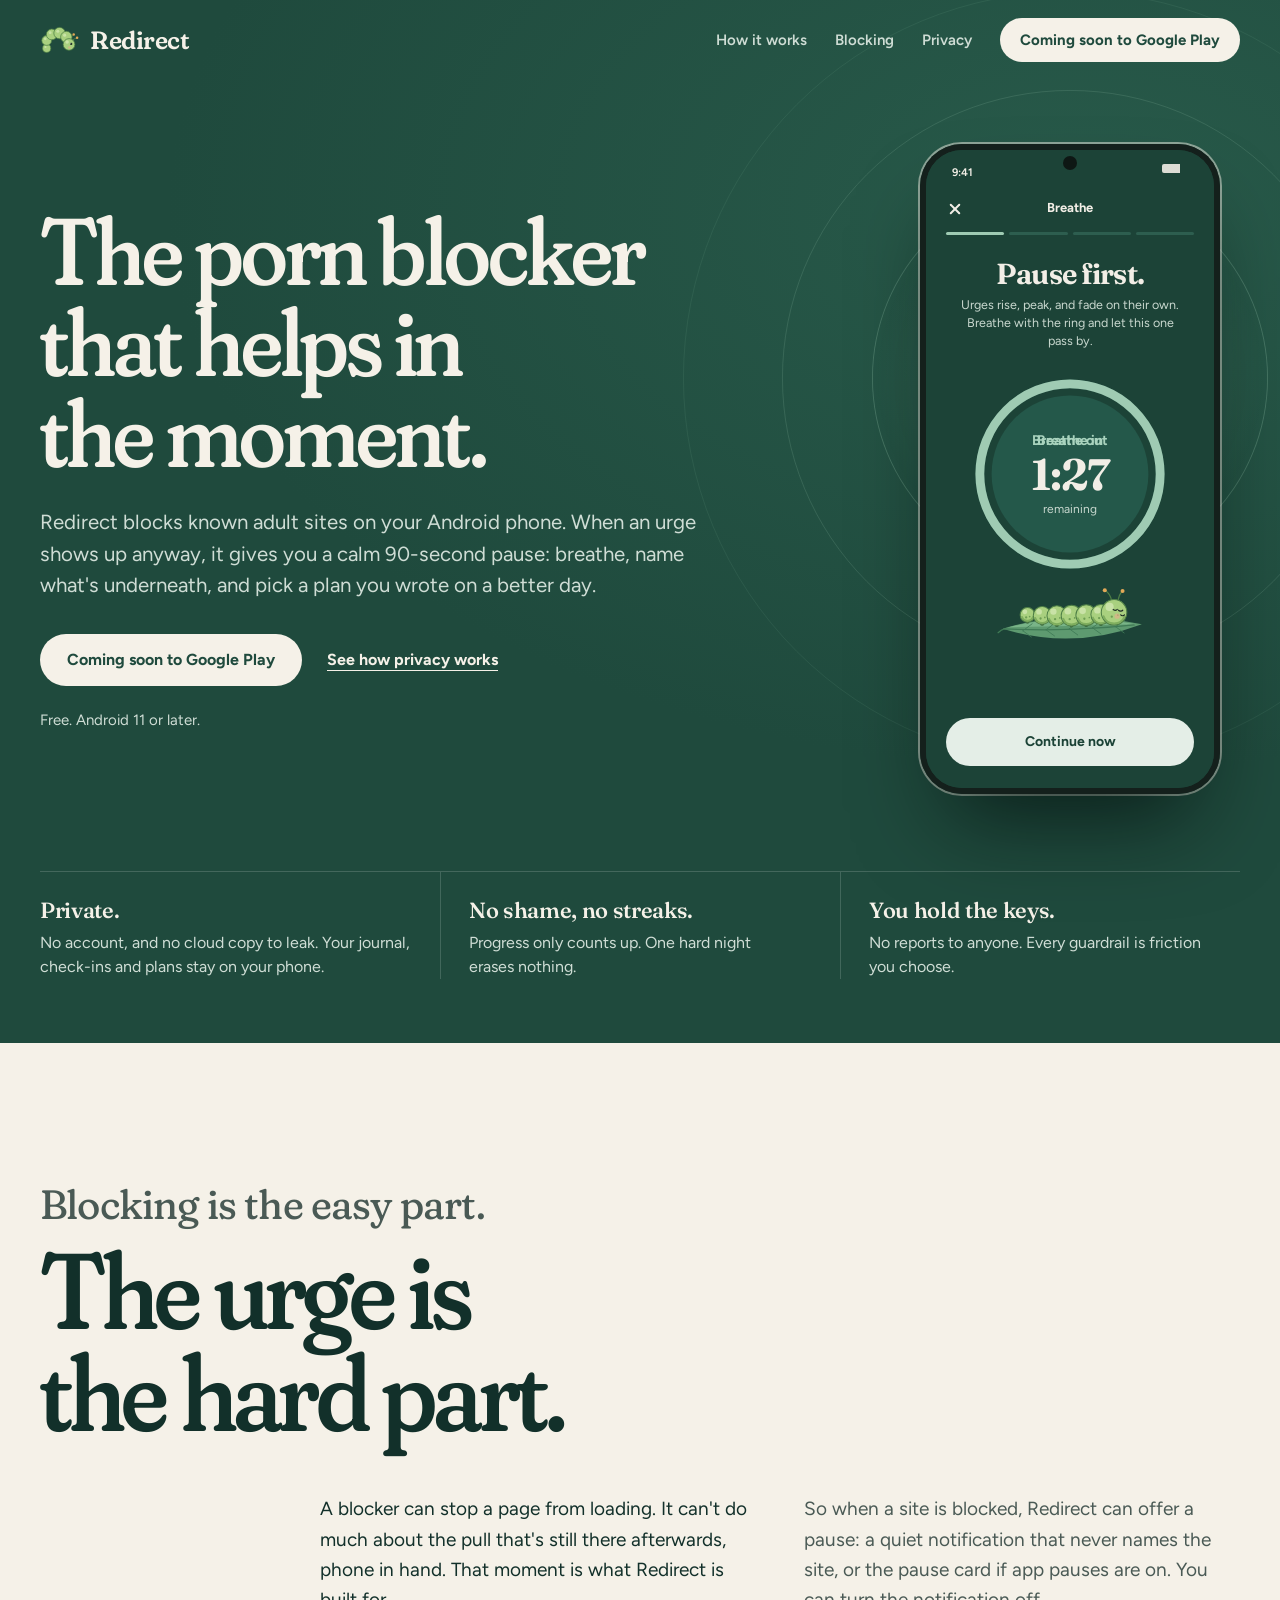
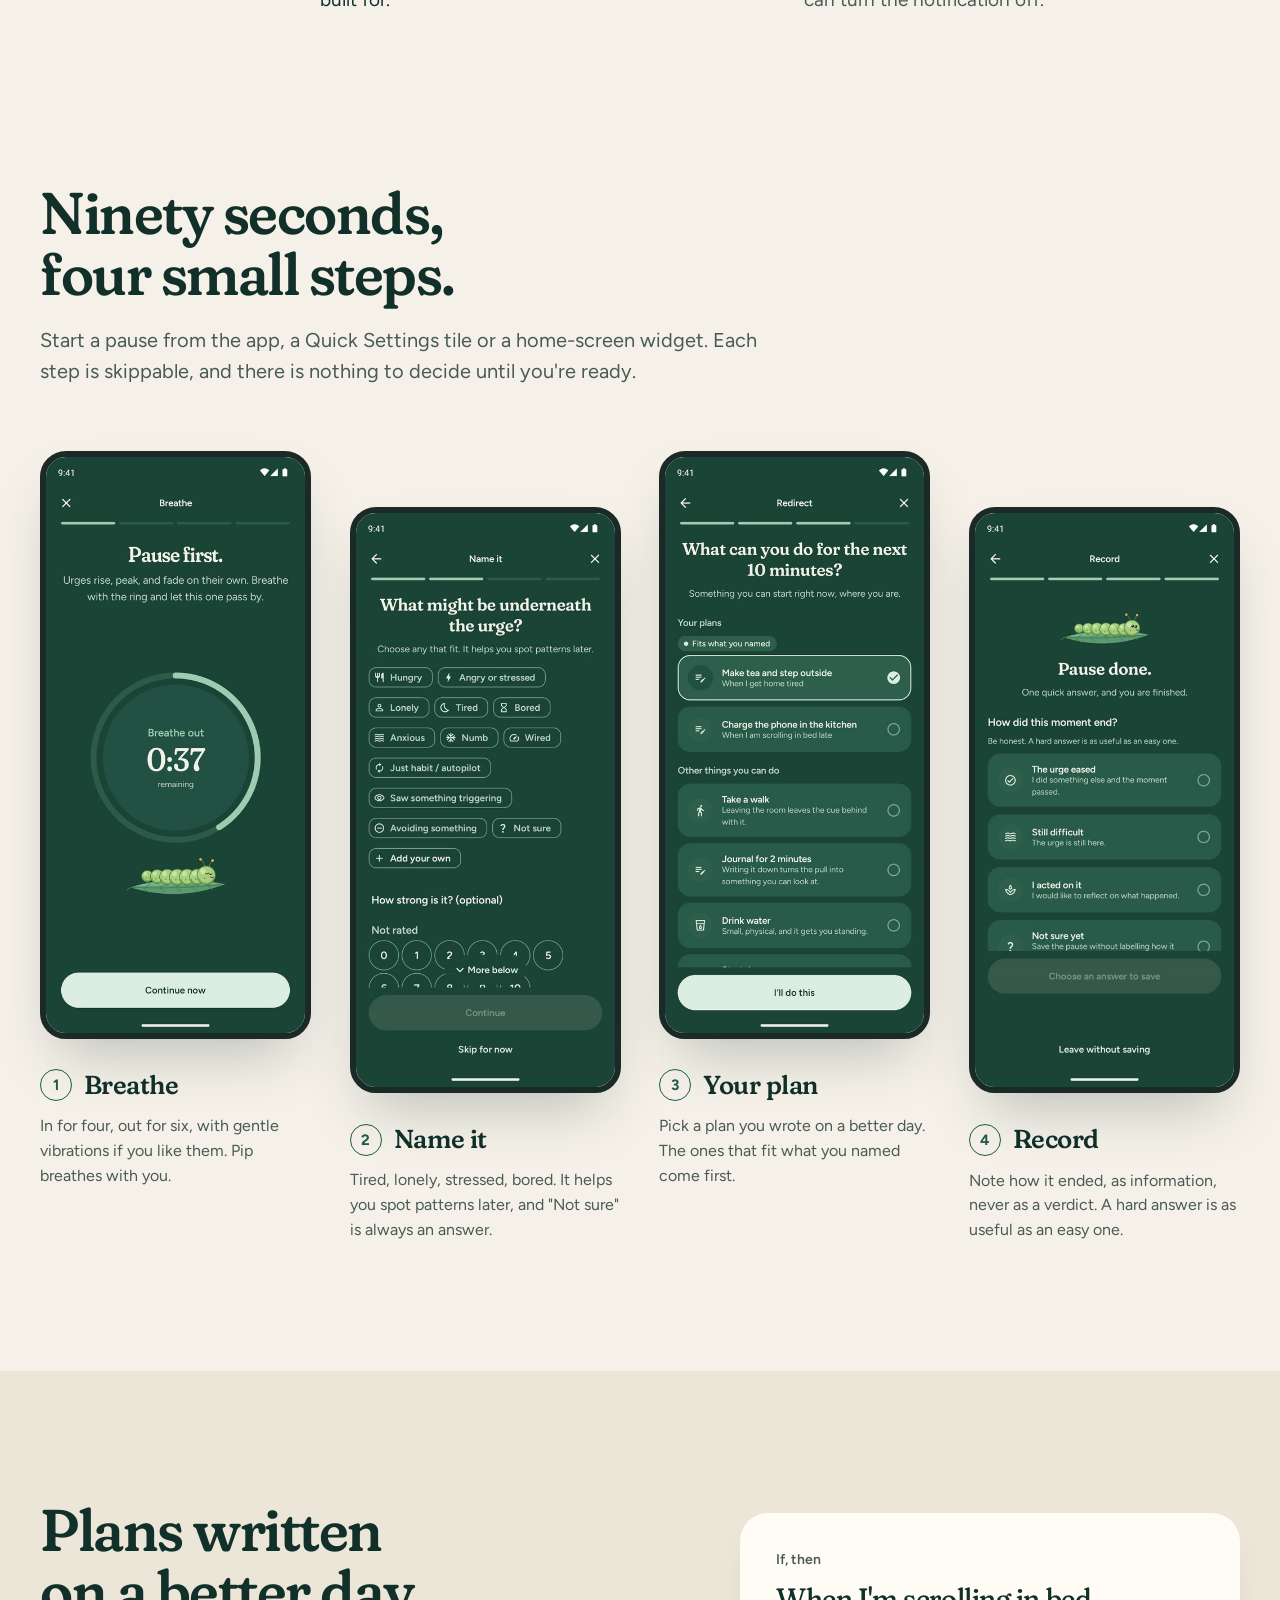
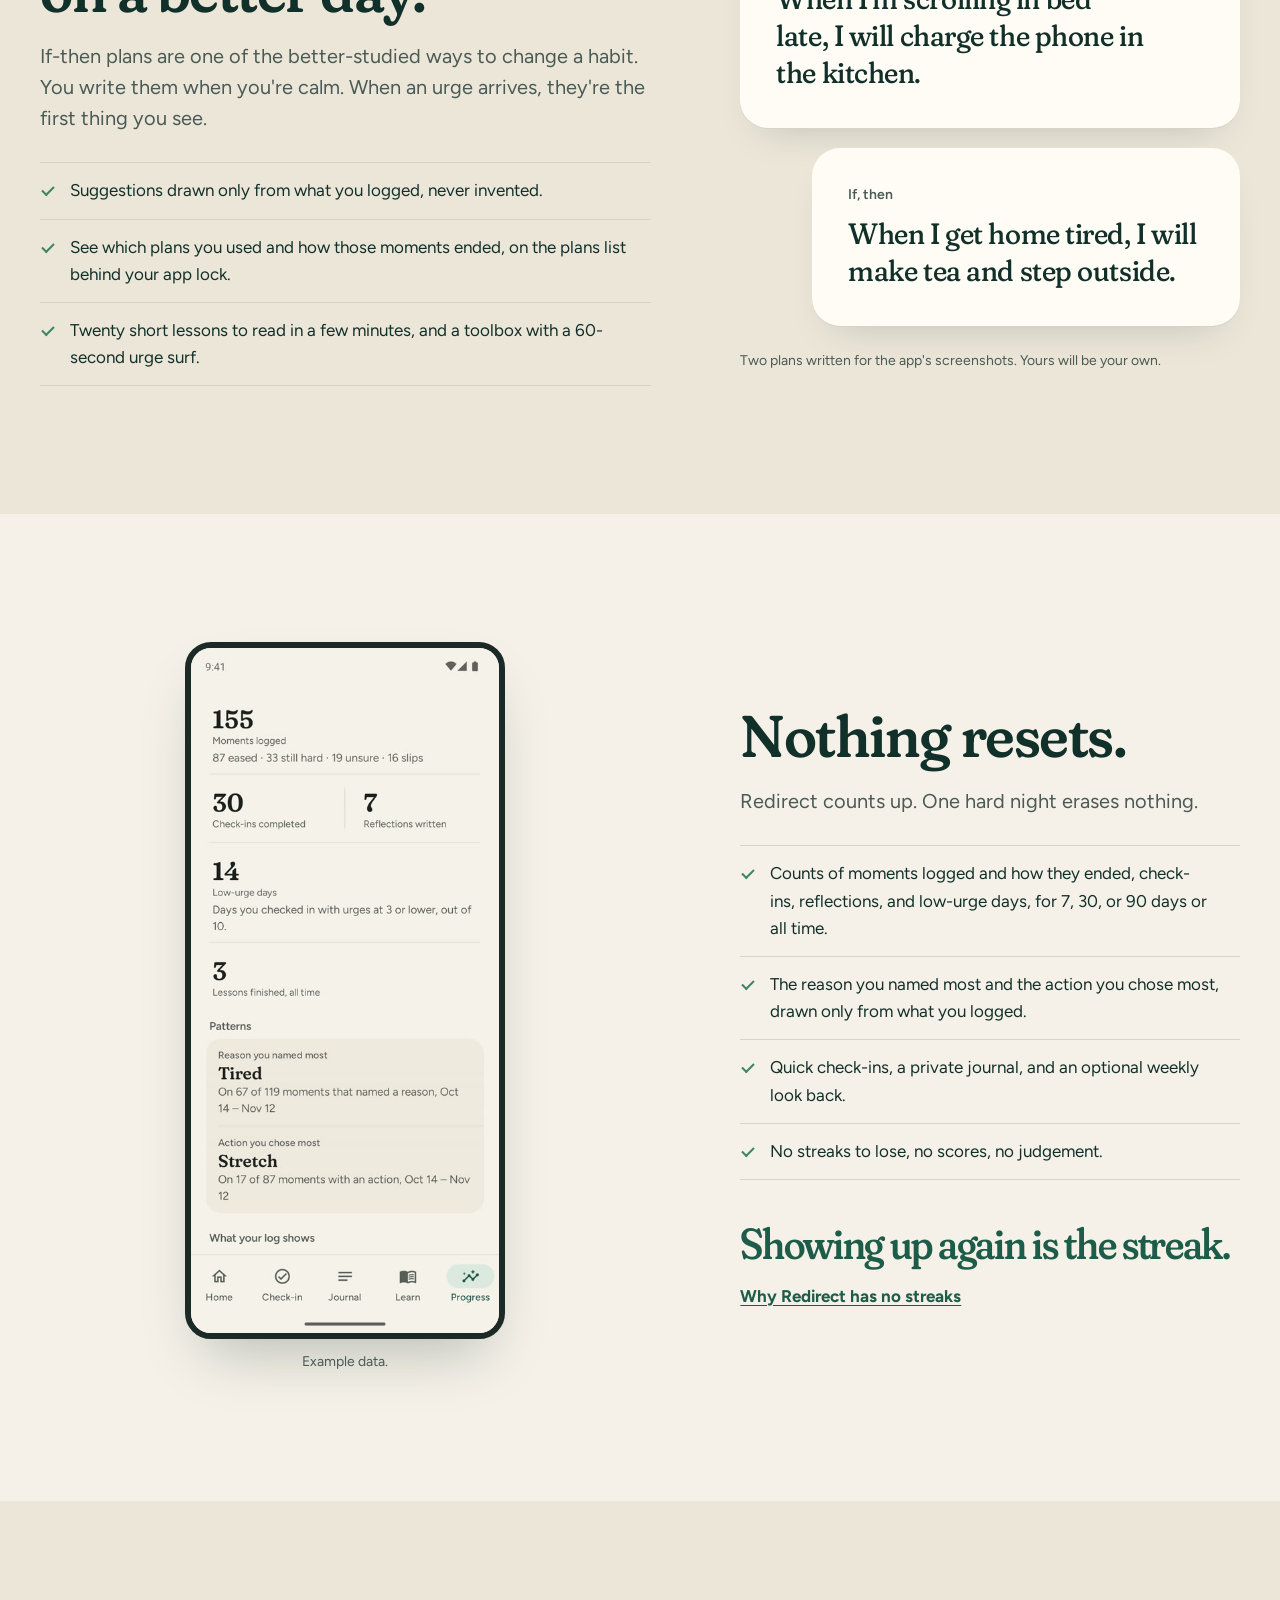
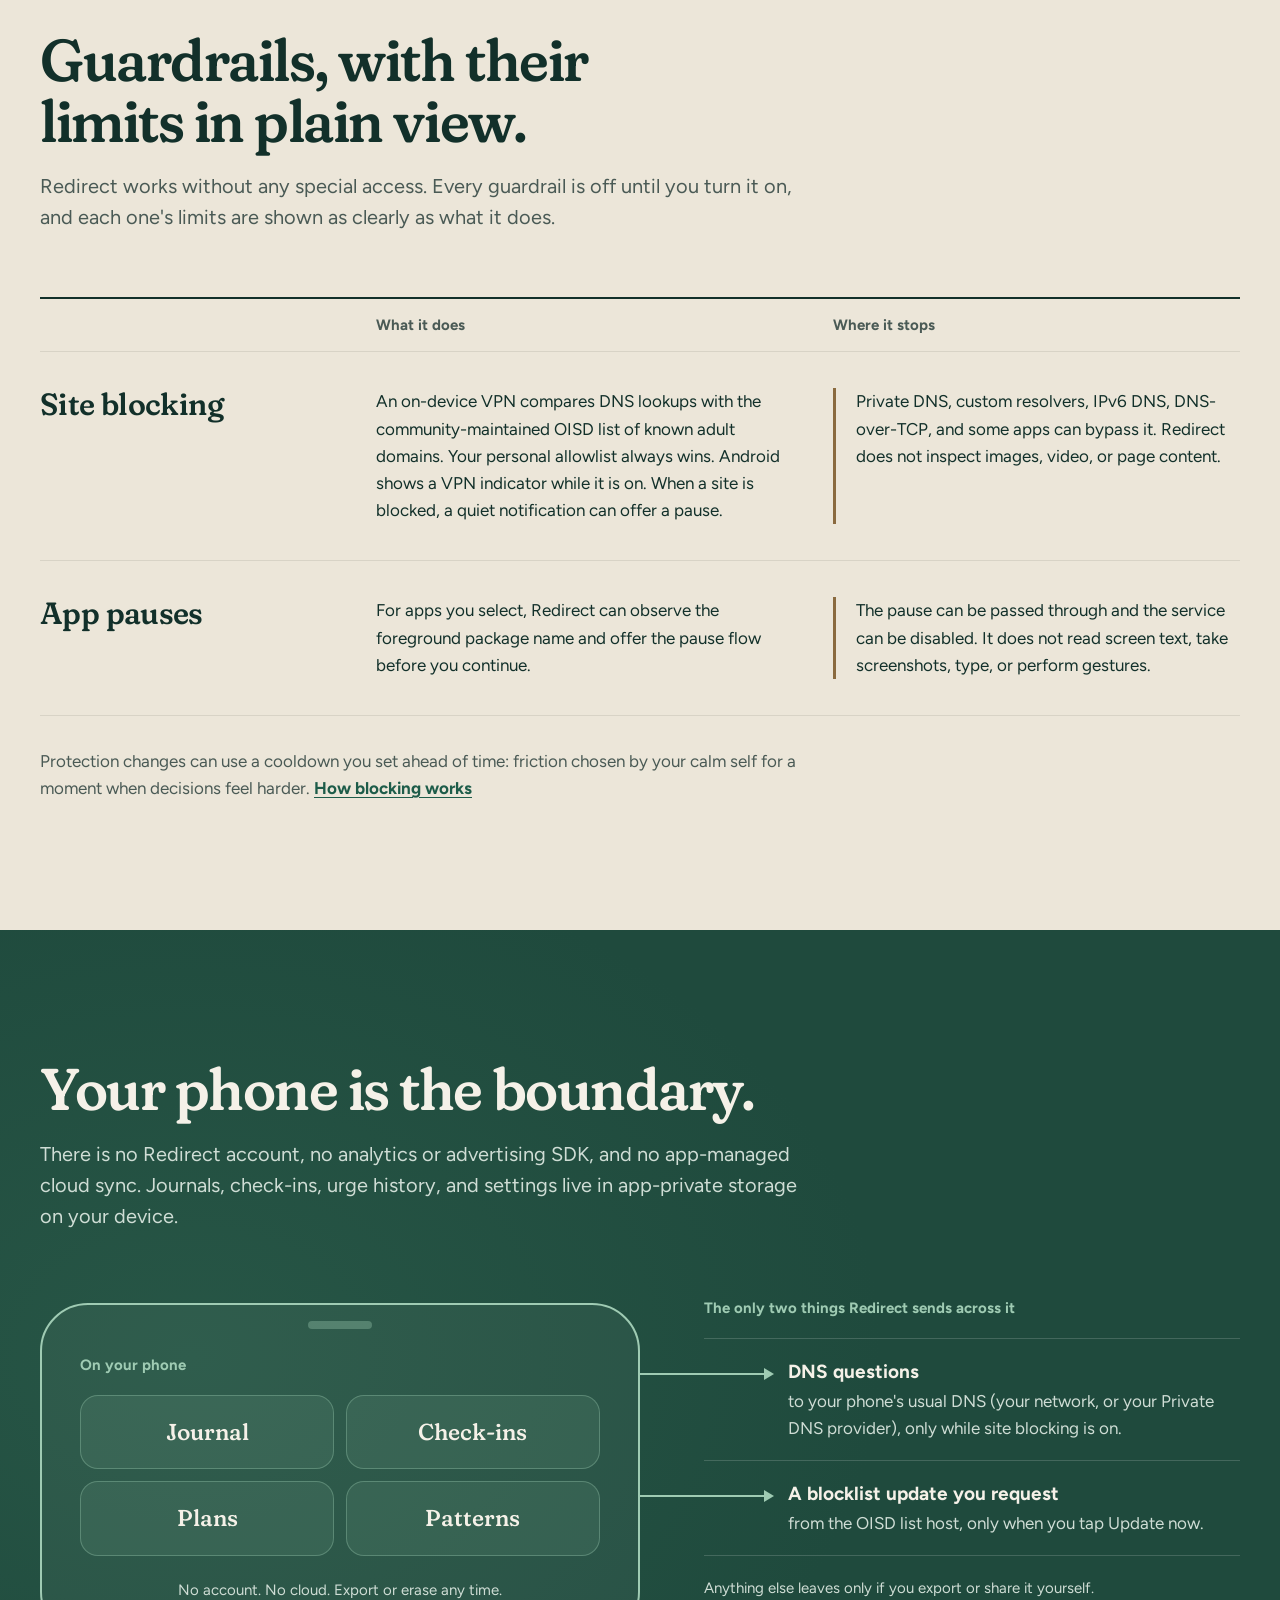
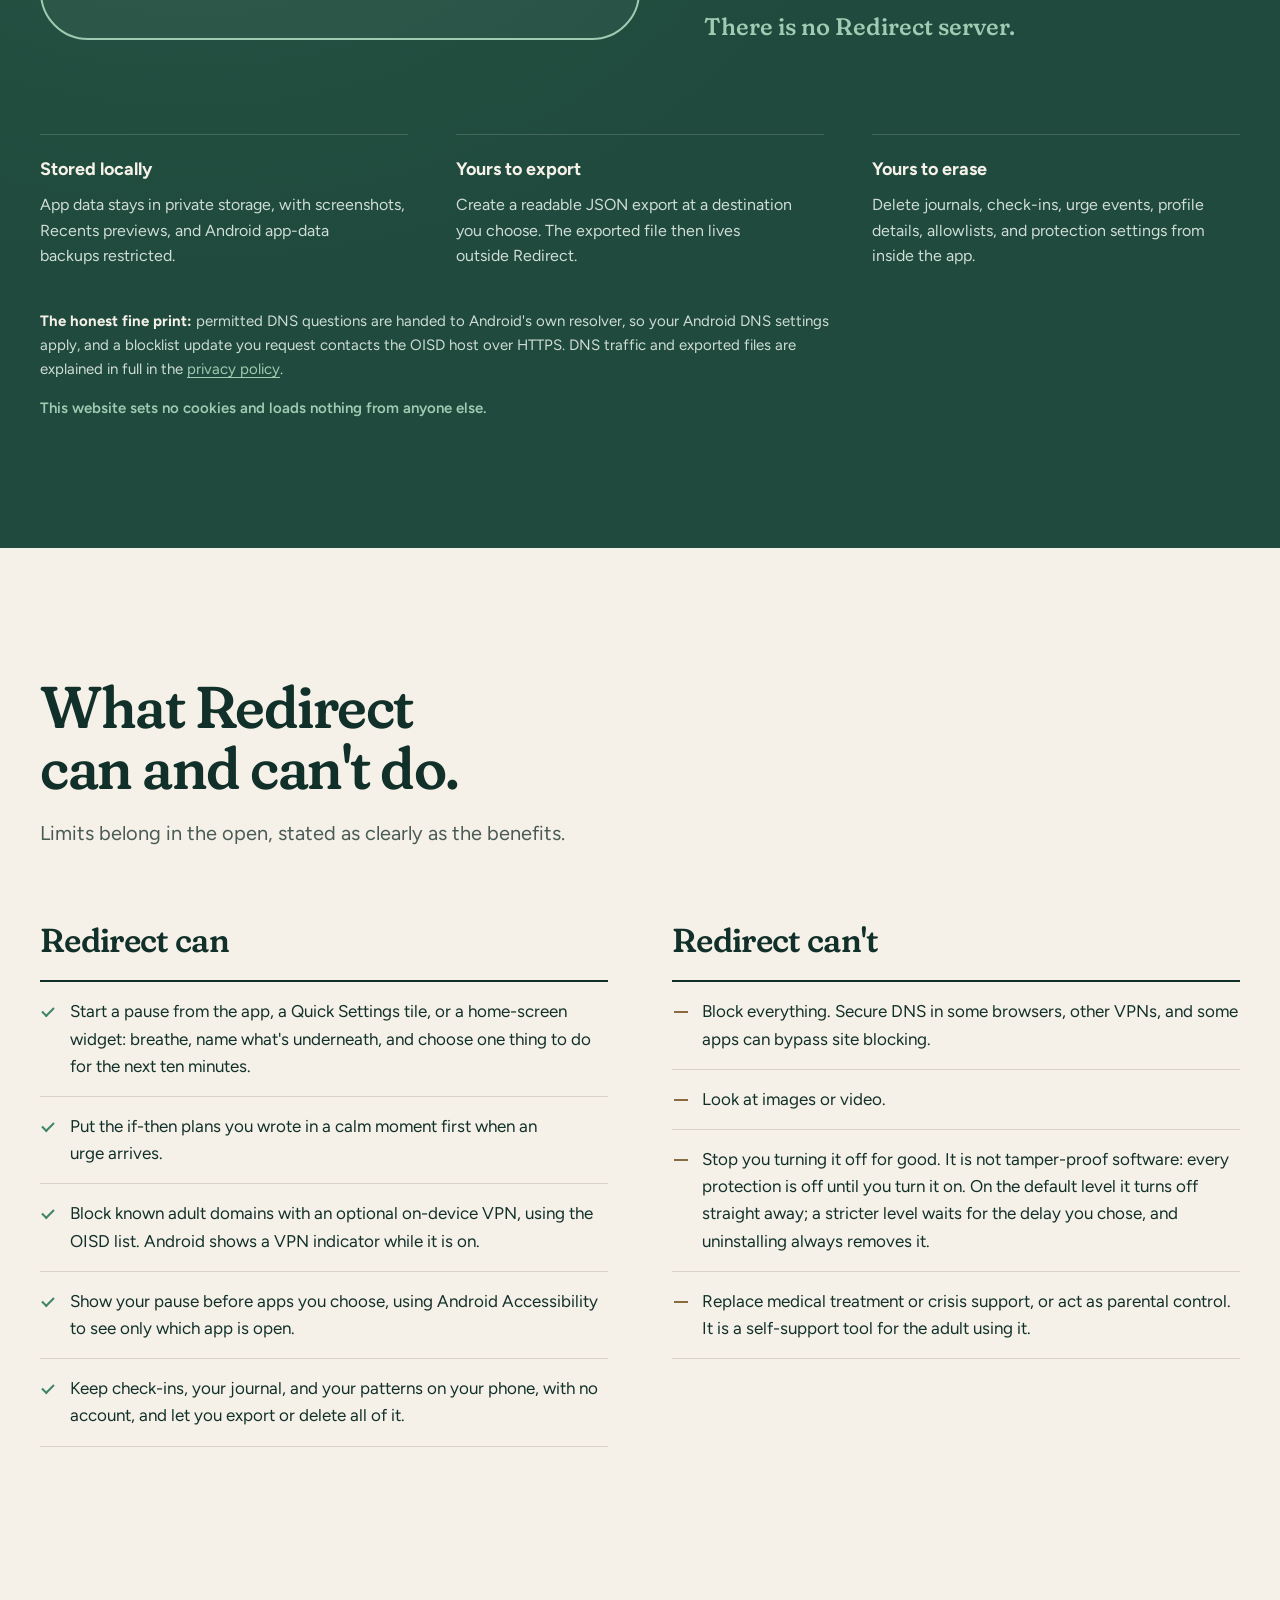
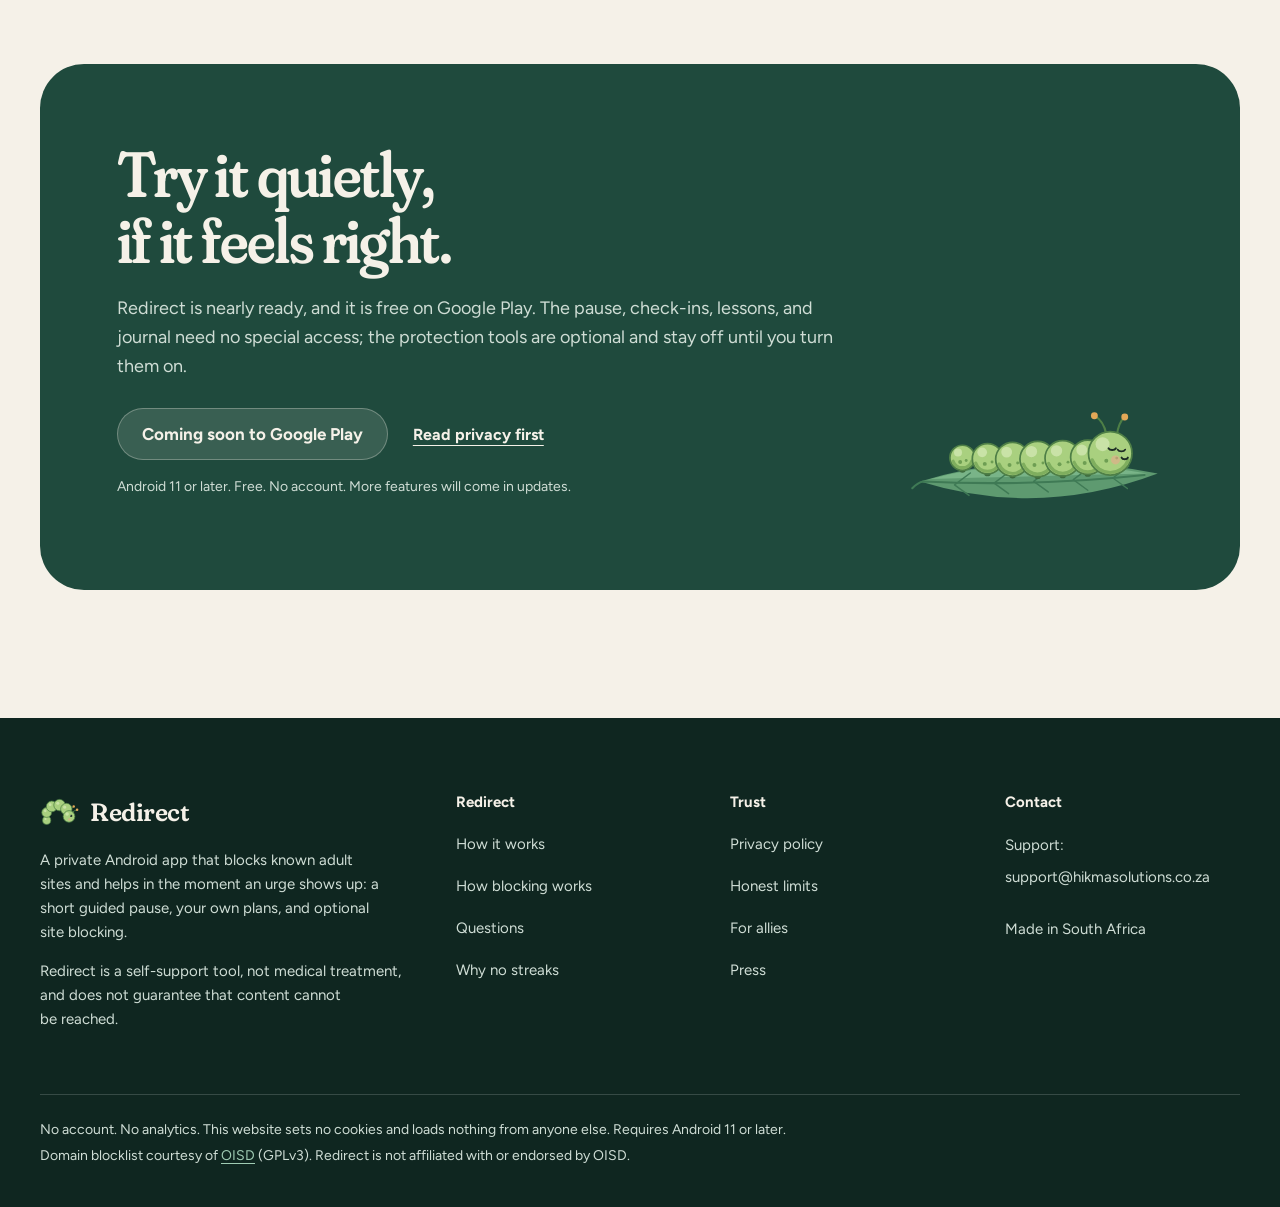
==== index.html @ 18bc138a "Redirect website" ====
<!doctype html>
<html lang="en">
<head>
  <meta charset="utf-8">
  <meta name="viewport" content="width=device-width, initial-scale=1">
  <title>Redirect: the blocker that helps in the moment</title>
  <meta name="description" content="A private porn blocker for Android that also helps in the moment: it blocks known adult sites on your phone, then offers a calm 90-second pause when an urge shows up. No account, no streaks, and you hold the keys.">
  <meta name="theme-color" content="#1F4A3D">
  <meta name="color-scheme" content="light dark">
  <link rel="canonical" href="https://redirect.hikmasolutions.co.za/">
  <link rel="icon" href="favicon.svg" type="image/svg+xml">
  <link rel="icon" href="favicon-32.png" sizes="32x32" type="image/png">
  <link rel="apple-touch-icon" href="apple-touch-icon.png">
  <meta property="og:type" content="website">
  <meta property="og:site_name" content="Redirect">
  <meta property="og:title" content="Redirect: the blocker that helps in the moment">
  <meta property="og:description" content="A private Android app that blocks known adult sites on your phone, then offers a calm 90-second pause when an urge shows up. No account, no streaks, and you hold the keys.">
  <meta property="og:url" content="https://redirect.hikmasolutions.co.za/">
  <meta property="og:image" content="https://redirect.hikmasolutions.co.za/og.png">
  <meta property="og:image:width" content="1200">
  <meta property="og:image:height" content="630">
  <meta property="og:image:alt" content="Pip, the Redirect caterpillar, on a pine-green background with the words: A calm pause, when it matters.">
  <meta name="twitter:card" content="summary_large_image">
  <meta name="twitter:title" content="Redirect: the blocker that helps in the moment">
  <meta name="twitter:description" content="A private Android app that blocks known adult sites on your phone, then offers a calm 90-second pause when an urge shows up. No account, no streaks, and you hold the keys.">
  <meta name="twitter:image" content="https://redirect.hikmasolutions.co.za/og.png">
  <link rel="stylesheet" href="site.css">
  <script src="site.js"></script>
  <script type="application/ld+json">
  {
    "@context": "https://schema.org",
    "@type": "SoftwareApplication",
    "name": "Redirect",
    "url": "https://redirect.hikmasolutions.co.za/",
    "image": "https://redirect.hikmasolutions.co.za/og.png",
    "description": "A private porn blocker for Android that also helps in the moment: optional on-device blocking of known adult sites, a 90-second guided pause, and your own plans. No account, and Redirect never sends your records anywhere unless you export or share them.",
    "applicationCategory": "LifestyleApplication",
    "operatingSystem": "Android 11 or later",
    "isAccessibleForFree": true,
    "offers": { "@type": "Offer", "price": "0", "priceCurrency": "USD" }
  }
  </script>
</head>
<body>
  <a class="skip-link" href="#main">Skip to main content</a>
  <div class="top hero" id="top">
    <header class="site-header">
      <div class="shell">
        <a class="brand" href="#top"><svg class="pip-mark" viewBox="18 24 72 54" aria-hidden="true" focusable="false"><g transform="translate(-4.5,-6) translate(54,54) scale(1.22) translate(-54,-54)"><g class="pm-body"><path fill="none" stroke="#4E7F46" stroke-width="1.4" stroke-linecap="round" d="M72.5,55.2 Q74,51 77.5,48.6 M76,56.6 Q79,54 82.4,53.4"/><path fill="#E3A857" d="M76,48.3a1.9,1.9 0 1,0 3.8,0a1.9,1.9 0 1,0 -3.8,0ZM81,53.2a1.9,1.9 0 1,0 3.8,0a1.9,1.9 0 1,0 -3.8,0Z"/><g fill="#A9D07F" stroke="#4E7F46" stroke-width="1.1"><circle cx="38.03" cy="68.81" r="6"/><circle cx="38.03" cy="57.19" r="7.2"/><circle cx="45.5" cy="48.28" r="7.92"/><circle cx="56.95" cy="46.26" r="8.4"/><circle cx="67.02" cy="52.07" r="8.4"/><circle cx="71" cy="63" r="8.6"/></g><g fill="#E4F2C8" fill-opacity=".55"><circle cx="36.28" cy="66.81" r="1.6"/><circle cx="35.93" cy="54.79" r="1.92"/><circle cx="43.19" cy="45.64" r="2.11"/><circle cx="54.5" cy="43.46" r="2.24"/><circle cx="64.57" cy="49.27" r="2.24"/><circle cx="68.2" cy="59.4" r="2.6"/></g><circle cx="71.6" cy="67.4" r="1.9" fill="#F2A58E" fill-opacity=".53"/><circle cx="74.2" cy="62.2" r="1.7" fill="#1C2B24"/><circle cx="73.6" cy="61.5" r=".55" fill="#fff"/></g></g></svg><span>Redirect</span></a>
        <nav class="nav" aria-label="Main">
          <a class="nav-text" href="#pause">How it works</a>
          <a class="nav-text" href="how-blocking-works.html">Blocking</a>
          <a class="nav-text" href="privacy.html">Privacy</a>
          <a class="nav-cta" href="#get-it" data-play-link><span data-play-label>Coming soon to Google Play</span></a>
          <details class="menu">
            <summary>Menu</summary>
            <div class="menu-panel">
              <a href="#pause">How it works</a>
              <a href="how-blocking-works.html">How blocking works</a>
              <a href="privacy.html">Privacy</a>
              <a href="faq.html">Questions</a>
              <a href="for-allies.html">For allies</a>
              <a href="why-no-streaks.html">Why no streaks</a>
              <a href="press.html">Press</a>
              <a class="menu-cta" href="#get-it" data-play-link><span data-play-label>Coming soon to Google Play</span></a>
            </div>
          </details>
        </nav>
      </div>
    </header>
    <div class="shell hero-grid">
      <div class="hero-copy">
        <h1>The porn blocker that helps in the moment.</h1>
        <p class="lede">Redirect blocks known adult sites on your Android phone. When an urge shows up anyway, it gives you a calm 90-second pause: breathe, name what's underneath, and pick a plan you wrote on a better day.</p>
        <div class="actions">
          <a class="btn btn-primary" href="#get-it" data-play-link><span data-play-label>Coming soon to Google Play</span></a>
          <a class="btn btn-quiet" href="#privacy">See how privacy works</a>
        </div>
        <p class="hero-note">Free. Android 11 or later.</p>
      </div>

      <div class="phone-wrap">
        <div class="halo" aria-hidden="true"><i></i><i></i><i></i></div>
        <div class="device" role="img" aria-label="The Redirect Breathe screen. Pause first: a ring breathes in for four seconds and out for six while ninety seconds count down, and Pip, the caterpillar, rises and settles with it.">
          <div class="bs" aria-hidden="true">
            <div class="bs-status"><span>9:41</span><i></i></div>
            <div class="bs-top">Breathe</div>
            <div class="bs-bars"><span></span><span></span><span></span><span></span></div>
            <p class="bs-title">Pause first.</p>
            <p class="bs-sub">Urges rise, peak, and fade on their own. Breathe with the ring and let this one pass by.</p>
            <div class="ring">
              <svg viewBox="0 0 200 200" focusable="false">
                <g class="ring-breath">
                  <circle cx="100" cy="100" r="92" fill="none" stroke="#2D5E4F" stroke-width="9"/>
                  <circle class="ring-progress" cx="100" cy="100" r="92" fill="none" stroke="#9FCBB3" stroke-width="9" stroke-linecap="round" stroke-dasharray="578 578" transform="rotate(-90 100 100)"/>
                </g>
                <circle class="ring-disc" cx="100" cy="100" r="80" fill="#24584A"/>
              </svg>
              <div class="ring-label">
                <div class="ring-cue"><span class="cue-in">Breathe in</span><span class="cue-out">Breathe out</span></div>
                <div class="ring-time" data-breath-timer>0:37</div>
                <div class="ring-rem">remaining</div>
              </div>
            </div>
            <svg class="bs-pip" viewBox="4 34 194 82" focusable="false"><g class="pip-leaf"><path d="M14 92Q96 66 194 86Q104 120 14 92Z" fill="#5E9A70"/><path d="M22 90Q96 70 186 86Q100 88 22 90Z" fill="#79B488"/><path d="M8 97Q12 93 16 92Q100 96 184 87" fill="none" stroke="#3F7A55" stroke-width="1.6" stroke-linecap="round"/><path d="M40 94.5l12 -9M40 94.5l11 8" stroke="#3F7A55" stroke-width="1.1" stroke-linecap="round"/><path d="M70 93.2l12 -9M70 93.2l11 8" stroke="#3F7A55" stroke-width="1.1" stroke-linecap="round"/><path d="M100 91.9l12 -9M100 91.9l11 8" stroke="#3F7A55" stroke-width="1.1" stroke-linecap="round"/><path d="M130 90.6l12 -9M130 90.6l11 8" stroke="#3F7A55" stroke-width="1.1" stroke-linecap="round"/><path d="M160 89.3l12 -9M160 89.3l11 8" stroke="#3F7A55" stroke-width="1.1" stroke-linecap="round"/></g><g class="pip-body"><g class="pip-seg"><ellipse cx="46" cy="83.3" rx="2.4" ry="2" fill="#3E6B3F"/><circle cx="46" cy="74" r="9.5" fill="#A9D07F"/><path d="M53.05 76.57A7.5 7.5 0 0 1 38.95 76.57" fill="none" stroke="#7FAE5E" stroke-width="2.4" stroke-linecap="round"/><circle cx="42.67" cy="70.01" r="3.04" fill="#E4F2C8" fill-opacity=".55"/><circle cx="44.29" cy="77.23" r="1.5" fill="#6E9E53"/><circle cx="48.85" cy="76.09" r="1.1" fill="#6E9E53"/><circle cx="46" cy="74" r="9.5" fill="none" stroke="#4E7F46" stroke-width="1.3"/></g><g class="pip-seg"><ellipse cx="65" cy="86.01" rx="2.4" ry="2" fill="#3E6B3F"/><circle cx="65" cy="74.71" r="11.5" fill="#A9D07F"/><path d="M73.93 77.96A9.5 9.5 0 0 1 56.07 77.96" fill="none" stroke="#7FAE5E" stroke-width="2.4" stroke-linecap="round"/><circle cx="60.98" cy="69.88" r="3.68" fill="#E4F2C8" fill-opacity=".55"/><circle cx="62.93" cy="78.62" r="1.5" fill="#6E9E53"/><circle cx="68.45" cy="77.24" r="1.1" fill="#6E9E53"/><circle cx="65" cy="74.71" r="11.5" fill="none" stroke="#4E7F46" stroke-width="1.3"/></g><g class="pip-seg"><ellipse cx="84" cy="87.68" rx="2.4" ry="2" fill="#3E6B3F"/><circle cx="84" cy="75.08" r="12.8" fill="#A9D07F"/><path d="M94.15 78.78A10.8 10.8 0 0 1 73.85 78.78" fill="none" stroke="#7FAE5E" stroke-width="2.4" stroke-linecap="round"/><circle cx="79.52" cy="69.71" r="4.1" fill="#E4F2C8" fill-opacity=".55"/><circle cx="81.7" cy="79.44" r="1.5" fill="#6E9E53"/><circle cx="87.84" cy="77.9" r="1.1" fill="#6E9E53"/><circle cx="84" cy="75.08" r="12.8" fill="none" stroke="#4E7F46" stroke-width="1.3"/></g><g class="pip-seg"><ellipse cx="103" cy="88.15" rx="2.4" ry="2" fill="#3E6B3F"/><circle cx="103" cy="74.95" r="13.4" fill="#A9D07F"/><path d="M113.71 78.85A11.4 11.4 0 0 1 92.29 78.85" fill="none" stroke="#7FAE5E" stroke-width="2.4" stroke-linecap="round"/><circle cx="98.31" cy="69.32" r="4.29" fill="#E4F2C8" fill-opacity=".55"/><circle cx="100.59" cy="79.51" r="1.5" fill="#6E9E53"/><circle cx="107.02" cy="77.9" r="1.1" fill="#6E9E53"/><circle cx="103" cy="74.95" r="13.4" fill="none" stroke="#4E7F46" stroke-width="1.3"/></g><g class="pip-seg"><ellipse cx="122" cy="87.57" rx="2.4" ry="2" fill="#3E6B3F"/><circle cx="122" cy="74.37" r="13.4" fill="#A9D07F"/><path d="M132.71 78.27A11.4 11.4 0 0 1 111.29 78.27" fill="none" stroke="#7FAE5E" stroke-width="2.4" stroke-linecap="round"/><circle cx="117.31" cy="68.74" r="4.29" fill="#E4F2C8" fill-opacity=".55"/><circle cx="119.59" cy="78.92" r="1.5" fill="#6E9E53"/><circle cx="126.02" cy="77.32" r="1.1" fill="#6E9E53"/><circle cx="122" cy="74.37" r="13.4" fill="none" stroke="#4E7F46" stroke-width="1.3"/></g><g class="pip-seg"><ellipse cx="141" cy="86.41" rx="2.4" ry="2" fill="#3E6B3F"/><circle cx="141" cy="73.61" r="13" fill="#A9D07F"/><path d="M151.34 77.38A11 11 0 0 1 130.66 77.38" fill="none" stroke="#7FAE5E" stroke-width="2.4" stroke-linecap="round"/><circle cx="136.45" cy="68.15" r="4.16" fill="#E4F2C8" fill-opacity=".55"/><circle cx="138.66" cy="78.03" r="1.5" fill="#6E9E53"/><circle cx="144.9" cy="76.47" r="1.1" fill="#6E9E53"/><circle cx="141" cy="73.61" r="13" fill="none" stroke="#4E7F46" stroke-width="1.3"/></g><g class="pip-head"><path d="M155 56.11Q153.2 46.31 146 42.11" fill="none" stroke="#4E7F46" stroke-width="1.6" stroke-linecap="round"/><circle cx="146" cy="42.11" r="2.6" fill="#E3A857"/><path d="M163 57.11Q164.2 47.31 169 43.11" fill="none" stroke="#4E7F46" stroke-width="1.6" stroke-linecap="round"/><circle cx="169" cy="43.11" r="2.6" fill="#E3A857"/><g class="pip-seg pip-headball"><circle cx="158" cy="70.61" r="16.5" fill="#A9D07F"/><path d="M171.63 75.57A14.5 14.5 0 0 1 144.37 75.57" fill="none" stroke="#7FAE5E" stroke-width="2.4" stroke-linecap="round"/><circle cx="152.22" cy="63.68" r="5.28" fill="#E4F2C8" fill-opacity=".55"/><circle cx="155.03" cy="76.22" r="1.5" fill="#6E9E53"/><circle cx="162.95" cy="74.24" r="1.1" fill="#6E9E53"/><circle cx="158" cy="70.61" r="16.5" fill="none" stroke="#4E7F46" stroke-width="1.3"/></g><path d="M162.32 66.8A3 2 0 0 1 156.68 66.8" fill="none" stroke="#1C2B24" stroke-width="1.4" stroke-linecap="round"/><path d="M169.32 67.8A3 2 0 0 1 163.68 67.8" fill="none" stroke="#1C2B24" stroke-width="1.4" stroke-linecap="round"/><circle cx="162" cy="75.61" r="3.4" fill="#F2A58E" fill-opacity=".53"/><path d="M171.41 73.82A2.5 1.75 0 0 1 166.59 73.82" fill="none" stroke="#1C2B24" stroke-width="1.4" stroke-linecap="round"/></g></g></svg>
            <div class="bs-btn">Continue now</div>
          </div>
        </div>
      </div>
    </div>

    <div class="shell">
      <ul class="promises" aria-label="What Redirect promises">
        <li><strong>Private.</strong> No account, and no cloud copy to leak. Your journal, check-ins and plans stay on your phone.</li>
        <li><strong>No shame, no streaks.</strong> Progress only counts up. One hard night erases nothing.</li>
        <li><strong>You hold the keys.</strong> No reports to anyone. Every guardrail is friction you choose.</li>
      </ul>
    </div>
  </div>

  <main id="main">
    <section class="interlude" aria-labelledby="hard-title">
      <div class="shell">
        <h2 id="hard-title" class="interlude-title"><span class="soft-line">Blocking is the easy part.</span> <span class="hard-line">The urge is the hard part.</span></h2>
        <div class="interlude-body">
          <p>A blocker can stop a page from loading. It can't do much about the pull that's still there afterwards, phone in hand. That moment is what Redirect is built for.</p>
          <p>So when a site is blocked, Redirect can offer a pause: a quiet notification that never names the site, or the pause card if app pauses are on. You can turn the notification off.</p>
        </div>
      </div>
    </section>

    <section class="section pause" id="pause" aria-labelledby="pause-title">
      <div class="shell">
        <div class="section-head">
          <h2 id="pause-title">Ninety seconds, four small steps.</h2>
          <p class="lead">Start a pause from the app, a Quick Settings tile or a home-screen widget. Each step is skippable, and there is nothing to decide until you're ready.</p>
        </div>
        <ol class="filmstrip">
          <li>
            <figure class="phone"><img src="img/screen-breathe.jpg" width="460" height="1022" loading="lazy" decoding="async" alt="Breathe: Pause first. A ring counts down the time left while the caterpillar rests, eyes closed."></figure>
            <h3><span class="step-n" aria-hidden="true">1</span>Breathe</h3>
            <p>In for four, out for six, with gentle vibrations if you like them. Pip breathes with you.</p>
          </li>
          <li>
            <figure class="phone"><img src="img/screen-name-it.jpg" width="460" height="1019" loading="lazy" decoding="async" alt="Name it: What might be underneath the urge? Choices such as Hungry, Angry or stressed, Lonely, Tired, Bored, Anxious, and Not sure, with a 0 to 10 strength scale below."></figure>
            <h3><span class="step-n" aria-hidden="true">2</span>Name it</h3>
            <p>Tired, lonely, stressed, bored. It helps you spot patterns later, and "Not sure" is always an answer.</p>
          </li>
          <li>
            <figure class="phone"><img src="img/screen-redirect.jpg" width="460" height="1022" loading="lazy" decoding="async" alt="Your plan: your own if-then plans come first, with the one that fits what you named selected."></figure>
            <h3><span class="step-n" aria-hidden="true">3</span>Your plan</h3>
            <p>Pick a plan you wrote on a better day. The ones that fit what you named come first.</p>
          </li>
          <li>
            <figure class="phone"><img src="img/screen-record.jpg" width="460" height="1019" loading="lazy" decoding="async" alt="Record: Pause done. How did this moment end? The urge eased, Still difficult, I acted on it, or Not sure yet. Be honest: a hard answer is as useful as an easy one."></figure>
            <h3><span class="step-n" aria-hidden="true">4</span>Record</h3>
            <p>Note how it ended, as information, never as a verdict. A hard answer is as useful as an easy one.</p>
          </li>
        </ol>
      </div>
    </section>

    <section class="section plans" id="plans" aria-labelledby="plans-title">
      <div class="shell split">
        <div class="split-text">
          <h2 id="plans-title">Plans written on a better day.</h2>
          <p class="lead">If-then plans are one of the better-studied ways to change a habit. You write them when you're calm. When an urge arrives, they're the first thing you see.</p>
          <ul class="ticks">
            <li>Suggestions drawn only from what you logged, never invented.</li>
            <li>See which plans you used and how those moments ended, on the plans list behind your app lock.</li>
            <li>Twenty short lessons to read in a few minutes, and a toolbox with a 60-second urge surf.</li>
          </ul>
        </div>
        <div class="plan-stack">
          <blockquote class="plan-card"><p>When I'm scrolling in bed late, I will charge the phone in the kitchen.</p></blockquote>
          <blockquote class="plan-card"><p>When I get home tired, I will make tea and step outside.</p></blockquote>
          <p class="plan-note">Two plans written for the app's screenshots. Yours will be your own.</p>
        </div>
      </div>
    </section>

    <section class="section progress" id="progress" aria-labelledby="progress-title">
      <div class="shell split reverse">
        <div class="split-text">
          <h2 id="progress-title">Nothing resets.</h2>
          <p class="lead">Redirect counts up. One hard night erases nothing.</p>
          <ul class="ticks">
            <li>Counts of moments logged and how they ended, check-ins, reflections, and low-urge days, for 7, 30, or 90 days or all time.</li>
            <li>The reason you named most and the action you chose most, drawn only from what you logged.</li>
            <li>Quick check-ins, a private journal, and an optional weekly look back.</li>
            <li>No streaks to lose, no scores, no judgement.</li>
          </ul>
          <p class="statement">Showing up again is the streak.</p>
          <p><a class="text-link" href="why-no-streaks.html">Why Redirect has no streaks</a></p>
        </div>
        <figure class="phone phone-lg">
          <img src="img/screen-progress.jpg" width="460" height="1022" loading="lazy" decoding="async" alt="Progress: 155 moments logged, 30 check-ins, 7 reflections, 14 low-urge days and 3 lessons finished, with Tired as the reason named most and Stretch as the action chosen most. Example data.">
          <figcaption>Example data.</figcaption>
        </figure>
      </div>
    </section>

    <section class="section guard" id="guardrails" aria-labelledby="guard-title">
      <div class="shell">
        <div class="section-head">
          <h2 id="guard-title">Guardrails, with their limits in plain view.</h2>
          <p class="lead">Redirect works without any special access. Every guardrail is off until you turn it on, and each one's limits are shown as clearly as what it does.</p>
        </div>
        <div class="ledger" role="list">
          <div class="ledger-head" aria-hidden="true"><span></span><span>What it does</span><span>Where it stops</span></div>
          <article class="ledger-row" role="listitem">
            <h3>Site blocking</h3>
            <div class="does"><span class="ledger-label">What it does</span><p>An on-device VPN compares DNS lookups with the community-maintained OISD list of known adult domains. Your personal allowlist always wins. Android shows a VPN indicator while it is on. When a site is blocked, a quiet notification can offer a pause.</p></div>
            <div class="stops"><span class="ledger-label">Where it stops</span><p>Private DNS, custom resolvers, IPv6 DNS, DNS-over-TCP, and some apps can bypass it. Redirect does not inspect images, video, or page content.</p></div>
          </article>
          <article class="ledger-row" role="listitem">
            <h3>App pauses</h3>
            <div class="does"><span class="ledger-label">What it does</span><p>For apps you select, Redirect can observe the foreground package name and offer the pause flow before you continue.</p></div>
            <div class="stops"><span class="ledger-label">Where it stops</span><p>The pause can be passed through and the service can be disabled. It does not read screen text, take screenshots, type, or perform gestures.</p></div>
          </article>
        </div>
        <p class="guard-foot">Protection changes can use a cooldown you set ahead of time: friction chosen by your calm self for a moment when decisions feel harder. <a class="text-link" href="how-blocking-works.html">How blocking works</a></p>
      </div>
    </section>

    <section class="section on-pine privacy-band" id="privacy" aria-labelledby="privacy-title">
      <div class="shell">
        <div class="section-head">
          <h2 id="privacy-title">Your phone is the boundary.</h2>
          <p class="lead">There is no Redirect account, no analytics or advertising SDK, and no app-managed cloud sync. Journals, check-ins, urge history, and settings live in app-private storage on your device.</p>
        </div>

        <figure class="boundary">
          <div class="b-phone">
            <p class="b-title">On your phone</p>
            <ul class="b-tiles">
              <li>Journal</li><li>Check-ins</li><li>Plans</li><li>Patterns</li>
            </ul>
            <p class="b-note">No account. No cloud. Export or erase any time.</p>
          </div>
          <div class="b-cross">
            <p class="b-title">The only two things Redirect sends across it</p>
            <ol class="b-arrows">
              <li><strong>DNS questions</strong><span>to your phone's usual DNS (your network, or your Private DNS provider), only while site blocking is on.</span></li>
              <li><strong>A blocklist update you request</strong><span>from the OISD list host, only when you tap Update now.</span></li>
            </ol>
            <p class="b-else">Anything else leaves only if you export or share it yourself.</p>
            <p class="b-server">There is no Redirect server.</p>
          </div>
          <figcaption class="sr-only">Inside your phone: journal, check-ins, plans, and patterns. Redirect itself sends only two things across it: DNS questions to your phone's usual DNS while site blocking is on, and a blocklist update when you request one. Anything else leaves only if you export or share it yourself. There is no Redirect server.</figcaption>
        </figure>

        <div class="triad">
          <div><h3>Stored locally</h3><p>App data stays in private storage, with screenshots, Recents previews, and Android app-data backups restricted.</p></div>
          <div><h3>Yours to export</h3><p>Create a readable JSON export at a destination you choose. The exported file then lives outside Redirect.</p></div>
          <div><h3>Yours to erase</h3><p>Delete journals, check-ins, urge events, profile details, allowlists, and protection settings from inside the app.</p></div>
        </div>
        <p class="fine-print"><strong>The honest fine print:</strong> permitted DNS questions are handed to Android's own resolver, so your Android DNS settings apply, and a blocklist update you request contacts the OISD host over HTTPS. DNS traffic and exported files are explained in full in the <a href="privacy.html">privacy policy</a>.</p>
        <p class="site-note">This website sets no cookies and loads nothing from anyone else.</p>
      </div>
    </section>

    <section class="section" id="honesty" aria-labelledby="honesty-title">
      <div class="shell">
        <div class="section-head">
          <h2 id="honesty-title">What Redirect can and can't do.</h2>
          <p class="lead">Limits belong in the open, stated as clearly as the benefits.</p>
        </div>
        <div class="can-grid">
          <div class="can-col">
            <h3>Redirect can</h3>
            <ul>
              <li>Start a pause from the app, a Quick Settings tile, or a home-screen widget: breathe, name what's underneath, and choose one thing to do for the next ten minutes.</li>
              <li>Put the if-then plans you wrote in a calm moment first when an urge arrives.</li>
              <li>Block known adult domains with an optional on-device VPN, using the OISD list. Android shows a VPN indicator while it is on.</li>
              <li>Show your pause before apps you choose, using Android Accessibility to see only which app is open.</li>
              <li>Keep check-ins, your journal, and your patterns on your phone, with no account, and let you export or delete all of it.</li>
            </ul>
          </div>
          <div class="can-col cant">
            <h3>Redirect can't</h3>
            <ul>
              <li>Block everything. Secure DNS in some browsers, other VPNs, and some apps can bypass site blocking.</li>
              <li>Look at images or video.</li>
              <li>Stop you turning it off for good. It is not tamper-proof software: every protection is off until you turn it on. On the default level it turns off straight away; a stricter level waits for the delay you chose, and uninstalling always removes it.</li>
              <li>Replace medical treatment or crisis support, or act as parental control. It is a self-support tool for the adult using it.</li>
            </ul>
          </div>
        </div>
      </div>
    </section>

    <section class="section cta-section" id="get-it" aria-labelledby="cta-title">
      <div class="shell">
        <div class="cta-card on-pine">
          <div class="cta-copy">
            <h2 id="cta-title">Try it quietly, if it feels right.</h2>
            <div data-play-state="soon">
              <p>Redirect is nearly ready, and it is free on Google Play. The pause, check-ins, lessons, and journal need no special access; the protection tools are optional and stay off until you turn them on.</p>
              <div class="actions">
                <p class="soon-badge">Coming soon to Google Play</p>
                <a class="btn btn-quiet" data-waitlist-link hidden>Email me when it's out</a>
                <a class="btn btn-quiet" data-x-link hidden>Follow the build on X</a>
                <a class="btn btn-quiet" href="privacy.html">Read privacy first</a>
              </div>
              <p class="micro" data-waitlist-note hidden>Your email is used once, to tell you Redirect is out. No newsletter, and it is never sold or shared.</p>
            </div>
            <div data-play-state="preregister live" hidden>
              <p>The pause, check-ins, lessons, and journal need no special access; the protection tools are optional and stay off until you turn them on.</p>
              <div class="actions">
                <a class="btn btn-primary" href="#get-it" data-play-link><span data-play-label>Get it on Google Play</span></a>
                <a class="btn btn-quiet" href="privacy.html">Read privacy first</a>
              </div>
              <p class="micro" data-play-state="preregister" hidden>Pre-register on Google Play and you'll be told when it's out (eligible phones can install it automatically). No email needed.</p>
            </div>
            <p class="micro">Android 11 or later. Free. No account. More features will come in updates.</p>
          </div>
          <svg class="cta-pip" viewBox="4 34 194 82" aria-hidden="true" focusable="false"><g class="pip-leaf"><path d="M14 92Q96 66 194 86Q104 120 14 92Z" fill="#5E9A70"/><path d="M22 90Q96 70 186 86Q100 88 22 90Z" fill="#79B488"/><path d="M8 97Q12 93 16 92Q100 96 184 87" fill="none" stroke="#3F7A55" stroke-width="1.6" stroke-linecap="round"/><path d="M40 94.5l12 -9M40 94.5l11 8" stroke="#3F7A55" stroke-width="1.1" stroke-linecap="round"/><path d="M70 93.2l12 -9M70 93.2l11 8" stroke="#3F7A55" stroke-width="1.1" stroke-linecap="round"/><path d="M100 91.9l12 -9M100 91.9l11 8" stroke="#3F7A55" stroke-width="1.1" stroke-linecap="round"/><path d="M130 90.6l12 -9M130 90.6l11 8" stroke="#3F7A55" stroke-width="1.1" stroke-linecap="round"/><path d="M160 89.3l12 -9M160 89.3l11 8" stroke="#3F7A55" stroke-width="1.1" stroke-linecap="round"/></g><g class="pip-body"><g class="pip-seg"><ellipse cx="46" cy="83.3" rx="2.4" ry="2" fill="#3E6B3F"/><circle cx="46" cy="74" r="9.5" fill="#A9D07F"/><path d="M53.05 76.57A7.5 7.5 0 0 1 38.95 76.57" fill="none" stroke="#7FAE5E" stroke-width="2.4" stroke-linecap="round"/><circle cx="42.67" cy="70.01" r="3.04" fill="#E4F2C8" fill-opacity=".55"/><circle cx="44.29" cy="77.23" r="1.5" fill="#6E9E53"/><circle cx="48.85" cy="76.09" r="1.1" fill="#6E9E53"/><circle cx="46" cy="74" r="9.5" fill="none" stroke="#4E7F46" stroke-width="1.3"/></g><g class="pip-seg"><ellipse cx="65" cy="86.01" rx="2.4" ry="2" fill="#3E6B3F"/><circle cx="65" cy="74.71" r="11.5" fill="#A9D07F"/><path d="M73.93 77.96A9.5 9.5 0 0 1 56.07 77.96" fill="none" stroke="#7FAE5E" stroke-width="2.4" stroke-linecap="round"/><circle cx="60.98" cy="69.88" r="3.68" fill="#E4F2C8" fill-opacity=".55"/><circle cx="62.93" cy="78.62" r="1.5" fill="#6E9E53"/><circle cx="68.45" cy="77.24" r="1.1" fill="#6E9E53"/><circle cx="65" cy="74.71" r="11.5" fill="none" stroke="#4E7F46" stroke-width="1.3"/></g><g class="pip-seg"><ellipse cx="84" cy="87.68" rx="2.4" ry="2" fill="#3E6B3F"/><circle cx="84" cy="75.08" r="12.8" fill="#A9D07F"/><path d="M94.15 78.78A10.8 10.8 0 0 1 73.85 78.78" fill="none" stroke="#7FAE5E" stroke-width="2.4" stroke-linecap="round"/><circle cx="79.52" cy="69.71" r="4.1" fill="#E4F2C8" fill-opacity=".55"/><circle cx="81.7" cy="79.44" r="1.5" fill="#6E9E53"/><circle cx="87.84" cy="77.9" r="1.1" fill="#6E9E53"/><circle cx="84" cy="75.08" r="12.8" fill="none" stroke="#4E7F46" stroke-width="1.3"/></g><g class="pip-seg"><ellipse cx="103" cy="88.15" rx="2.4" ry="2" fill="#3E6B3F"/><circle cx="103" cy="74.95" r="13.4" fill="#A9D07F"/><path d="M113.71 78.85A11.4 11.4 0 0 1 92.29 78.85" fill="none" stroke="#7FAE5E" stroke-width="2.4" stroke-linecap="round"/><circle cx="98.31" cy="69.32" r="4.29" fill="#E4F2C8" fill-opacity=".55"/><circle cx="100.59" cy="79.51" r="1.5" fill="#6E9E53"/><circle cx="107.02" cy="77.9" r="1.1" fill="#6E9E53"/><circle cx="103" cy="74.95" r="13.4" fill="none" stroke="#4E7F46" stroke-width="1.3"/></g><g class="pip-seg"><ellipse cx="122" cy="87.57" rx="2.4" ry="2" fill="#3E6B3F"/><circle cx="122" cy="74.37" r="13.4" fill="#A9D07F"/><path d="M132.71 78.27A11.4 11.4 0 0 1 111.29 78.27" fill="none" stroke="#7FAE5E" stroke-width="2.4" stroke-linecap="round"/><circle cx="117.31" cy="68.74" r="4.29" fill="#E4F2C8" fill-opacity=".55"/><circle cx="119.59" cy="78.92" r="1.5" fill="#6E9E53"/><circle cx="126.02" cy="77.32" r="1.1" fill="#6E9E53"/><circle cx="122" cy="74.37" r="13.4" fill="none" stroke="#4E7F46" stroke-width="1.3"/></g><g class="pip-seg"><ellipse cx="141" cy="86.41" rx="2.4" ry="2" fill="#3E6B3F"/><circle cx="141" cy="73.61" r="13" fill="#A9D07F"/><path d="M151.34 77.38A11 11 0 0 1 130.66 77.38" fill="none" stroke="#7FAE5E" stroke-width="2.4" stroke-linecap="round"/><circle cx="136.45" cy="68.15" r="4.16" fill="#E4F2C8" fill-opacity=".55"/><circle cx="138.66" cy="78.03" r="1.5" fill="#6E9E53"/><circle cx="144.9" cy="76.47" r="1.1" fill="#6E9E53"/><circle cx="141" cy="73.61" r="13" fill="none" stroke="#4E7F46" stroke-width="1.3"/></g><g class="pip-head"><path d="M155 56.11Q153.2 46.31 146 42.11" fill="none" stroke="#4E7F46" stroke-width="1.6" stroke-linecap="round"/><circle cx="146" cy="42.11" r="2.6" fill="#E3A857"/><path d="M163 57.11Q164.2 47.31 169 43.11" fill="none" stroke="#4E7F46" stroke-width="1.6" stroke-linecap="round"/><circle cx="169" cy="43.11" r="2.6" fill="#E3A857"/><g class="pip-seg pip-headball"><circle cx="158" cy="70.61" r="16.5" fill="#A9D07F"/><path d="M171.63 75.57A14.5 14.5 0 0 1 144.37 75.57" fill="none" stroke="#7FAE5E" stroke-width="2.4" stroke-linecap="round"/><circle cx="152.22" cy="63.68" r="5.28" fill="#E4F2C8" fill-opacity=".55"/><circle cx="155.03" cy="76.22" r="1.5" fill="#6E9E53"/><circle cx="162.95" cy="74.24" r="1.1" fill="#6E9E53"/><circle cx="158" cy="70.61" r="16.5" fill="none" stroke="#4E7F46" stroke-width="1.3"/></g><path d="M162.32 66.8A3 2 0 0 1 156.68 66.8" fill="none" stroke="#1C2B24" stroke-width="1.4" stroke-linecap="round"/><path d="M169.32 67.8A3 2 0 0 1 163.68 67.8" fill="none" stroke="#1C2B24" stroke-width="1.4" stroke-linecap="round"/><circle cx="162" cy="75.61" r="3.4" fill="#F2A58E" fill-opacity=".53"/><path d="M171.41 73.82A2.5 1.75 0 0 1 166.59 73.82" fill="none" stroke="#1C2B24" stroke-width="1.4" stroke-linecap="round"/></g></g></svg>
        </div>
      </div>
    </section>
  </main>

  <footer class="site-footer">
    <div class="shell">
      <div class="footer-grid">
        <div class="footer-about">
          <a class="brand" href="index.html"><svg class="pip-mark" viewBox="18 24 72 54" aria-hidden="true" focusable="false"><g transform="translate(-4.5,-6) translate(54,54) scale(1.22) translate(-54,-54)"><g class="pm-body"><path fill="none" stroke="#4E7F46" stroke-width="1.4" stroke-linecap="round" d="M72.5,55.2 Q74,51 77.5,48.6 M76,56.6 Q79,54 82.4,53.4"/><path fill="#E3A857" d="M76,48.3a1.9,1.9 0 1,0 3.8,0a1.9,1.9 0 1,0 -3.8,0ZM81,53.2a1.9,1.9 0 1,0 3.8,0a1.9,1.9 0 1,0 -3.8,0Z"/><g fill="#A9D07F" stroke="#4E7F46" stroke-width="1.1"><circle cx="38.03" cy="68.81" r="6"/><circle cx="38.03" cy="57.19" r="7.2"/><circle cx="45.5" cy="48.28" r="7.92"/><circle cx="56.95" cy="46.26" r="8.4"/><circle cx="67.02" cy="52.07" r="8.4"/><circle cx="71" cy="63" r="8.6"/></g><g fill="#E4F2C8" fill-opacity=".55"><circle cx="36.28" cy="66.81" r="1.6"/><circle cx="35.93" cy="54.79" r="1.92"/><circle cx="43.19" cy="45.64" r="2.11"/><circle cx="54.5" cy="43.46" r="2.24"/><circle cx="64.57" cy="49.27" r="2.24"/><circle cx="68.2" cy="59.4" r="2.6"/></g><circle cx="71.6" cy="67.4" r="1.9" fill="#F2A58E" fill-opacity=".53"/><circle cx="74.2" cy="62.2" r="1.7" fill="#1C2B24"/><circle cx="73.6" cy="61.5" r=".55" fill="#fff"/></g></g></svg><span>Redirect</span></a>
          <p>A private Android app that blocks known adult sites and helps in the moment an urge shows up: a short guided pause, your own plans, and optional site blocking.</p>
          <p>Redirect is a self-support tool, not medical treatment, and does not guarantee that content cannot be reached.</p>
        </div>
        <nav class="footer-links" aria-label="Redirect">
          <h2>Redirect</h2>
          <a href="#pause">How it works</a>
          <a href="how-blocking-works.html">How blocking works</a>
          <a href="faq.html">Questions</a>
          <a href="why-no-streaks.html">Why no streaks</a>
        </nav>
        <nav class="footer-links" aria-label="Trust and press">
          <h2>Trust</h2>
          <a href="privacy.html">Privacy policy</a>
          <a href="#honesty">Honest limits</a>
          <a href="for-allies.html">For allies</a>
          <a href="press.html">Press</a>
        </nav>
        <div class="footer-links">
          <h2>Contact</h2>
          <span>Support: <a href="mailto:support@hikmasolutions.co.za">support@hikmasolutions.co.za</a></span>
          <span>Made in South Africa</span>
        </div>
      </div>
      <div class="footer-bottom">
        <p>No account. No analytics. This website sets no cookies and loads nothing from anyone else. Requires Android 11 or later.</p>
        <p>Domain blocklist courtesy of <a href="https://oisd.nl/">OISD</a> (GPLv3). Redirect is not affiliated with or endorsed by OISD.</p>
      </div>
    </div>
  </footer>
</body>
</html>
---- site.css ----
/* Redirect website: shared styles for every page. No external requests: fonts are self-hosted
   (SIL OFL; licence texts ship beside them in fonts/). Light and dark themes; ?theme=dark or
   ?theme=light forces one (site.js sets data-theme on <html>).
   Rhythm: pine bands for the night-time moments (hero, privacy, call to action), warm paper for
   everything you read in daylight. One ambient motion: the hero breathes, 4 s in and 6 s out. */
@font-face { font-family: "Fraunces"; src: url("fonts/Fraunces-Variable.ttf") format("truetype"); font-weight: 100 900; font-display: swap; }
@font-face { font-family: "Figtree"; src: url("fonts/Figtree-Variable.ttf") format("truetype"); font-weight: 300 900; font-display: swap; }

:root {
  color-scheme: light;
  --paper: #F5F1E8;
  --paper-2: #ECE6D9;
  --surface: #FFFCF6;
  --ink: #12302A;
  --muted: #4A5A55;
  --line: #D8D3C6;
  --accent: #1D5C49;
  --tick: #3E8467;
  --stop: #8A6A3F;
  --stop-soft: #F1E7D4;
  --btn: #147C61;
  --btn-hover: #0F6A53;
  --frame: #1B2A26;
  --shadow: 0 30px 60px -20px rgba(18, 48, 42, .28);
  /* Pine bands look the same in both themes. */
  --pine: #1F4A3D;
  --pine-deep: #153429;
  --pine-ink: #F5F1E8;
  --pine-muted: #CFDDD5;
  --pine-sage: #9FCBB3;
  --pine-line: rgba(207, 221, 213, .2);
  --footer: #0F2620;
  --leaf: #A9D07F;
  --focus: #E9C46A;
  --sans: "Figtree", "Segoe UI Variable", "Segoe UI", system-ui, -apple-system, sans-serif;
  --serif: "Fraunces", Georgia, "Times New Roman", serif;
  --shell: 1200px;
}
@media (prefers-color-scheme: dark) {
  :root:not([data-theme="light"]) {
    color-scheme: dark;
    --paper: #0E1A17;
    --paper-2: #13231F;
    --surface: #172925;
    --ink: #E9F1ED;
    --muted: #A8BAB4;
    --line: #2C3F3A;
    --accent: #8FD3BB;
    --tick: #8FD3BB;
    --stop: #E1C394;
    --stop-soft: #2A261D;
    --frame: #2F433E;
    --shadow: 0 30px 60px -20px rgba(0, 0, 0, .6);
    --pine: #18392F;
    --pine-deep: #0F2721;
    --footer: #091714;
  }
}
:root[data-theme="dark"] {
  color-scheme: dark;
  --paper: #0E1A17;
  --paper-2: #13231F;
  --surface: #172925;
  --ink: #E9F1ED;
  --muted: #A8BAB4;
  --line: #2C3F3A;
  --accent: #8FD3BB;
  --tick: #8FD3BB;
  --stop: #E1C394;
  --stop-soft: #2A261D;
  --frame: #2F433E;
  --shadow: 0 30px 60px -20px rgba(0, 0, 0, .6);
  --pine: #18392F;
  --pine-deep: #0F2721;
  --footer: #091714;
}

/* ---------- Base ---------- */
*, *::before, *::after { box-sizing: border-box; }
html { scroll-behavior: smooth; -webkit-text-size-adjust: 100%; }
body {
  margin: 0; min-width: 320px; overflow-x: hidden;
  background: var(--paper); color: var(--ink);
  font-family: var(--sans); font-size: 17px; line-height: 1.6;
}
img, svg { display: block; max-width: 100%; }
[hidden] { display: none !important; }
a { color: inherit; text-underline-offset: 3px; }
:focus-visible {
  /* Two rings, so focus shows on paper and on pine alike. */
  outline: 2px solid var(--ink); outline-offset: 3px;
  box-shadow: 0 0 0 5px var(--focus); border-radius: 8px;
}
.top :focus-visible, .on-pine :focus-visible, .site-footer :focus-visible { outline-color: var(--pine-ink); }
h1, h2, h3, p, ul, ol, figure, blockquote { margin-top: 0; }
h1, h2, h3 { text-wrap: balance; }
h1, h2 {
  font-family: var(--serif); font-weight: 560; letter-spacing: -.025em;
  font-variation-settings: "SOFT" 100, "WONK" 0;
}
p, li { text-wrap: pretty; }
code { font-size: .92em; padding: .1em .35em; border-radius: 6px; background: var(--paper-2); overflow-wrap: anywhere; }
.on-pine code, .top code { background: rgba(255, 255, 255, .08); }
.sr-only { position: absolute; width: 1px; height: 1px; padding: 0; margin: -1px; overflow: hidden; clip: rect(0 0 0 0); white-space: nowrap; border: 0; }
.skip-link {
  position: absolute; z-index: 100; top: -200px; left: 12px; padding: 10px 14px; border-radius: 10px;
  color: #fff; background: var(--pine-deep); font-weight: 700; text-decoration: none;
}
.skip-link:focus { top: 12px; }

.shell { width: min(var(--shell), calc(100% - 32px)); margin-inline: auto; }
.narrow { width: min(720px, calc(100% - 32px)); margin-inline: auto; }
.section { padding: clamp(72px, 10vw, 136px) 0; scroll-margin-top: 8px; }
.section-head { max-width: 760px; margin-bottom: clamp(40px, 5vw, 64px); }
.section h2, .h2 { margin-bottom: 20px; font-size: clamp(34px, 4.6vw, 60px); line-height: 1.04; }
.lead { color: var(--muted); font-size: clamp(18px, 1.6vw, 20px); line-height: 1.55; }
.on-pine .lead, .top .lead { color: var(--pine-muted); }
.micro { color: var(--muted); font-size: 14px; }
.on-pine .micro { color: var(--pine-muted); }
.text-link { color: var(--accent); font-weight: 700; }
.on-pine .text-link, .on-pine a { color: var(--pine-sage); }

/* ---------- Buttons ---------- */
.actions { display: flex; flex-wrap: wrap; align-items: center; gap: 12px 20px; }
.btn {
  display: inline-flex; min-height: 52px; align-items: center; justify-content: center;
  padding: 14px 26px; border: 1px solid transparent; border-radius: 999px;
  font: inherit; font-size: 16px; font-weight: 700; line-height: 1.2; text-align: center; text-decoration: none;
  transition: background-color .2s ease, border-color .2s ease;
}
.btn-primary { background: var(--btn); color: #fff; }
.btn-primary:hover { background: var(--btn-hover); }
.top .btn-primary, .on-pine .btn-primary { background: var(--pine-ink); color: var(--pine); }
.top .btn-primary:hover, .on-pine .btn-primary:hover { background: #fff; }
.btn-quiet { padding-inline: 4px; color: inherit; text-decoration: underline; text-decoration-thickness: 1px; text-underline-offset: 5px; }
.btn-quiet:hover { text-decoration-thickness: 2px; }
.on-pine .btn-quiet { color: var(--pine-ink); }

/* ---------- Pine top band and header ---------- */
.top { position: relative; color: var(--pine-ink); background: var(--pine); }
.site-header { position: relative; z-index: 30; }
.site-header .shell { display: flex; min-height: 80px; align-items: center; justify-content: space-between; gap: 20px; }
.brand {
  display: inline-flex; min-height: 44px; align-items: center; gap: 10px; color: inherit;
  font-family: var(--serif); font-size: 25px; font-weight: 600; letter-spacing: -.02em; text-decoration: none;
  font-variation-settings: "SOFT" 100, "WONK" 0;
}
.pip-mark { width: 40px; height: 30px; flex: none; overflow: visible; }
.nav { display: flex; align-items: center; gap: 4px; }
.nav a { display: inline-flex; min-height: 44px; align-items: center; padding: 0 12px; color: var(--pine-muted); font-size: 15px; font-weight: 600; text-decoration: none; }
.nav a:hover, .nav a[aria-current="page"] { color: #fff; }
.nav a[aria-current="page"] { text-decoration: underline; text-underline-offset: 8px; text-decoration-thickness: 2px; }
.nav .nav-cta { margin-left: 12px; padding: 0 20px; border-radius: 999px; background: var(--pine-ink); color: var(--pine); font-weight: 700; }
.nav .nav-cta:hover { background: #fff; color: var(--pine); }
.menu { display: none; position: relative; }
.menu summary {
  display: inline-flex; min-height: 44px; align-items: center; gap: 10px; padding: 8px 16px;
  border: 1px solid rgba(245, 241, 232, .4); border-radius: 999px; cursor: pointer; list-style: none;
  font-size: 15px; font-weight: 700;
}
.menu summary::-webkit-details-marker { display: none; }
.menu summary::after { content: ""; width: 7px; height: 7px; border-right: 2px solid currentColor; border-bottom: 2px solid currentColor; transform: translateY(-2px) rotate(45deg); }
.menu[open] summary::after { transform: translateY(2px) rotate(-135deg); }
.menu-panel {
  position: absolute; right: 0; top: calc(100% + 10px); display: grid; width: min(280px, calc(100vw - 32px)); padding: 8px;
  border: 1px solid var(--line); border-radius: 20px; background: var(--surface); color: var(--ink); box-shadow: var(--shadow);
}
.menu-panel a { display: flex; min-height: 44px; align-items: center; padding: 0 14px; border-radius: 12px; font-weight: 600; text-decoration: none; }
.menu-panel a:hover { background: var(--paper-2); }
.menu-panel a[aria-current="page"] { color: var(--accent); text-decoration: underline; }
.menu-panel .menu-cta { margin-top: 6px; justify-content: center; background: var(--btn); color: #fff; font-weight: 700; }
.menu-panel .menu-cta:hover { background: var(--btn-hover); }
.menu-panel :focus-visible { outline-color: var(--ink); }

/* ---------- Home hero ---------- */
.hero { overflow: hidden; background: radial-gradient(120% 90% at 85% 20%, #285A4A 0, transparent 60%), var(--pine); }
.hero-grid {
  display: grid; grid-template-columns: minmax(0, 1fr) 340px; align-items: center;
  gap: clamp(40px, 6vw, 96px); padding: clamp(32px, 5vw, 72px) 0 clamp(48px, 6vw, 88px);
}
.hero h1 {
  max-width: 12.5ch; margin-bottom: 28px;
  font-size: clamp(46px, 7.4vw, 108px); font-weight: 520; line-height: .96; letter-spacing: -.03em;
  font-variation-settings: "SOFT" 100, "WONK" 0, "opsz" 144;
}
.hero .lede { max-width: 34em; margin-bottom: 32px; color: var(--pine-muted); font-size: clamp(18px, 1.6vw, 21px); line-height: 1.55; }
.hero .btn-quiet { color: var(--pine-ink); }
.hero-note { margin: 22px 0 0; color: var(--pine-muted); font-size: 15px; }

.promises {
  display: grid; grid-template-columns: repeat(3, 1fr); gap: 0; margin: 0; padding: 0 0 clamp(40px, 5vw, 64px);
  list-style: none; border-top: 1px solid var(--pine-line);
}
.promises li { padding: 22px 28px 0 0; color: var(--pine-muted); font-size: 16px; line-height: 1.5; }
.promises li + li { padding-left: 28px; border-left: 1px solid var(--pine-line); }
.promises strong { display: block; margin-bottom: 4px; color: var(--pine-ink); font-family: var(--serif); font-size: 22px; font-weight: 560; letter-spacing: -.015em; }

/* The live Breathe screen. 10 s per breath: 4 s in (0-40%), 6 s out (40-100%). */
.phone-wrap { position: relative; display: grid; place-items: center; }
.halo { position: absolute; top: 36%; left: 50%; width: 0; height: 0; pointer-events: none; }
.halo i {
  position: absolute; left: 50%; top: 50%; border: 1px solid rgba(159, 203, 179, .28); border-radius: 50%;
  transform: translate(-50%, -50%) scale(.9); animation: halo 10s ease-in-out infinite;
}
.halo i:nth-child(1) { width: 440px; height: 440px; background: radial-gradient(circle, rgba(159, 203, 179, .14), transparent 70%); }
.halo i:nth-child(2) { width: 640px; height: 640px; border-color: rgba(159, 203, 179, .18); animation-delay: -.25s; }
.halo i:nth-child(3) { width: 860px; height: 860px; border-color: rgba(159, 203, 179, .1); animation-delay: -.5s; }
@keyframes halo { 0%, 100% { transform: translate(-50%, -50%) scale(.88); } 40% { transform: translate(-50%, -50%) scale(1.03); } }
.device {
  position: relative; width: 300px; aspect-ratio: 9 / 19.5; overflow: hidden; border-radius: 42px;
  background: #1C4337; box-shadow: 0 50px 90px -30px rgba(0, 10, 8, .7), 0 0 0 2px rgba(245, 241, 232, .5), inset 0 0 0 6px #14201C;
}
.device::before { content: ""; position: absolute; z-index: 5; top: 12px; left: 50%; width: 14px; height: 14px; margin-left: -7px; border-radius: 50%; background: #0E1714; }
.bs { position: absolute; inset: 6px; display: flex; flex-direction: column; align-items: center; padding: 14px 20px 22px; border-radius: 36px; background: #1C4337; color: #F2EEE6; }
.bs-status { display: flex; width: 100%; justify-content: space-between; padding: 0 6px; font-size: 11px; font-weight: 650; }
.bs-status i { display: inline-block; width: 26px; height: 9px; border-radius: 2px; background: linear-gradient(90deg, #F2EEE6 70%, transparent 70%); opacity: .9; }
.bs-top { position: relative; width: 100%; margin-top: 16px; font-size: 13px; font-weight: 700; text-align: center; }
.bs-top::before, .bs-top::after { content: ""; position: absolute; left: 2px; top: 50%; width: 14px; height: 2px; background: #F2EEE6; border-radius: 2px; transform: rotate(45deg); }
.bs-top::after { transform: rotate(-45deg); }
.bs-bars { display: grid; width: 100%; grid-template-columns: repeat(4, 1fr); gap: 5px; margin-top: 14px; }
.bs-bars span { height: 3px; border-radius: 3px; background: #2D5E4F; }
.bs-bars span:first-child { background: #9FCBB3; }
.bs-title { margin: 24px 0 6px; font-family: var(--serif); font-size: 29px; font-weight: 650; letter-spacing: -.03em; line-height: 1.05; }
.bs-sub { margin: 0; color: #C9D8CF; font-size: 12.5px; line-height: 1.45; text-align: center; }
.ring { position: relative; width: 196px; height: 196px; margin: 26px 0 8px; }
.ring svg { width: 100%; height: 100%; overflow: visible; }
.ring-breath { transform-box: fill-box; transform-origin: center; animation: ring-breathe 10s ease-in-out infinite; }
.ring-disc { transform-box: fill-box; transform-origin: center; animation: disc-breathe 10s ease-in-out infinite; }
.ring-progress { animation: ring-progress 90s linear infinite; }
@keyframes ring-breathe { 0%, 100% { transform: scale(.94); } 40% { transform: scale(1.04); } }
@keyframes disc-breathe { 0%, 100% { transform: scale(.9); } 40% { transform: scale(1.03); } }
@keyframes ring-progress { from { stroke-dashoffset: 0; } to { stroke-dashoffset: 578; } }
.ring-label { position: absolute; inset: 0; display: grid; place-content: center; text-align: center; }
.ring-cue { position: relative; height: 20px; color: #A9D3BE; font-size: 14px; font-weight: 700; }
.ring-cue span { position: absolute; inset: 0; white-space: nowrap; }
.cue-in { animation: cue-in 10s linear infinite; }
.cue-out { animation: cue-out 10s linear infinite; }
@keyframes cue-in { 0%, 37% { opacity: 1; } 42%, 97% { opacity: 0; } 100% { opacity: 1; } }
@keyframes cue-out { 0%, 37% { opacity: 0; } 42%, 97% { opacity: 1; } 100% { opacity: 0; } }
.ring-time { margin-top: 2px; font-family: var(--serif); font-size: 44px; font-weight: 650; line-height: 1; letter-spacing: -.02em; font-variant-numeric: tabular-nums; }
.ring-rem { margin-top: 4px; color: #C9D8CF; font-size: 12px; }
.bs-pip { width: 150px; margin-top: 4px; overflow: visible; }
.bs-btn { margin-top: auto; width: 100%; padding: 13px; border-radius: 999px; background: #E4EEE7; color: #1C4337; font-size: 14px; font-weight: 700; text-align: center; }

/* Pip breathes on the same 10 s cycle, only inside the hero phone. */
.hero .pip-body { animation: pip-rise 10s ease-in-out infinite; }
.hero .pip-seg { transform-box: fill-box; transform-origin: 50% 60%; animation: pip-puff 10s ease-in-out infinite; }
.hero .pip-headball { animation-name: pip-puff-head; }
@keyframes pip-rise { 0%, 100% { transform: translateY(0); } 40% { transform: translateY(-2.5px); } }
@keyframes pip-puff { 0%, 100% { transform: scale(1); } 40% { transform: scale(1.12); } }
@keyframes pip-puff-head { 0%, 100% { transform: scale(1); } 40% { transform: scale(1.05); } }

/* ---------- Interlude: the thesis ---------- */
.interlude { padding: clamp(80px, 11vw, 160px) 0 clamp(24px, 3vw, 40px); }
.interlude-title { margin-bottom: clamp(32px, 4vw, 56px); line-height: 1; }
.interlude-title span { display: block; }
.soft-line { margin-bottom: .35em; color: var(--muted); font-size: clamp(26px, 3.2vw, 44px); font-weight: 420; letter-spacing: -.02em; }
.hard-line { max-width: 11ch; font-size: clamp(48px, 8.4vw, 124px); font-weight: 520; letter-spacing: -.035em; line-height: .95; font-variation-settings: "SOFT" 100, "WONK" 0, "opsz" 144; }
.interlude-body { display: grid; grid-template-columns: repeat(2, minmax(0, 1fr)); gap: 32px 48px; max-width: 920px; margin-left: auto; }
.interlude-body p { margin: 0; font-size: 19px; line-height: 1.6; }
.interlude-body p:first-child { color: var(--ink); }
.interlude-body p + p { color: var(--muted); }

/* ---------- Phone frame for real screenshots ---------- */
.phone { position: relative; margin: 0; }
.phone img {
  width: 100%; height: auto; border-radius: 26px; background: var(--frame);
  border: 6px solid var(--frame); box-shadow: var(--shadow);
}
.phone figcaption { margin-top: 12px; color: var(--muted); font-size: 14px; text-align: center; }
.phone-lg { width: min(320px, 100%); justify-self: center; }

/* ---------- The pause: four screens ---------- */
.filmstrip {
  position: relative; display: grid; grid-template-columns: repeat(4, minmax(0, 1fr)); gap: clamp(20px, 3vw, 40px);
  margin: 0; padding: 0; list-style: none; counter-reset: none;
}
.filmstrip li:nth-child(even) { margin-top: 56px; }
.filmstrip .phone { margin-bottom: 26px; }
.filmstrip h3 { display: flex; align-items: center; gap: 12px; margin-bottom: 8px; font-family: var(--serif); font-size: 26px; font-weight: 560; letter-spacing: -.02em; font-variation-settings: "SOFT" 100, "WONK" 0; }
.step-n {
  display: inline-grid; width: 32px; height: 32px; flex: none; place-items: center; border-radius: 50%;
  border: 1.5px solid var(--accent); color: var(--accent); font-family: var(--sans); font-size: 15px; font-weight: 700;
}
.filmstrip p { margin: 0; color: var(--muted); font-size: 16px; line-height: 1.55; }

/* ---------- Split layouts ---------- */
.split { display: grid; grid-template-columns: minmax(0, 1.1fr) minmax(0, .9fr); align-items: center; gap: clamp(48px, 7vw, 112px); }
.split.reverse > :first-child { order: 2; }
.split-text > :last-child { margin-bottom: 0; }
.ticks { margin: 28px 0 0; padding: 0; list-style: none; }
.ticks li { position: relative; padding: 14px 0 14px 30px; border-top: 1px solid var(--line); }
.ticks li:last-child { border-bottom: 1px solid var(--line); }
.ticks li::before { content: ""; position: absolute; left: 2px; top: 23px; width: 12px; height: 7px; border-left: 2px solid var(--tick); border-bottom: 2px solid var(--tick); transform: rotate(-45deg); }
.statement { margin: 40px 0 16px; font-family: var(--serif); font-size: clamp(30px, 3.4vw, 44px); font-weight: 520; line-height: 1.08; letter-spacing: -.03em; color: var(--accent); font-variation-settings: "SOFT" 100, "WONK" 0, "opsz" 144; }

.plans { background: var(--paper-2); }
.plan-stack { display: grid; gap: 20px; }
.plan-card {
  margin: 0; padding: clamp(24px, 3vw, 36px); border-radius: 28px; background: var(--surface);
  box-shadow: 0 1px 0 var(--line), 0 20px 40px -24px rgba(18, 48, 42, .25);
}
.plan-card:nth-child(2) { margin-left: clamp(24px, 6vw, 72px); }
.plan-card p { margin: 0; font-family: var(--serif); font-size: clamp(22px, 2.3vw, 30px); font-weight: 450; line-height: 1.25; letter-spacing: -.015em; font-variation-settings: "SOFT" 100, "WONK" 0, "opsz" 72; }
.plan-card::before { content: "If, then"; display: block; margin-bottom: 10px; color: var(--muted); font-size: 14px; font-weight: 600; }
.plan-note { margin: 4px 0 0; color: var(--muted); font-size: 14px; }

/* ---------- Guardrails ledger: limits at equal weight ---------- */
.guard { background: var(--paper-2); }
.ledger { border-top: 2px solid var(--ink); }
.ledger-head, .ledger-row { display: grid; grid-template-columns: minmax(180px, .7fr) minmax(0, 1fr) minmax(0, 1fr); gap: 0 clamp(24px, 4vw, 56px); }
.ledger-head { padding: 14px 0; border-bottom: 1px solid var(--line); color: var(--muted); font-size: 15px; font-weight: 700; }
.ledger-row { padding: clamp(24px, 3vw, 36px) 0; border-bottom: 1px solid var(--line); }
.ledger-row h3 { margin: 0; font-family: var(--serif); font-size: clamp(24px, 2.4vw, 32px); font-weight: 560; letter-spacing: -.02em; line-height: 1.1; font-variation-settings: "SOFT" 100, "WONK" 0; }
.ledger-row p { margin: 0; font-size: 17px; }
.ledger-row .stops { padding-left: 20px; border-left: 3px solid var(--stop); }
.ledger-label { display: none; }
.guard-foot { max-width: 760px; margin: 32px 0 0; color: var(--muted); }

/* ---------- Privacy: the phone as a boundary ---------- */
.on-pine { color: var(--pine-ink); background: var(--pine); }
.privacy-band { background: radial-gradient(90% 70% at 15% 35%, #275646 0, transparent 60%), var(--pine); }
.boundary { display: grid; grid-template-columns: minmax(0, 1fr) minmax(0, 1fr); align-items: center; gap: 0; margin: 0 0 clamp(56px, 7vw, 88px); }
.b-title { margin-bottom: 18px; color: var(--pine-sage); font-size: 15px; font-weight: 700; }
.b-phone {
  position: relative; padding: 48px clamp(24px, 3vw, 40px) 36px; border: 2px solid var(--pine-sage); border-radius: 48px;
  background: rgba(255, 255, 255, .04);
}
.b-phone::before { content: ""; position: absolute; top: 16px; left: 50%; width: 64px; height: 8px; margin-left: -32px; border-radius: 4px; background: rgba(159, 203, 179, .35); }
.b-tiles { display: grid; grid-template-columns: 1fr 1fr; gap: 12px; margin: 0 0 22px; padding: 0; list-style: none; }
.b-tiles li {
  padding: 18px 16px; border: 1px solid rgba(159, 203, 179, .35); border-radius: 18px; background: rgba(159, 203, 179, .1);
  font-family: var(--serif); font-size: clamp(19px, 1.8vw, 23px); font-weight: 520; text-align: center; font-variation-settings: "SOFT" 100, "WONK" 0;
}
.b-note { margin: 0; color: var(--pine-muted); font-size: 15px; text-align: center; }
.b-cross { padding-left: clamp(32px, 5vw, 72px); }
.b-arrows { margin: 0 0 20px; padding: 0; list-style: none; }
.b-arrows li { position: relative; padding: 18px 0 18px 84px; border-top: 1px solid var(--pine-line); }
.b-arrows li:last-child { border-bottom: 1px solid var(--pine-line); }
.b-arrows li::before { content: ""; position: absolute; left: calc(-1 * clamp(32px, 5vw, 72px) - 2px); top: 34px; width: calc(clamp(32px, 5vw, 72px) + 66px); height: 2px; background: var(--pine-sage); }
.b-arrows li::after { content: ""; position: absolute; left: 60px; top: 29px; border: 6px solid transparent; border-left: 10px solid var(--pine-sage); }
.b-arrows strong { display: block; font-size: 19px; }
.b-arrows span { color: var(--pine-muted); }
.b-else { margin-bottom: 8px; color: var(--pine-muted); font-size: 15px; }
.b-server { margin: 0; font-family: var(--serif); font-size: 24px; font-weight: 520; color: var(--pine-sage); font-variation-settings: "SOFT" 100, "WONK" 0; }
.triad { display: grid; grid-template-columns: repeat(3, minmax(0, 1fr)); gap: clamp(24px, 4vw, 48px); margin-bottom: 40px; }
.triad > div { padding-top: 20px; border-top: 1px solid var(--pine-line); }
.triad h3 { margin-bottom: 8px; font-size: 18px; }
.triad p { margin: 0; color: var(--pine-muted); font-size: 16px; }
.fine-print { max-width: 820px; color: var(--pine-muted); font-size: 15px; }
.fine-print strong { color: var(--pine-ink); }
.site-note { margin: 0; color: var(--pine-sage); font-size: 15px; font-weight: 600; }

/* ---------- Can and can't ---------- */
.can-grid { display: grid; grid-template-columns: repeat(2, minmax(0, 1fr)); gap: clamp(32px, 5vw, 72px); }
.can-col h3 { margin-bottom: 0; padding-bottom: 14px; border-bottom: 2px solid var(--ink); font-family: var(--serif); font-size: clamp(26px, 2.6vw, 34px); font-weight: 560; letter-spacing: -.02em; font-variation-settings: "SOFT" 100, "WONK" 0; }
.can-col ul { margin: 0; padding: 0; list-style: none; }
.can-col li { position: relative; padding: 16px 0 16px 30px; border-bottom: 1px solid var(--line); }
.can-col li::before { content: ""; position: absolute; left: 2px; top: 25px; width: 12px; height: 7px; border-left: 2px solid var(--tick); border-bottom: 2px solid var(--tick); transform: rotate(-45deg); }
.cant li::before { top: 29px; width: 14px; height: 0; border-left: 0; border-bottom: 2px solid var(--stop); transform: none; }

/* ---------- Final call to action ---------- */
.cta-section { padding-top: clamp(56px, 7vw, 96px); }
.cta-card {
  position: relative; display: grid; grid-template-columns: minmax(0, 1fr) auto; align-items: end; gap: 32px;
  padding: clamp(36px, 6vw, 80px); border-radius: clamp(28px, 4vw, 44px); overflow: hidden;
}
.cta-card h2 { max-width: 14ch; font-size: clamp(36px, 5vw, 68px); font-variation-settings: "SOFT" 100, "WONK" 0, "opsz" 144; }
.cta-copy > div > p:first-child { max-width: 40em; color: var(--pine-muted); font-size: 18px; }
.cta-copy .actions { margin: 28px 0 16px; }
.soon-badge { display: inline-flex; min-height: 52px; align-items: center; margin: 0; padding: 0 24px; border-radius: 999px; background: rgba(245, 241, 232, .12); border: 1px solid rgba(245, 241, 232, .3); font-weight: 700; }
.cta-pip { width: clamp(160px, 20vw, 260px); }

/* ---------- Inner pages ---------- */
.page-hero { padding: clamp(32px, 5vw, 64px) 0 clamp(56px, 7vw, 96px); }
.page-hero .eyebrow { margin-bottom: 16px; color: var(--pine-sage); font-size: 16px; font-weight: 700; }
.page-hero h1 { max-width: 16ch; margin-bottom: 22px; font-size: clamp(42px, 6.4vw, 88px); font-weight: 520; line-height: .98; letter-spacing: -.04em; font-variation-settings: "SOFT" 100, "WONK" 0, "opsz" 144; }
.page-hero .lede { max-width: 38em; margin: 0; color: var(--pine-muted); font-size: clamp(18px, 1.6vw, 21px); }
.page-hero .policy-intro { max-width: 16ch; margin-bottom: 22px; font-family: var(--serif); font-size: clamp(42px, 6.4vw, 88px); font-weight: 520; line-height: .98; letter-spacing: -.04em; font-variation-settings: "SOFT" 100, "WONK" 0, "opsz" 144; }
.notice { max-width: 46em; margin: 28px 0 0; padding: 16px 20px; border: 1px solid var(--pine-line); border-radius: 18px; background: rgba(255, 255, 255, .05); color: var(--pine-muted); font-size: 16px; }
.notice strong { color: var(--pine-ink); }
.soft { background: var(--paper-2); }
.page-body { padding: clamp(56px, 8vw, 104px) 0; }

.prose { font-size: 18px; line-height: 1.7; }
.prose > p:first-child { font-size: 20px; }
.prose h2 { margin: 56px 0 16px; font-size: clamp(28px, 3.2vw, 38px); line-height: 1.1; }
.prose h3 { margin: 32px 0 8px; font-size: 20px; }
.prose ul { padding-left: 1.2em; }
.prose li { margin-bottom: 10px; }
.prose li::marker { color: var(--tick); }
.prose a { color: var(--accent); font-weight: 650; }
.pull {
  margin: 48px 0; padding: 0 0 0 24px; border-left: 3px solid var(--leaf);
  font-family: var(--serif); font-size: clamp(26px, 3vw, 36px); font-weight: 520; line-height: 1.15; letter-spacing: -.02em; font-variation-settings: "SOFT" 100, "WONK" 0;
}
.callout { margin: 32px 0; padding: 22px 26px; border-radius: 22px; background: var(--paper-2); }
.callout p { margin: 0; }
.limit-box { background: var(--stop-soft); border-left: 3px solid var(--stop); }

.flow { display: grid; grid-template-columns: repeat(4, minmax(0, 1fr)); gap: 0; margin: 40px 0; padding: 0; list-style: none; counter-reset: flow; }
.flow li { position: relative; margin: 0; padding: 52px 18px 0 0; counter-increment: flow; font-size: 16px; line-height: 1.45; }
.flow li::before {
  content: counter(flow); position: absolute; top: 0; left: 0; display: grid; width: 34px; height: 34px; place-items: center;
  border-radius: 50%; background: var(--paper); border: 1.5px solid var(--accent); color: var(--accent); font-weight: 700; z-index: 1;
}
.flow li::after { content: ""; position: absolute; top: 17px; left: 34px; right: 0; height: 1.5px; background: var(--line); }
.flow li:last-child::after { display: none; }
.flow strong { display: block; margin-bottom: 4px; }
.flow span { color: var(--muted); }

.faq { margin: 0; padding: 0; list-style: none; border-top: 2px solid var(--ink); }
.faq li { border-bottom: 1px solid var(--line); }
.faq summary {
  position: relative; display: block; padding: 24px 48px 24px 0; cursor: pointer; list-style: none;
  font-family: var(--serif); font-size: clamp(21px, 2.2vw, 26px); font-weight: 520; line-height: 1.25; letter-spacing: -.015em; font-variation-settings: "SOFT" 100, "WONK" 0;
}
.faq summary::-webkit-details-marker { display: none; }
.faq summary::after { content: ""; position: absolute; right: 8px; top: 34px; width: 10px; height: 10px; border-right: 2px solid var(--accent); border-bottom: 2px solid var(--accent); transform: rotate(45deg); }
.faq details[open] summary::after { top: 39px; transform: rotate(-135deg); }
.faq .answer { padding: 0 0 24px; font-size: 17px; }
.faq .answer a { color: var(--accent); font-weight: 650; }
.faq .answer ul { padding-left: 1.2em; }

.feature-list { display: grid; gap: 0; }
.feature { display: grid; grid-template-columns: minmax(0, 1fr) 260px; align-items: start; gap: clamp(32px, 6vw, 96px); padding: clamp(48px, 6vw, 80px) 0; border-bottom: 1px solid var(--line); }
.feature:first-child { padding-top: 0; }
.feature.no-shot { grid-template-columns: minmax(0, 1fr); }
.feature.no-shot .feature-text { max-width: 760px; }
.feature-num { display: block; margin-bottom: 12px; color: var(--accent); font-size: 16px; font-weight: 700; }
.feature h2 { margin-bottom: 20px; font-size: clamp(30px, 3.6vw, 46px); line-height: 1.06; }
.feature p { font-size: 18px; }
.honest { margin: 24px 0 0; padding: 16px 20px; border-left: 3px solid var(--stop); border-radius: 0 16px 16px 0; background: var(--stop-soft); font-size: 17px !important; }
.feature-shot { width: 100%; }

.table-wrap { overflow-x: auto; border-radius: 22px; border: 1px solid var(--line); background: var(--surface); }
table { width: 100%; border-collapse: collapse; font-size: 16px; }
th, td { padding: 16px 20px; border-bottom: 1px solid var(--line); text-align: left; vertical-align: top; }
thead th { font-size: 15px; color: var(--muted); }
tbody tr:last-child > * { border-bottom: 0; }
tbody th { font-weight: 600; }
td { width: 18%; color: var(--muted); white-space: nowrap; }
td.yes { color: var(--ink); font-weight: 700; }
td.yes::before { content: ""; display: inline-block; width: 11px; height: 6px; margin-right: 10px; border-left: 2px solid var(--tick); border-bottom: 2px solid var(--tick); transform: translateY(-3px) rotate(-45deg); }

.grid-3 { display: grid; grid-template-columns: repeat(3, minmax(0, 1fr)); gap: clamp(24px, 4vw, 48px); }
.card { padding-top: 20px; border-top: 2px solid var(--ink); }
.card h3 { margin-bottom: 8px; font-family: var(--serif); font-size: 24px; font-weight: 560; letter-spacing: -.015em; font-variation-settings: "SOFT" 100, "WONK" 0; }
.card p { margin: 0; color: var(--muted); }

.facts { display: grid; grid-template-columns: minmax(140px, 220px) minmax(0, 1fr); margin: 0 0 24px; border-top: 2px solid var(--ink); }
.facts dt, .facts dd { margin: 0; padding: 14px 0; border-bottom: 1px solid var(--line); }
.facts dt { color: var(--muted); font-weight: 650; }
.facts dd { overflow-wrap: anywhere; }
.boiler { max-width: 760px; padding: 24px 28px; border-radius: 22px; background: var(--paper-2); }
.boiler p:last-child { margin-bottom: 0; }
.press-block { padding-top: clamp(56px, 7vw, 88px); }
.press-block h3 { margin: 28px 0 12px; font-size: 18px; }
.asset-list { display: grid; grid-template-columns: repeat(auto-fill, minmax(220px, 1fr)); gap: 32px 24px; margin: 24px 0 0; padding: 0; list-style: none; }
.asset-list li { font-size: 15px; line-height: 1.5; }
.asset-list strong { display: block; margin-top: 12px; font-size: 16px; }
.asset-list span { color: var(--muted); }
.asset-list a { display: inline-flex; min-height: 44px; align-items: center; color: var(--accent); font-weight: 650; }
.thumb { display: grid; height: 140px; place-items: center; border-radius: 20px; background: var(--pine); }
.thumb.paper { background: var(--paper-2); }
.thumb img { max-height: 100px; width: auto; }

.layout { display: grid; grid-template-columns: 220px minmax(0, 1fr); gap: clamp(32px, 6vw, 96px); padding-block: clamp(56px, 8vw, 104px); }
.toc { position: sticky; top: 24px; align-self: start; display: grid; gap: 2px; font-size: 15px; }
.toc strong { margin-bottom: 8px; color: var(--muted); }
.toc a { display: flex; min-height: 40px; align-items: center; color: var(--accent); font-weight: 600; text-decoration: none; }
.toc a:hover { text-decoration: underline; }
.policy { max-width: 760px; font-size: 17px; line-height: 1.7; }
.policy h1 { margin-bottom: 8px; font-size: clamp(34px, 4vw, 48px); line-height: 1.05; }
.policy .effective { margin-bottom: 40px; color: var(--muted); }
.policy h2 { margin: 48px 0 12px; font-size: clamp(24px, 2.6vw, 30px); line-height: 1.15; scroll-margin-top: 16px; }
.policy h3 { margin: 28px 0 8px; font-size: 19px; }
.policy ul { padding-left: 1.2em; }
.policy li { margin-bottom: 6px; }
.policy li::marker { color: var(--tick); }
.contact-placeholder { font-weight: 700; }

/* ---------- Footer ---------- */
.site-footer { padding: 72px 0 40px; background: var(--footer); color: var(--pine-muted); font-size: 15px; }
.footer-grid { display: grid; grid-template-columns: minmax(0, 1.6fr) repeat(3, minmax(0, 1fr)); gap: 40px; padding-bottom: 48px; border-bottom: 1px solid var(--pine-line); }
.footer-about .brand { margin-bottom: 14px; color: var(--pine-ink); }
.footer-about p { max-width: 34em; }
.footer-links { display: grid; align-content: start; gap: 2px; }
.footer-links h2 { margin: 0 0 8px; color: var(--pine-ink); font-family: var(--sans); font-size: 15px; font-weight: 700; letter-spacing: 0; }
.footer-links a { display: flex; min-height: 40px; align-items: center; color: var(--pine-muted); text-decoration: none; }
.footer-links a:hover { color: #fff; text-decoration: underline; }
.footer-links span { padding: 9px 0; }
.footer-bottom { display: grid; gap: 4px; padding-top: 24px; font-size: 14px; }
.footer-bottom p { margin: 0; }
.footer-bottom a { color: var(--pine-sage); }

/* ---------- Responsive ---------- */
@media (max-width: 1060px) {
  .nav .nav-text { display: none; }
  .menu { display: block; }
  .nav .nav-cta { margin-left: 0; margin-right: 8px; }
}
@media (max-width: 960px) {
  .hero-grid { grid-template-columns: 1fr; }
  .hero h1 { max-width: 13ch; }
  .phone-wrap { padding: 24px 0 8px; }
  .filmstrip { grid-template-columns: repeat(4, minmax(220px, 1fr)); overflow-x: auto; scroll-snap-type: x mandatory; margin-inline: -16px; padding: 4px 16px 24px; scroll-padding-inline: 16px; }
  .filmstrip li { scroll-snap-align: start; }
  .filmstrip li:nth-child(even) { margin-top: 0; }
  .split { grid-template-columns: 1fr; }
  .split.reverse > :first-child { order: 0; }
  .ledger-head { display: none; }
  .ledger-row { grid-template-columns: 1fr; gap: 16px; }
  .ledger-label { display: block; margin-bottom: 4px; color: var(--muted); font-size: 14px; font-weight: 700; }
  .boundary { grid-template-columns: 1fr; gap: 0; }
  .b-cross { padding: 40px 0 0 0; }
  .b-arrows li { padding-left: 0; padding-top: 24px; }
  .b-arrows li::before, .b-arrows li::after { display: none; }
  .b-cross::before { content: ""; display: block; width: 2px; height: 40px; margin: -40px 0 0 calc(50% - 1px); background: var(--pine-sage); }
  .feature { grid-template-columns: 1fr; }
  .feature-shot { max-width: 230px; justify-self: center; }
  .layout { grid-template-columns: 1fr; }
  .toc { position: static; }
  .footer-grid { grid-template-columns: 1fr 1fr; }
  .footer-about { grid-column: 1 / -1; }
}
@media (max-width: 760px) {
  .promises { grid-template-columns: 1fr; border-top: 0; }
  .promises li, .promises li + li { padding: 18px 0; border-left: 0; border-top: 1px solid var(--pine-line); }
  .interlude-body { grid-template-columns: 1fr; margin-left: 0; }
  .triad, .grid-3, .can-grid { grid-template-columns: 1fr; }
  .flow { grid-template-columns: 1fr; gap: 20px; }
  .flow li { padding: 4px 0 0 52px; }
  .flow li::after { display: none; }
    .cta-card { grid-template-columns: 1fr; }
  .cta-pip { justify-self: end; margin: -8px -8px -16px 0; }
  .facts { grid-template-columns: 1fr; }
  .facts dt { padding-bottom: 0; border-bottom: 0; }
  th, td { padding: 14px 12px; }
}
@media (max-width: 560px) {
  .nav .nav-cta { display: none; }
  .hero h1 { font-size: clamp(42px, 11.6vw, 56px); }
  .device { width: 270px; }
  .halo i:nth-child(1) { width: 360px; height: 360px; }
  .halo i:nth-child(2) { width: 520px; height: 520px; }
  .halo i:nth-child(3) { display: none; }
  .actions .btn-primary { width: 100%; }
  .filmstrip { grid-template-columns: repeat(4, 74vw); }
  .phone-lg { width: min(250px, 100%); }
  .plan-card:nth-child(2) { margin-left: 20px; }
  .b-tiles li { padding: 14px 10px; }
  .footer-grid { grid-template-columns: 1fr; }
}
@media (max-width: 360px) {
  .brand { font-size: 22px; }
  .menu summary { padding: 8px 12px; }
}

/* ---------- Reduced motion: hold a still, calm frame (on the out-breath) ---------- */
@media (prefers-reduced-motion: reduce) {
  html { scroll-behavior: auto; }
  *, *::before, *::after { animation: none !important; transition: none !important; }
  .ring-breath { transform: scale(.94); }
  .ring-disc { transform: scale(.9); }
  .ring-progress { stroke-dashoffset: 340; }
  .cue-in { opacity: 0; }
  .cue-out { opacity: 1; }
  .halo i { transform: translate(-50%, -50%) scale(.9); }
}
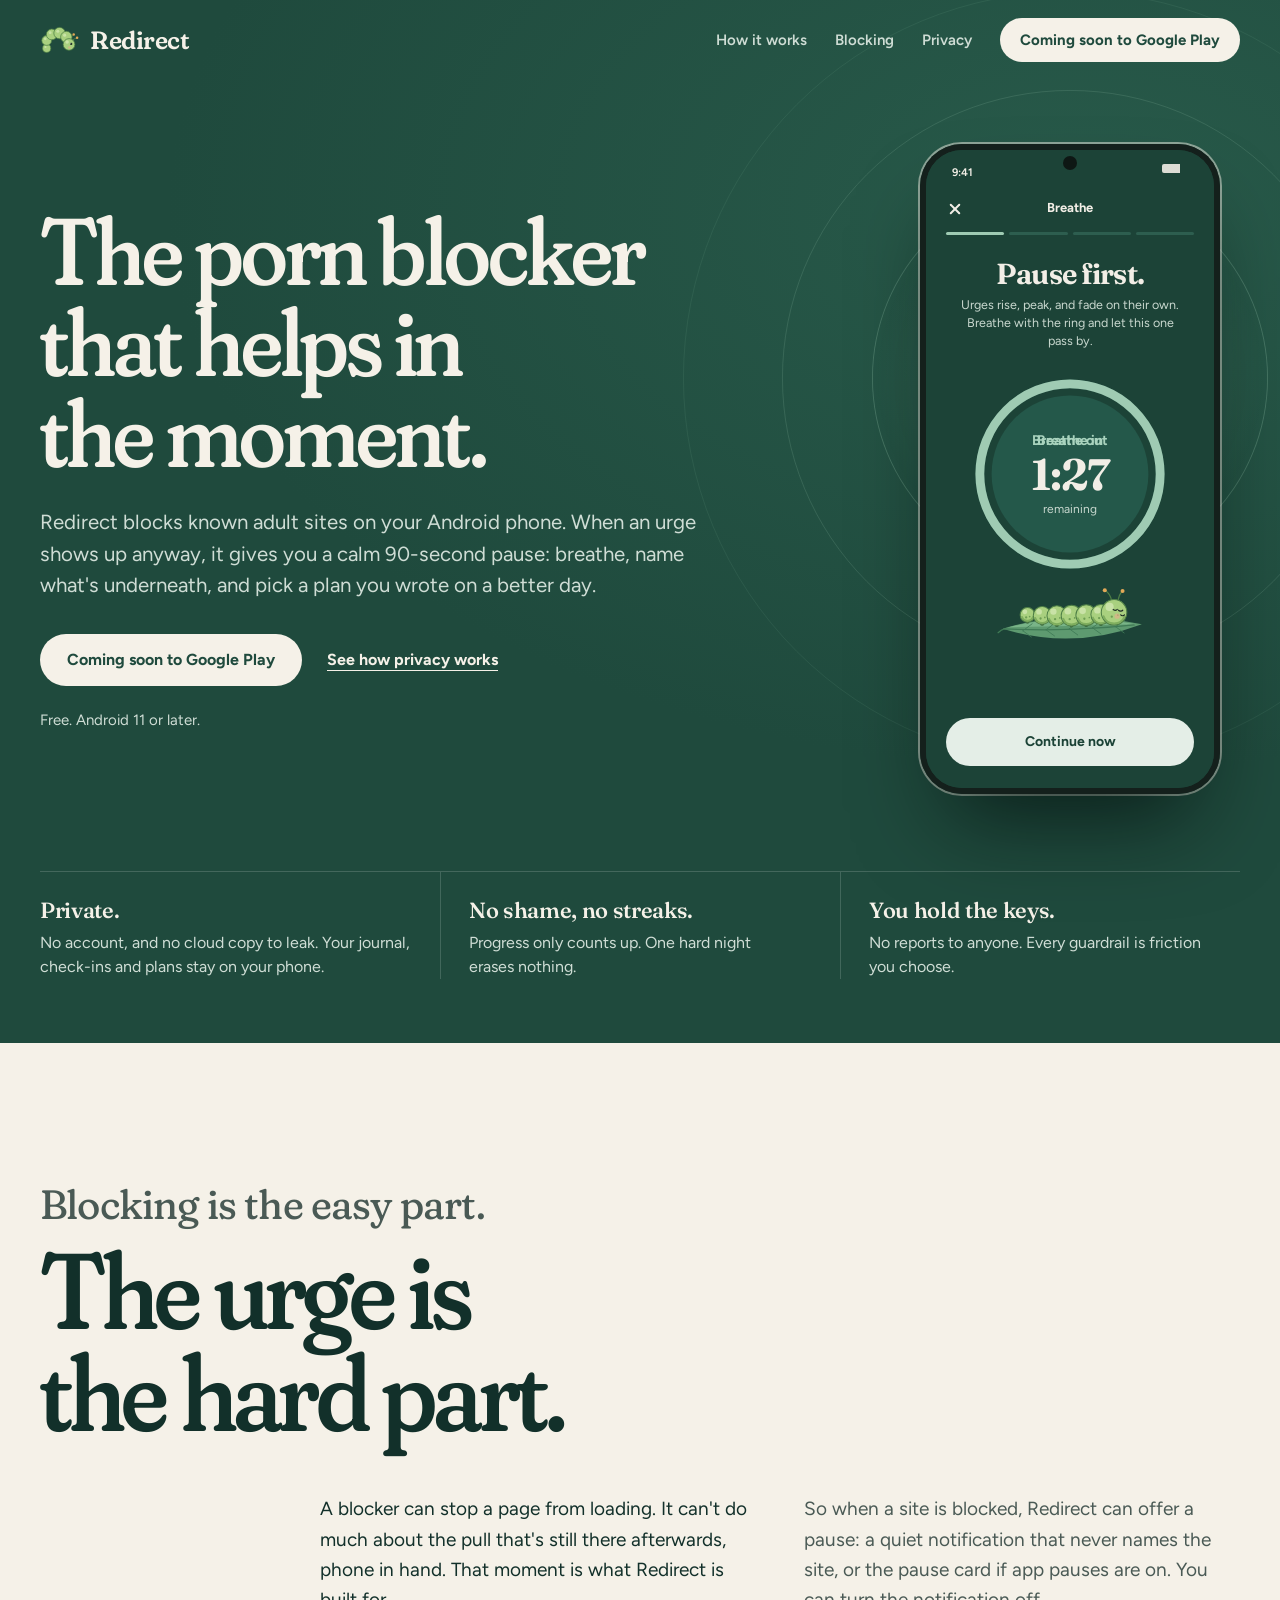
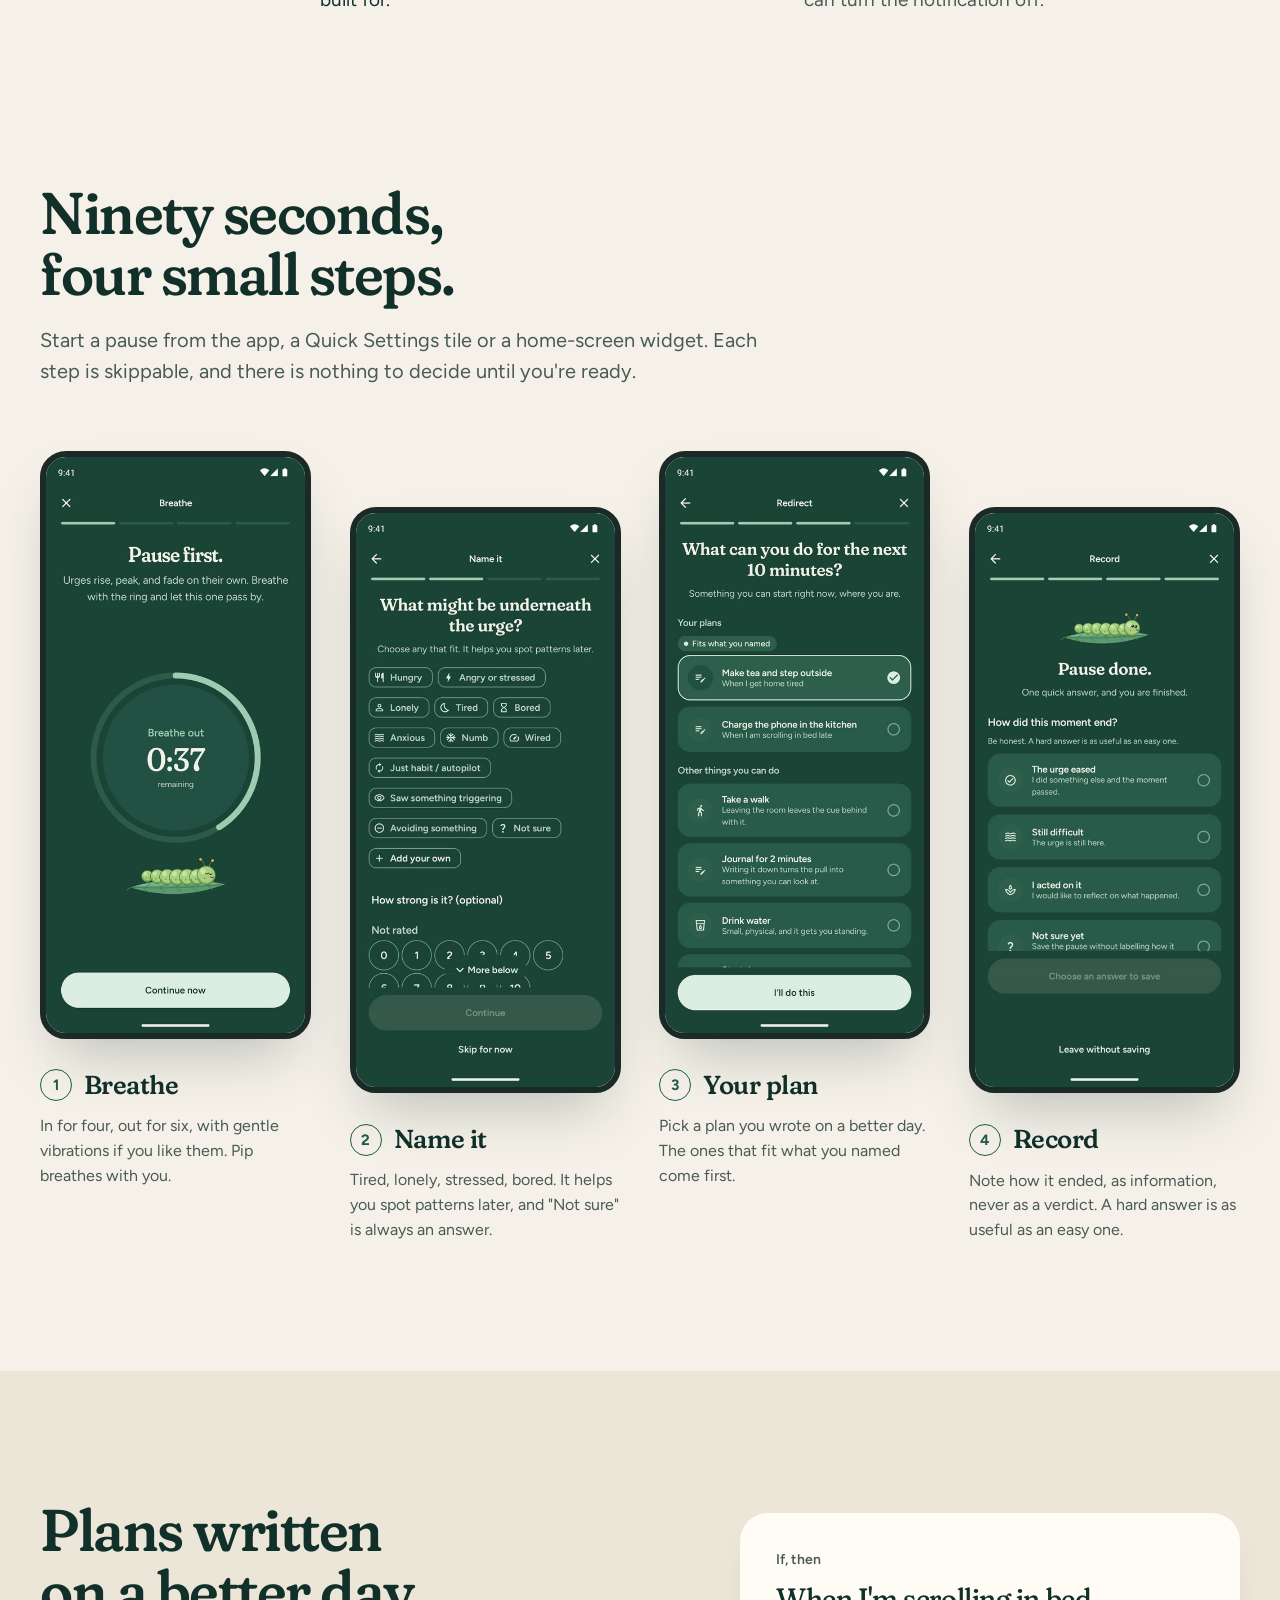
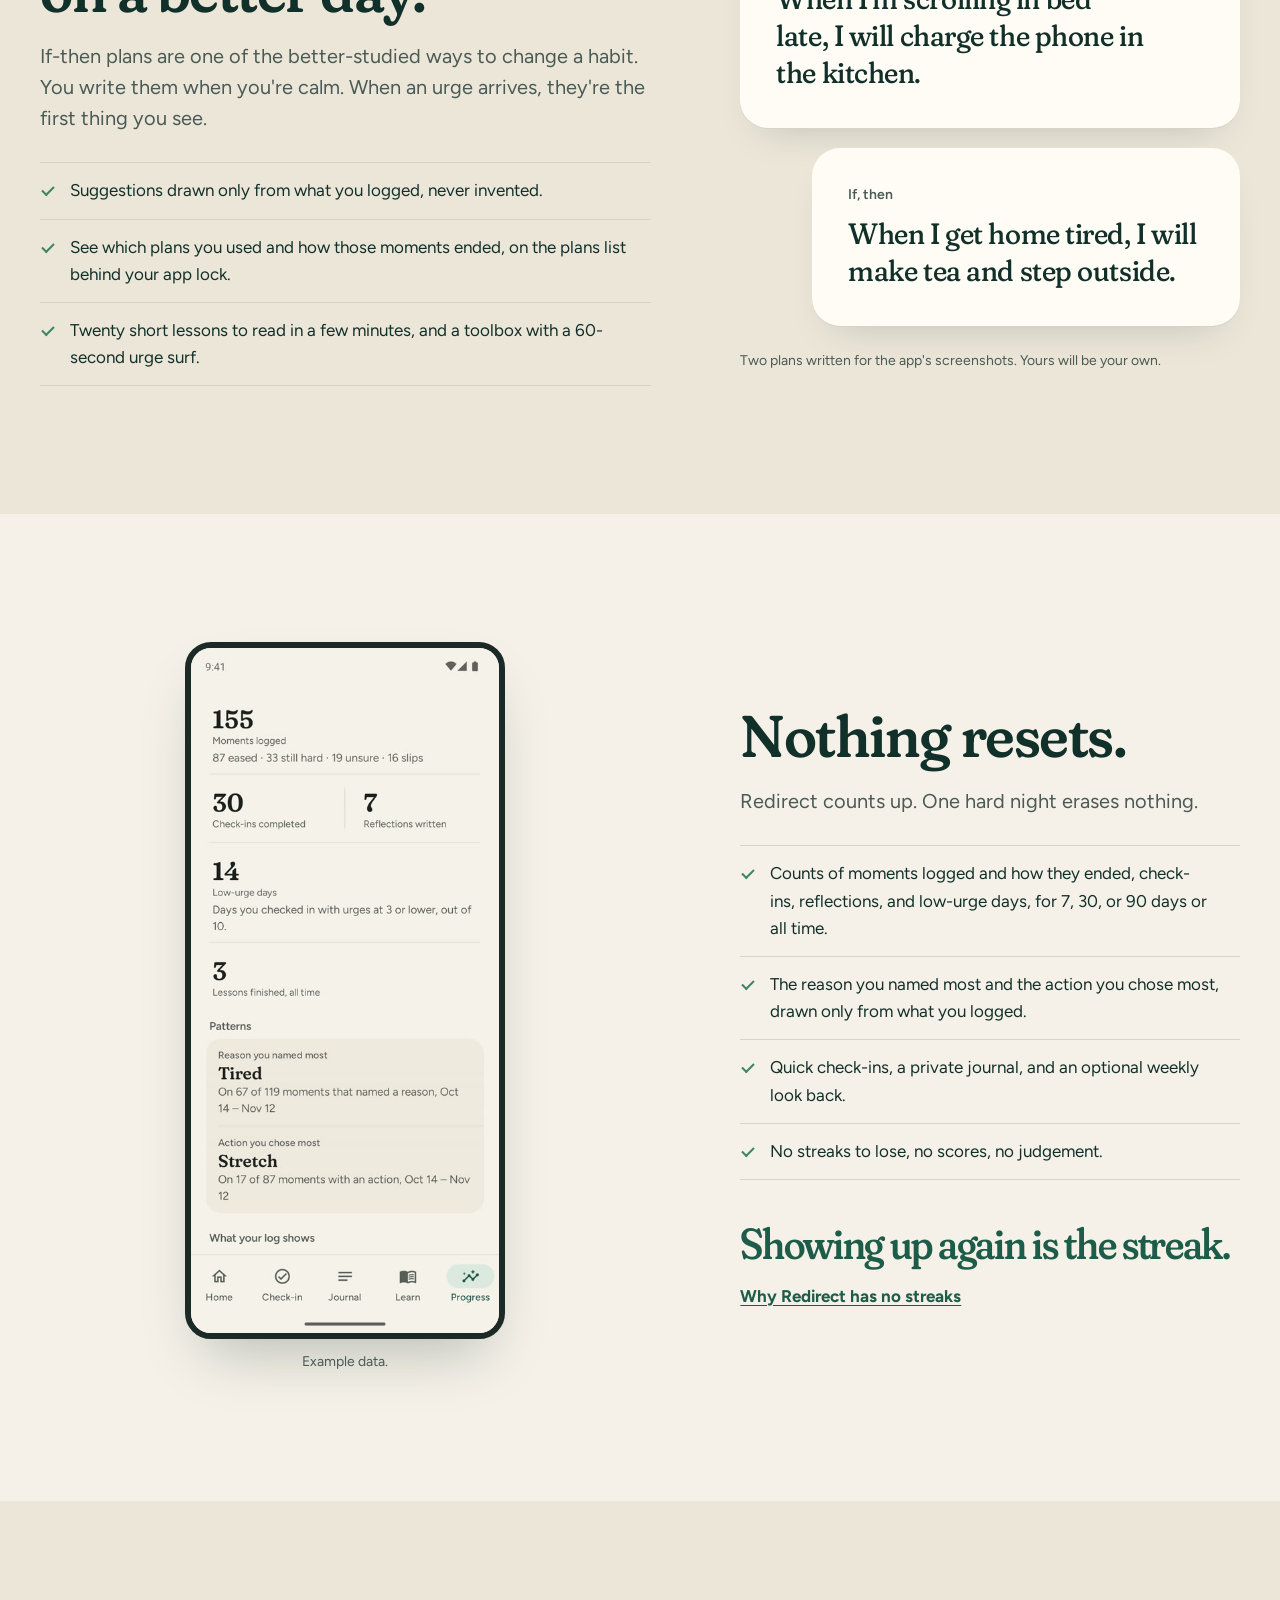
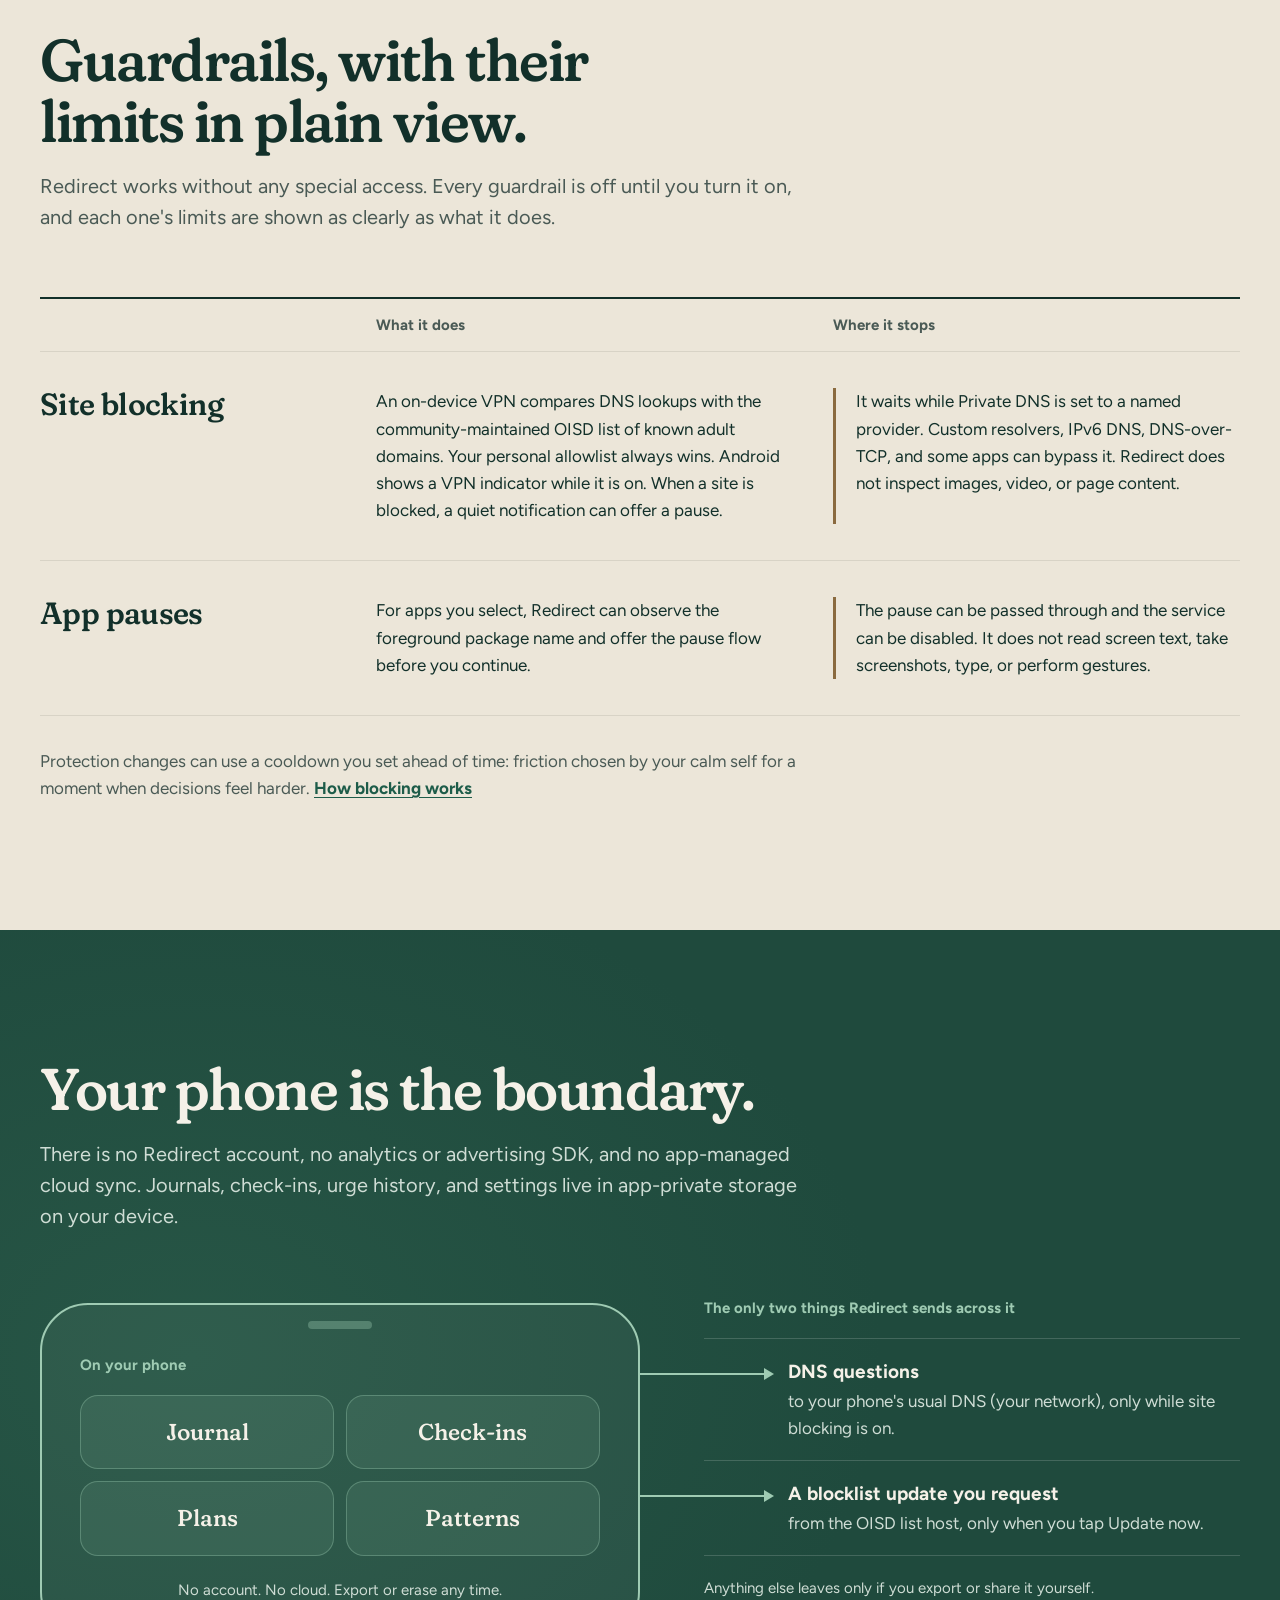
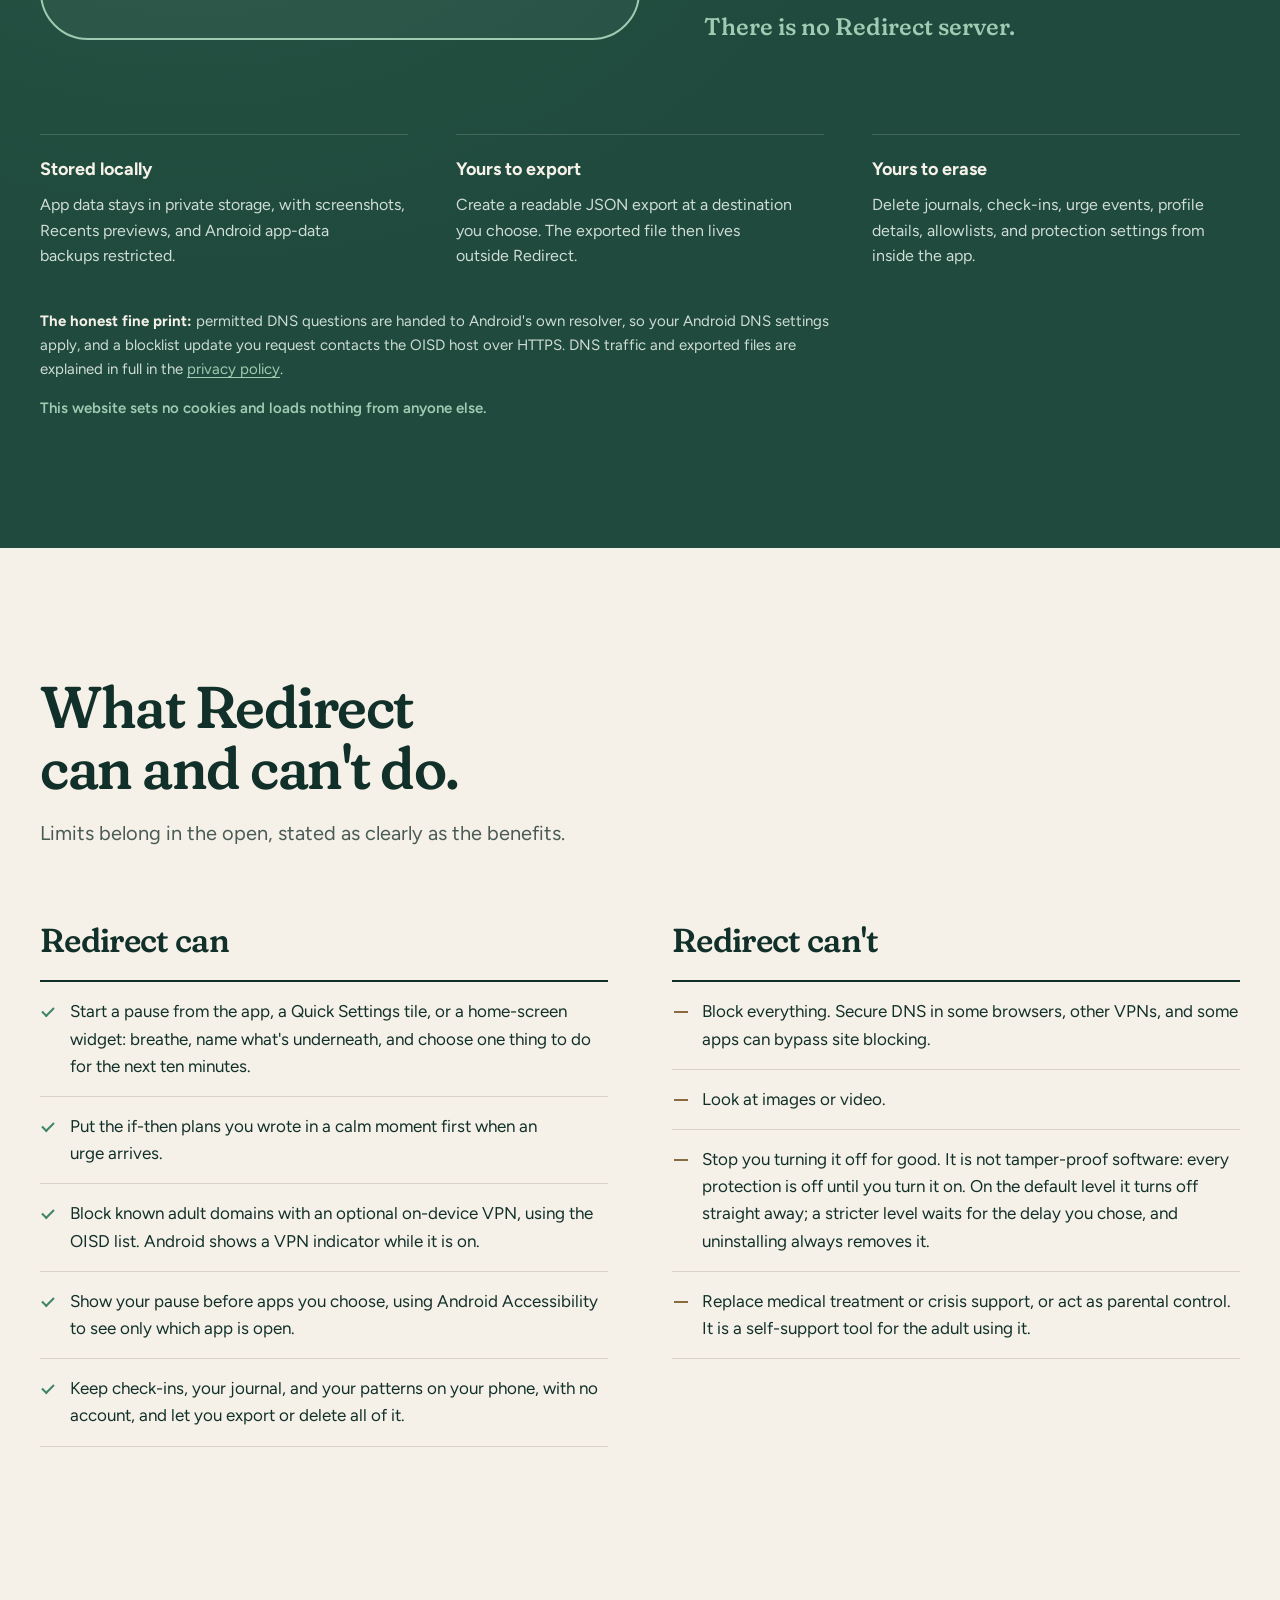
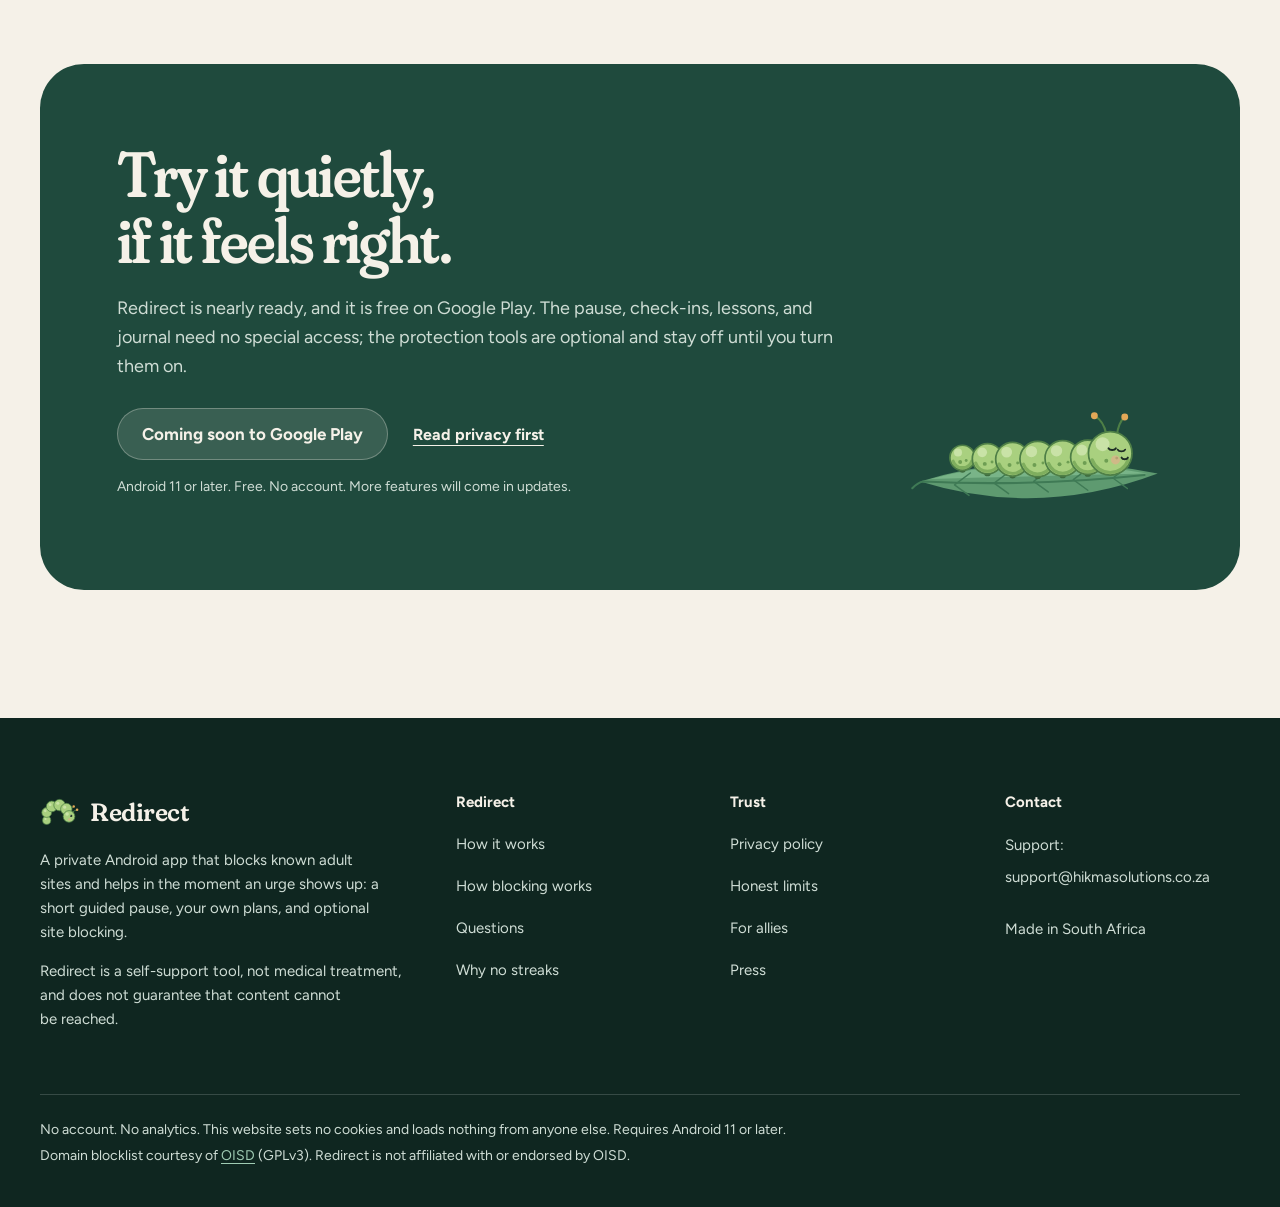
==== commit 6f896834: "Privacy policy and Private DNS wording (Nov 14, 2026)" ====
--- a/index.html
+++ b/index.html
@@ -211,7 +211,7 @@
           <article class="ledger-row" role="listitem">
             <h3>Site blocking</h3>
             <div class="does"><span class="ledger-label">What it does</span><p>An on-device VPN compares DNS lookups with the community-maintained OISD list of known adult domains. Your personal allowlist always wins. Android shows a VPN indicator while it is on. When a site is blocked, a quiet notification can offer a pause.</p></div>
-            <div class="stops"><span class="ledger-label">Where it stops</span><p>Private DNS, custom resolvers, IPv6 DNS, DNS-over-TCP, and some apps can bypass it. Redirect does not inspect images, video, or page content.</p></div>
+            <div class="stops"><span class="ledger-label">Where it stops</span><p>It waits while Private DNS is set to a named provider. Custom resolvers, IPv6 DNS, DNS-over-TCP, and some apps can bypass it. Redirect does not inspect images, video, or page content.</p></div>
           </article>
           <article class="ledger-row" role="listitem">
             <h3>App pauses</h3>
@@ -241,7 +241,7 @@
           <div class="b-cross">
             <p class="b-title">The only two things Redirect sends across it</p>
             <ol class="b-arrows">
-              <li><strong>DNS questions</strong><span>to your phone's usual DNS (your network, or your Private DNS provider), only while site blocking is on.</span></li>
+              <li><strong>DNS questions</strong><span>to your phone's usual DNS (your network), only while site blocking is on.</span></li>
               <li><strong>A blocklist update you request</strong><span>from the OISD list host, only when you tap Update now.</span></li>
             </ol>
             <p class="b-else">Anything else leaves only if you export or share it yourself.</p>
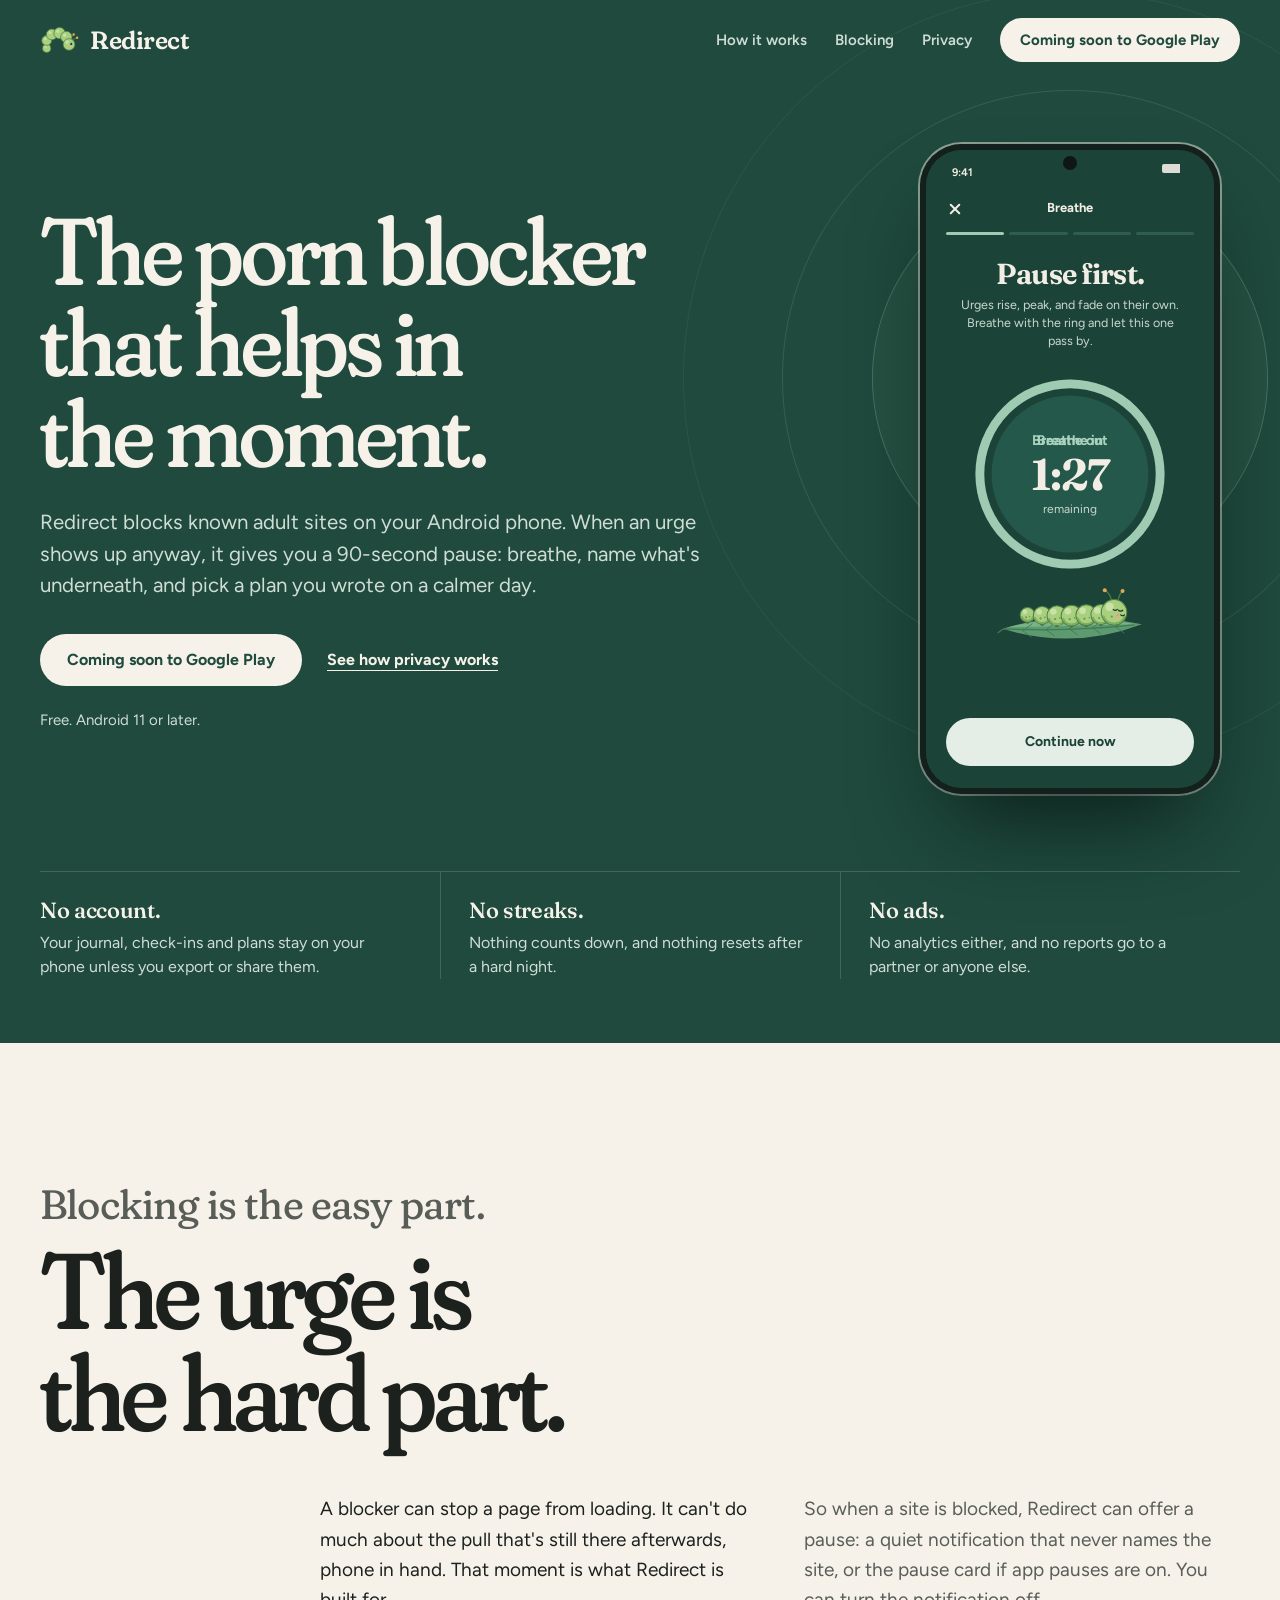
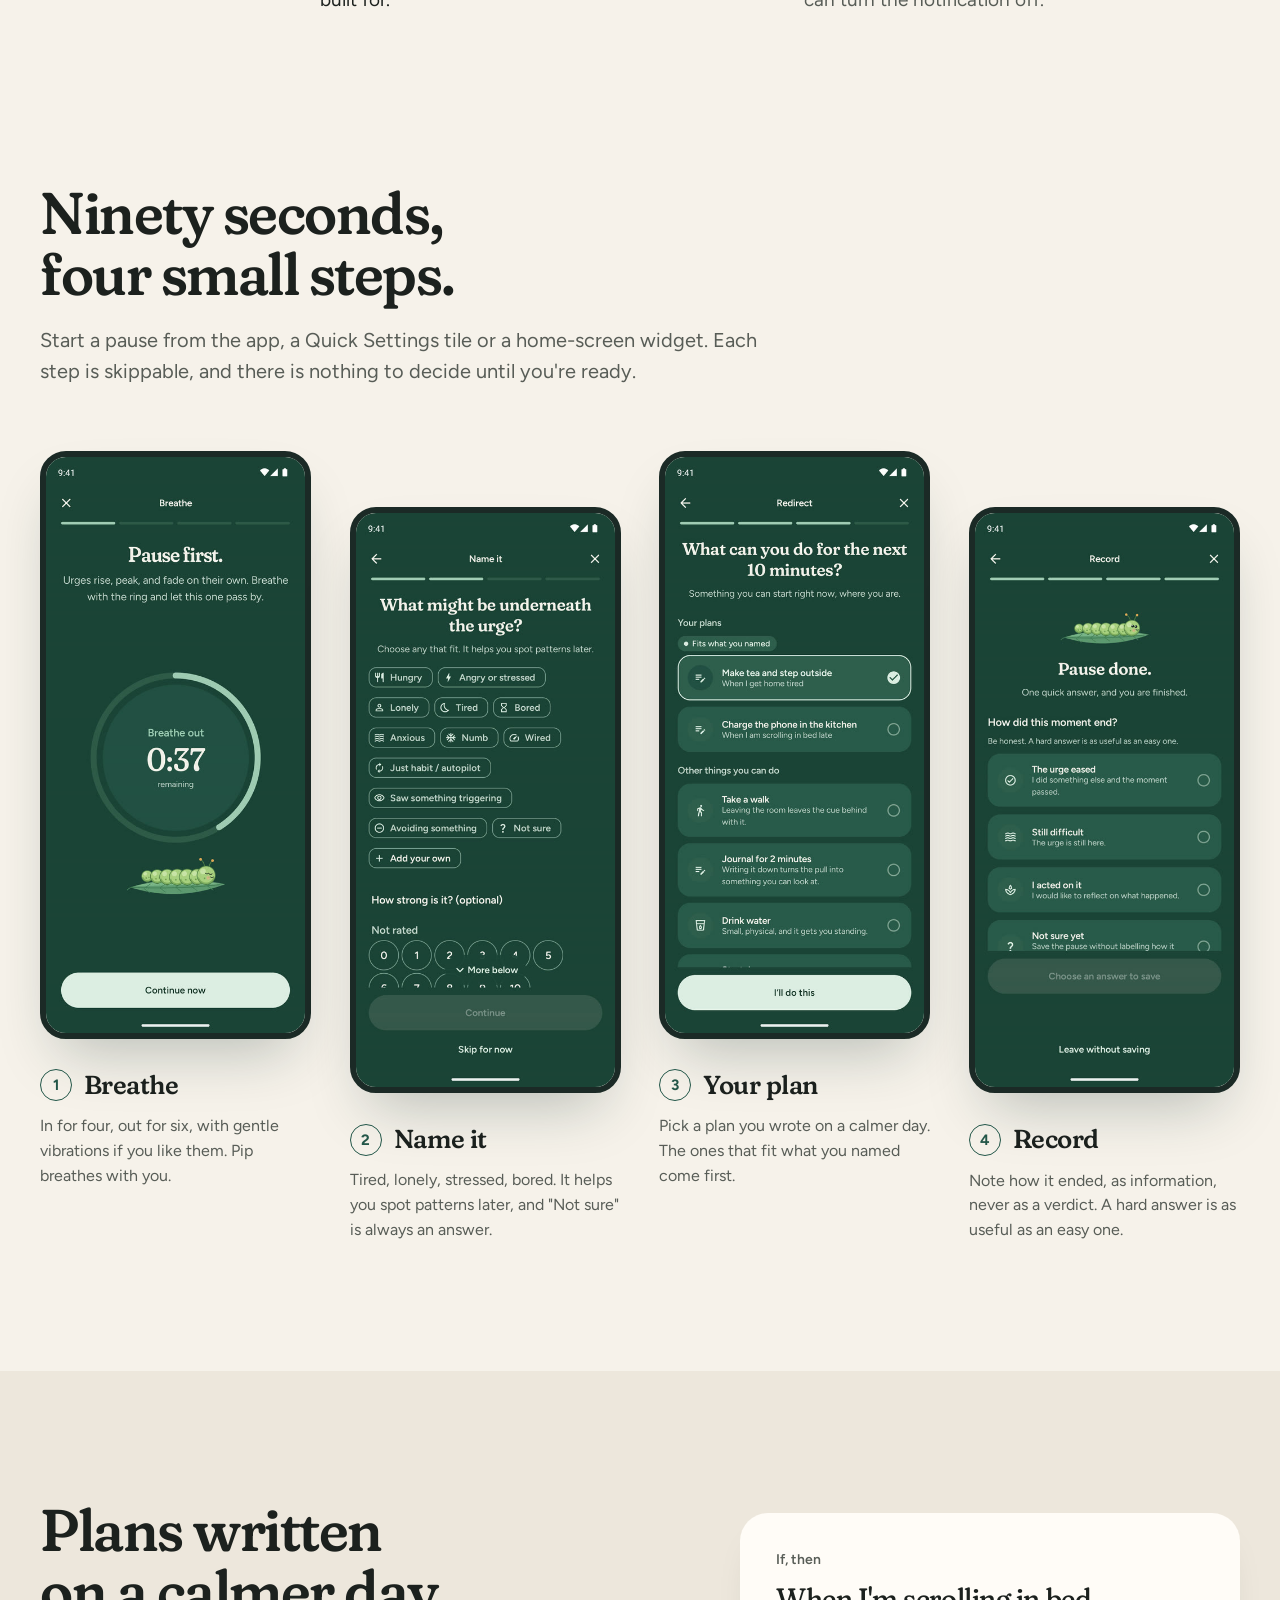
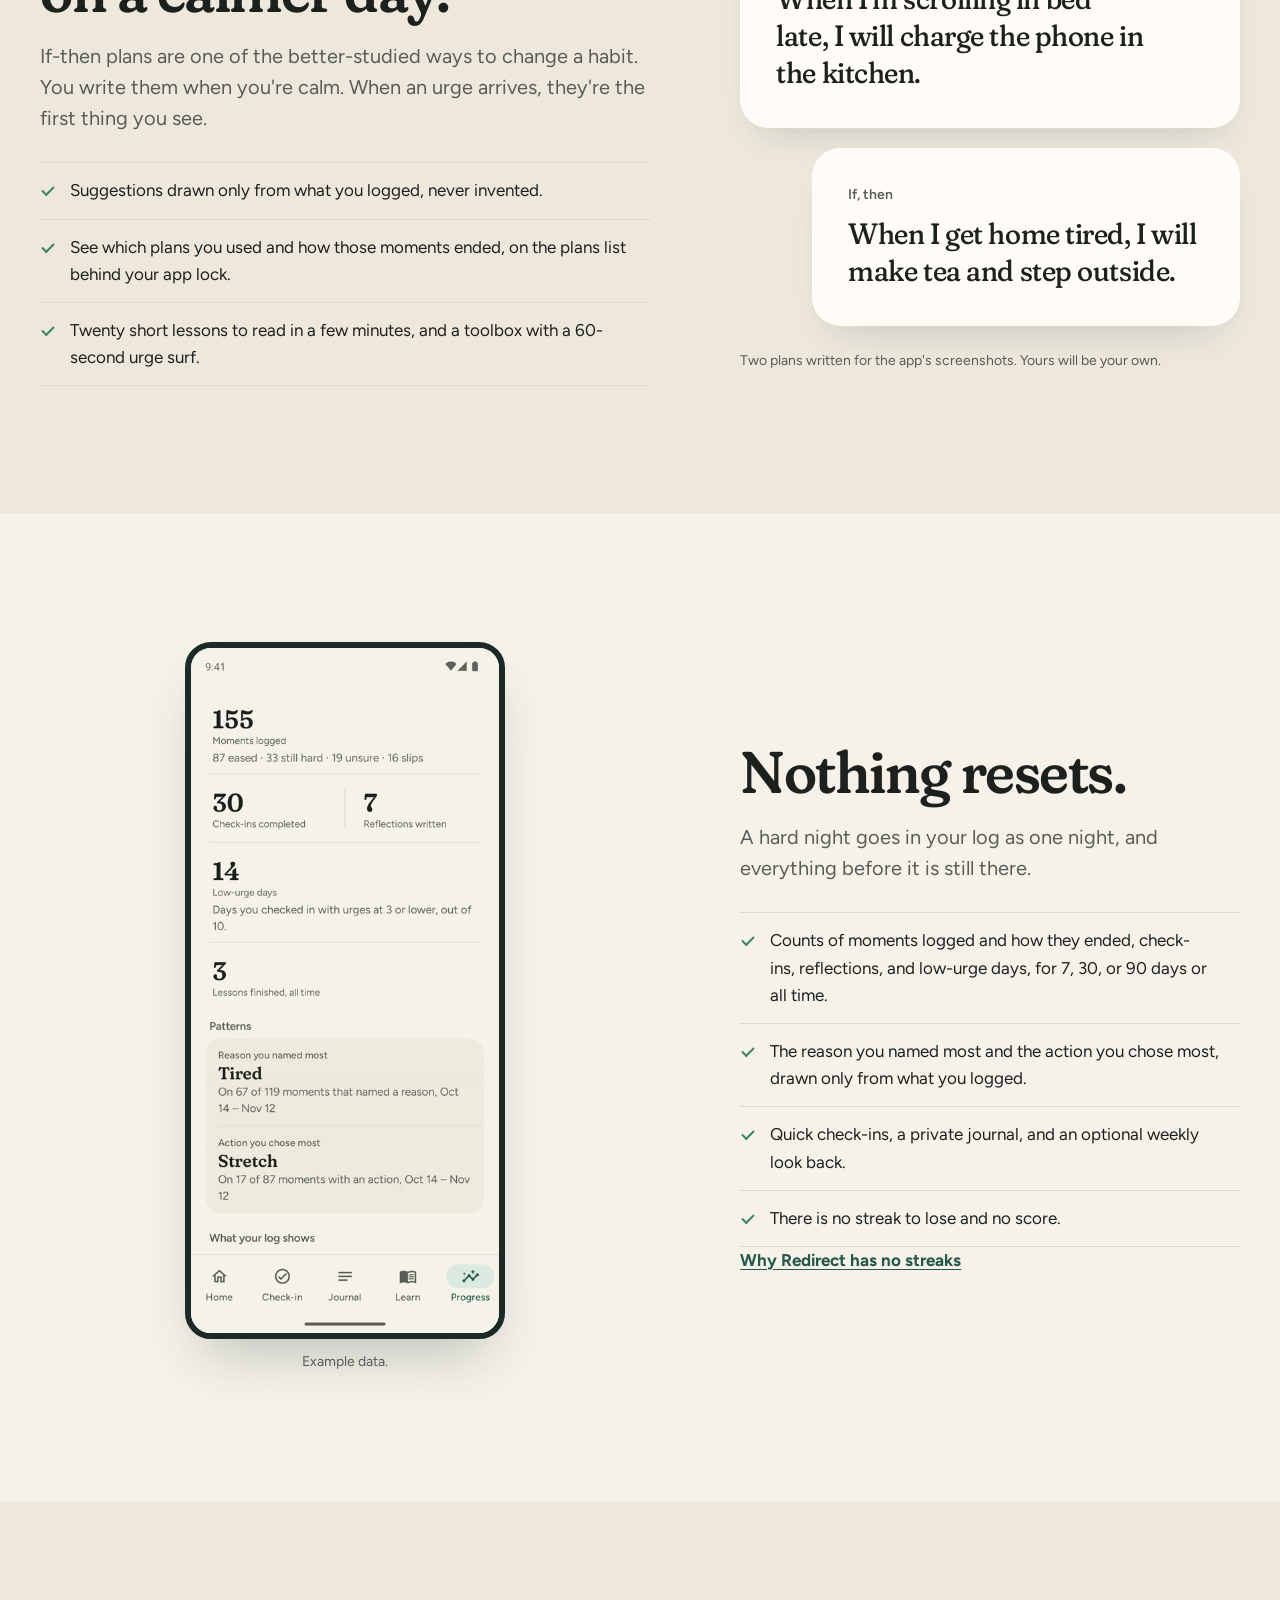
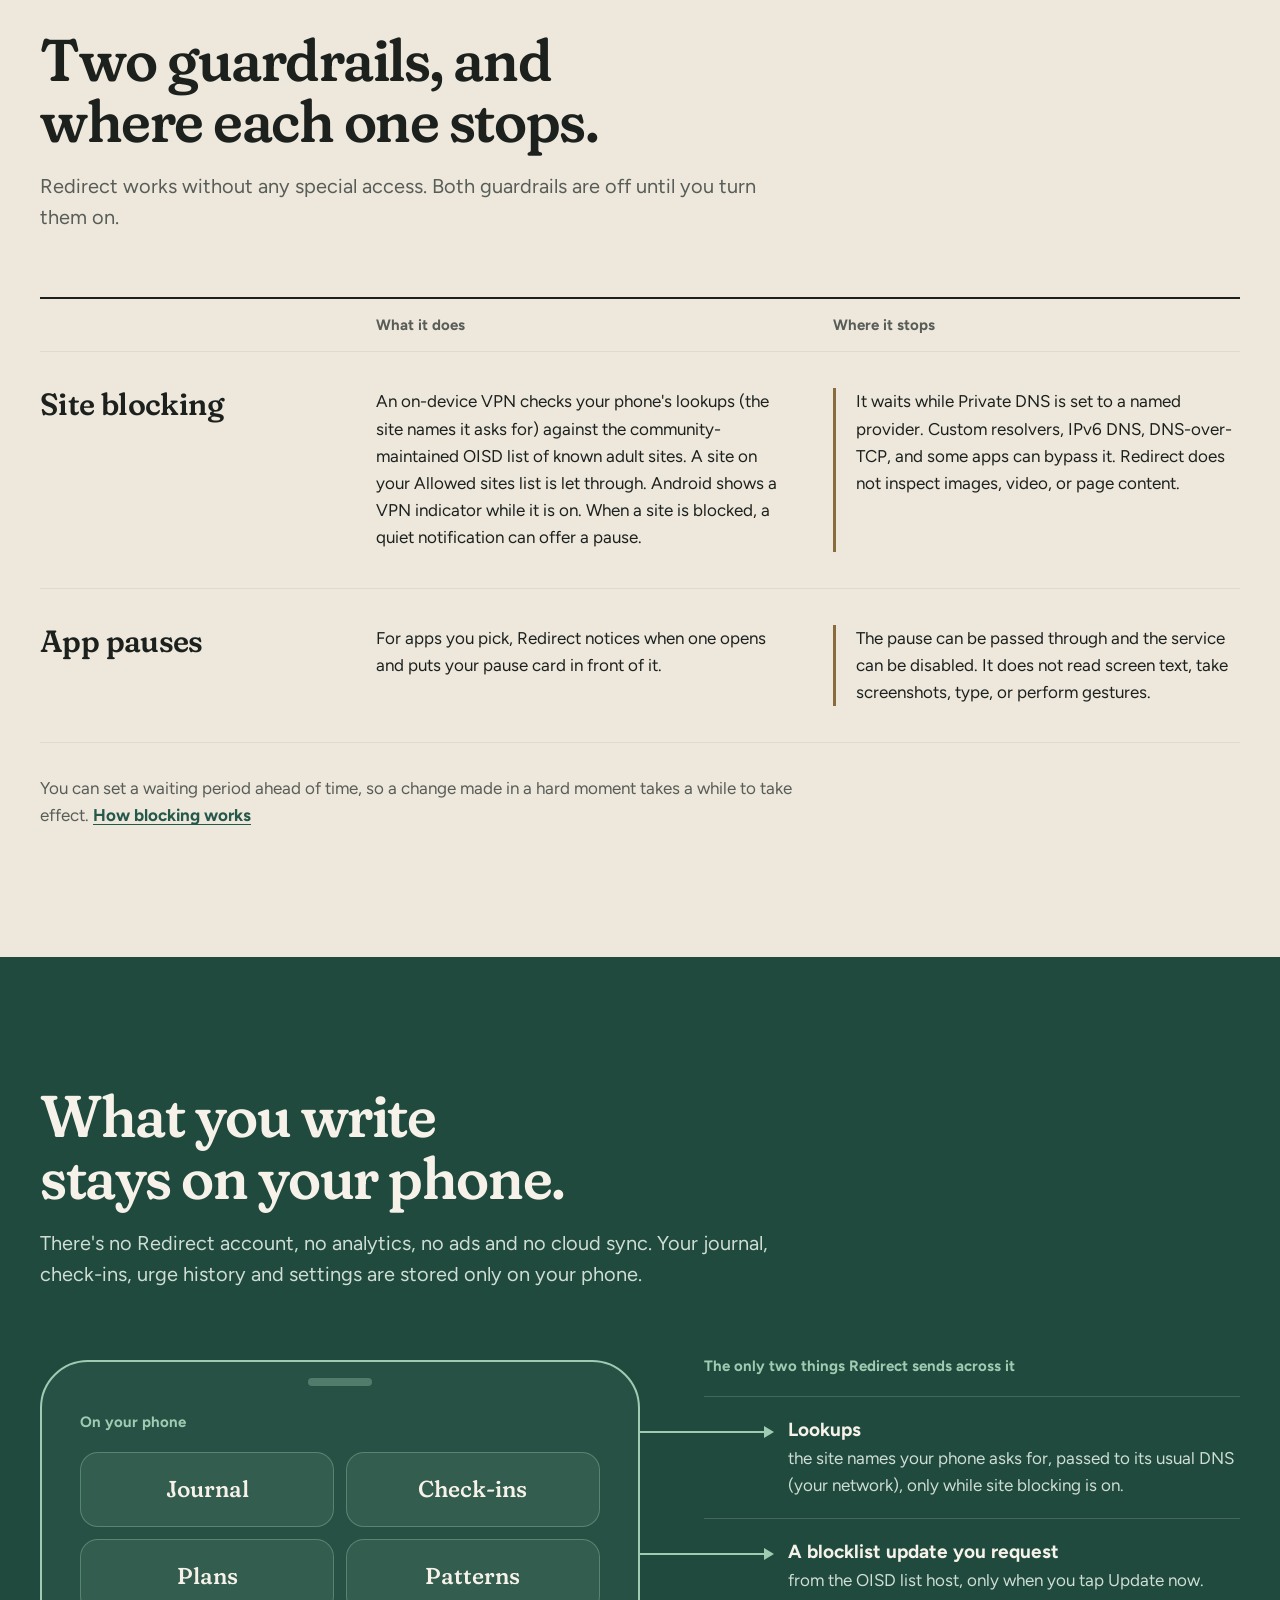
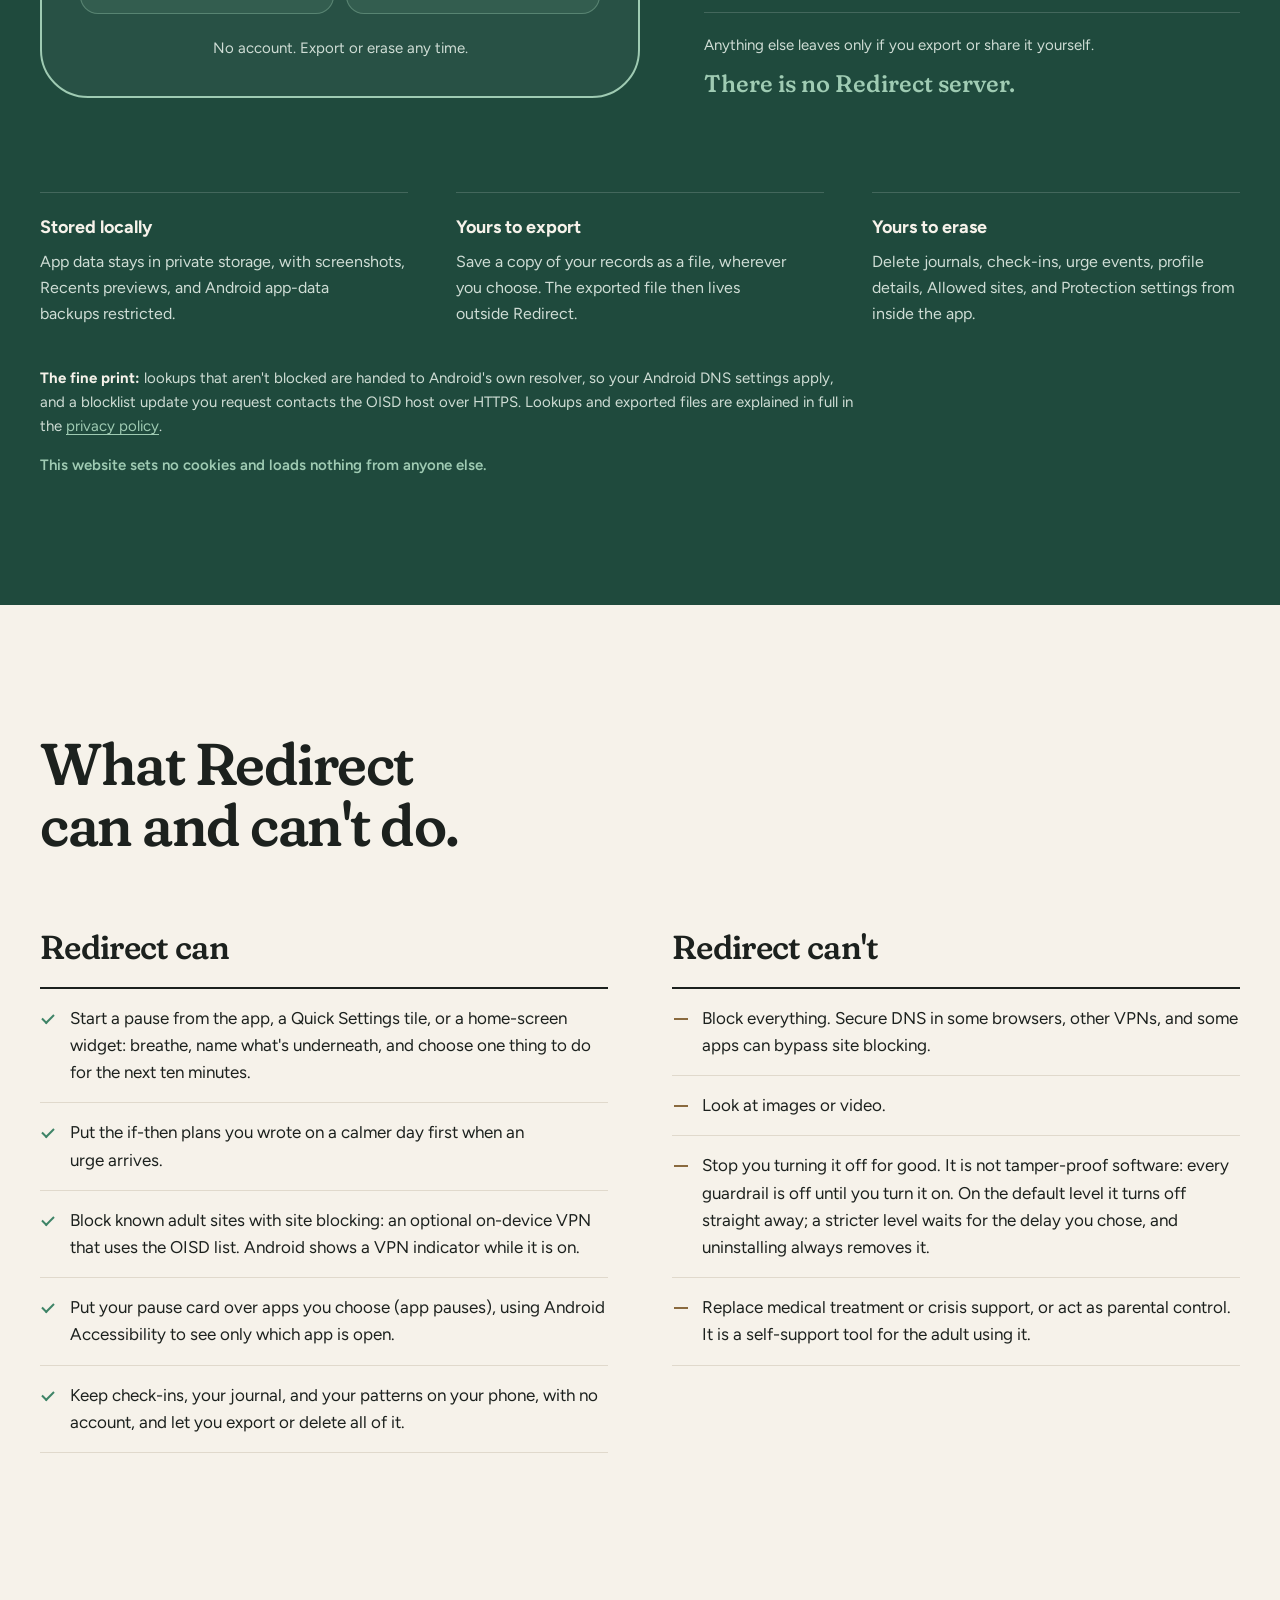
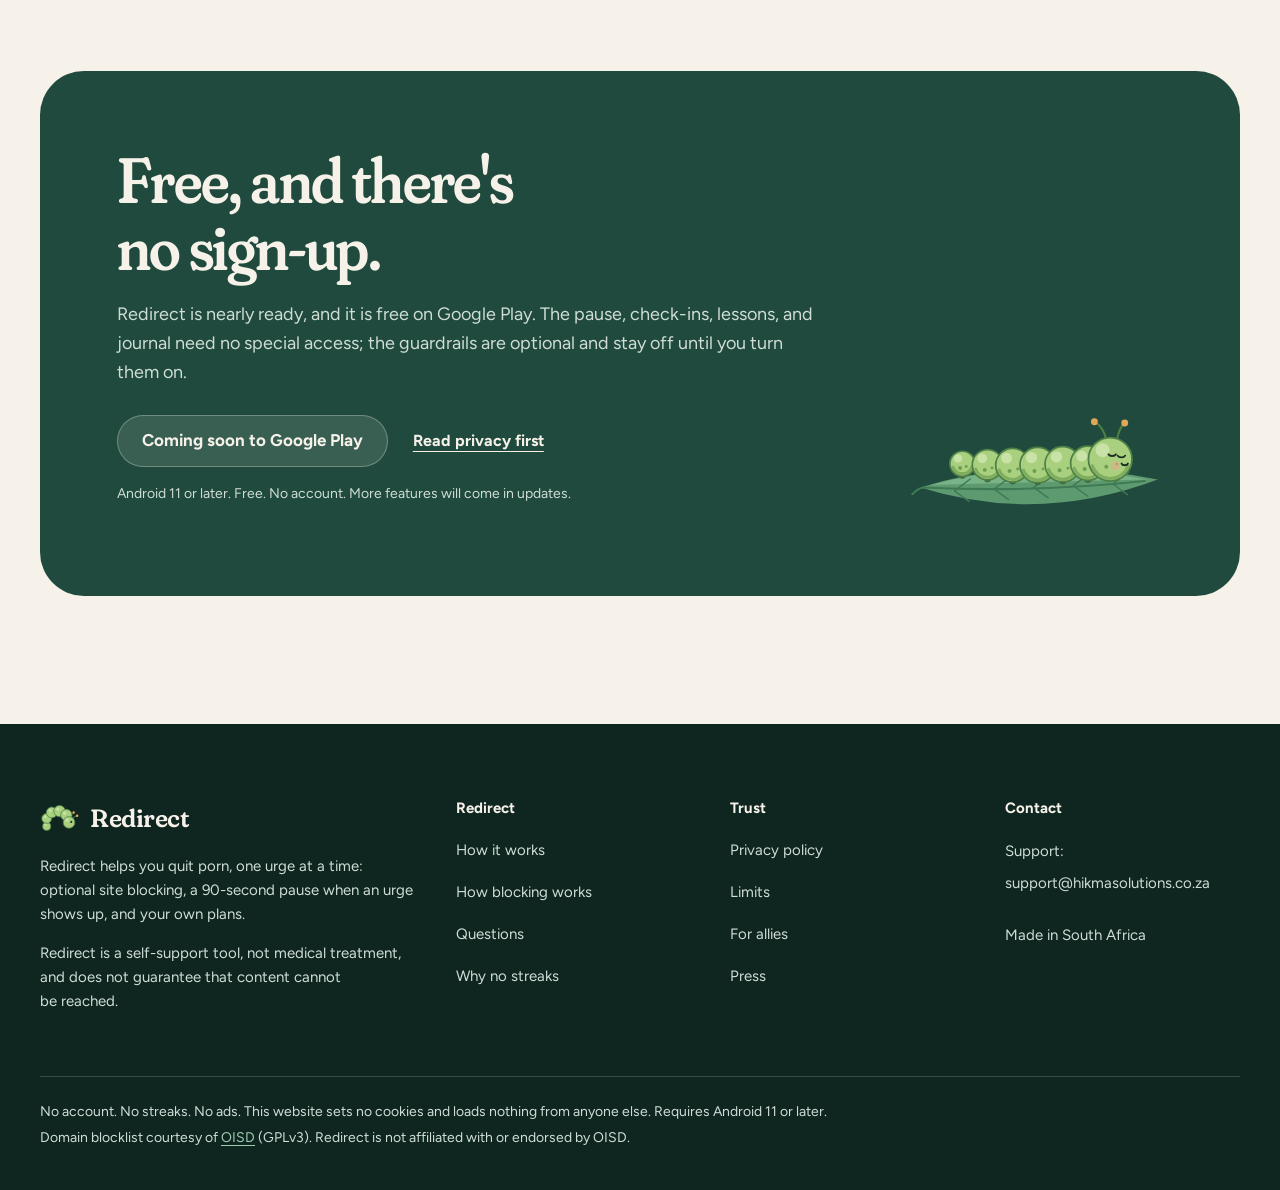
==== commit eeb707ac: "Brand clean-up: colours, wording, social cards, Home image (Nov 15, 2026)" ====
--- a/index.html
+++ b/index.html
@@ -4,7 +4,7 @@
   <meta charset="utf-8">
   <meta name="viewport" content="width=device-width, initial-scale=1">
   <title>Redirect: the blocker that helps in the moment</title>
-  <meta name="description" content="A private porn blocker for Android that also helps in the moment: it blocks known adult sites on your phone, then offers a calm 90-second pause when an urge shows up. No account, no streaks, and you hold the keys.">
+  <meta name="description" content="Redirect helps you quit porn, one urge at a time. It blocks known adult sites on your Android phone, and gives you a 90-second pause when an urge shows up anyway. No account. No streaks. No ads.">
   <meta name="theme-color" content="#1F4A3D">
   <meta name="color-scheme" content="light dark">
   <link rel="canonical" href="https://redirect.hikmasolutions.co.za/">
@@ -14,15 +14,15 @@
   <meta property="og:type" content="website">
   <meta property="og:site_name" content="Redirect">
   <meta property="og:title" content="Redirect: the blocker that helps in the moment">
-  <meta property="og:description" content="A private Android app that blocks known adult sites on your phone, then offers a calm 90-second pause when an urge shows up. No account, no streaks, and you hold the keys.">
+  <meta property="og:description" content="An Android app that blocks known adult sites on your phone, and gives you a 90-second pause when an urge shows up anyway. No account. No streaks. No ads.">
   <meta property="og:url" content="https://redirect.hikmasolutions.co.za/">
   <meta property="og:image" content="https://redirect.hikmasolutions.co.za/og.png">
   <meta property="og:image:width" content="1200">
   <meta property="og:image:height" content="630">
-  <meta property="og:image:alt" content="Pip, the Redirect caterpillar, on a pine-green background with the words: A calm pause, when it matters.">
+  <meta property="og:image:alt" content="The Redirect logo and name on a pine-green background, with the words: A calm pause, when it matters.">
   <meta name="twitter:card" content="summary_large_image">
   <meta name="twitter:title" content="Redirect: the blocker that helps in the moment">
-  <meta name="twitter:description" content="A private Android app that blocks known adult sites on your phone, then offers a calm 90-second pause when an urge shows up. No account, no streaks, and you hold the keys.">
+  <meta name="twitter:description" content="An Android app that blocks known adult sites on your phone, and gives you a 90-second pause when an urge shows up anyway. No account. No streaks. No ads.">
   <meta name="twitter:image" content="https://redirect.hikmasolutions.co.za/og.png">
   <link rel="stylesheet" href="site.css">
   <script src="site.js"></script>
@@ -71,7 +71,7 @@
     <div class="shell hero-grid">
       <div class="hero-copy">
         <h1>The porn blocker that helps in the moment.</h1>
-        <p class="lede">Redirect blocks known adult sites on your Android phone. When an urge shows up anyway, it gives you a calm 90-second pause: breathe, name what's underneath, and pick a plan you wrote on a better day.</p>
+        <p class="lede">Redirect blocks known adult sites on your Android phone. When an urge shows up anyway, it gives you a 90-second pause: breathe, name what's underneath, and pick a plan you wrote on a calmer day.</p>
         <div class="actions">
           <a class="btn btn-primary" href="#get-it" data-play-link><span data-play-label>Coming soon to Google Play</span></a>
           <a class="btn btn-quiet" href="#privacy">See how privacy works</a>
@@ -111,9 +111,9 @@
 
     <div class="shell">
       <ul class="promises" aria-label="What Redirect promises">
-        <li><strong>Private.</strong> No account, and no cloud copy to leak. Your journal, check-ins and plans stay on your phone.</li>
-        <li><strong>No shame, no streaks.</strong> Progress only counts up. One hard night erases nothing.</li>
-        <li><strong>You hold the keys.</strong> No reports to anyone. Every guardrail is friction you choose.</li>
+        <li><strong>No account.</strong> Your journal, check-ins and plans stay on your phone unless you export or share them.</li>
+        <li><strong>No streaks.</strong> Nothing counts down, and nothing resets after a hard night.</li>
+        <li><strong>No ads.</strong> No analytics either, and no reports go to a partner or anyone else.</li>
       </ul>
     </div>
   </div>
@@ -137,7 +137,7 @@
         </div>
         <ol class="filmstrip">
           <li>
-            <figure class="phone"><img src="img/screen-breathe.jpg" width="460" height="1022" loading="lazy" decoding="async" alt="Breathe: Pause first. A ring counts down the time left while the caterpillar rests, eyes closed."></figure>
+            <figure class="phone"><img src="img/screen-breathe.jpg" width="460" height="1022" loading="lazy" decoding="async" alt="Breathe: Pause first. A ring counts down the time left while Pip, the caterpillar, rests with eyes closed."></figure>
             <h3><span class="step-n" aria-hidden="true">1</span>Breathe</h3>
             <p>In for four, out for six, with gentle vibrations if you like them. Pip breathes with you.</p>
           </li>
@@ -149,7 +149,7 @@
           <li>
             <figure class="phone"><img src="img/screen-redirect.jpg" width="460" height="1022" loading="lazy" decoding="async" alt="Your plan: your own if-then plans come first, with the one that fits what you named selected."></figure>
             <h3><span class="step-n" aria-hidden="true">3</span>Your plan</h3>
-            <p>Pick a plan you wrote on a better day. The ones that fit what you named come first.</p>
+            <p>Pick a plan you wrote on a calmer day. The ones that fit what you named come first.</p>
           </li>
           <li>
             <figure class="phone"><img src="img/screen-record.jpg" width="460" height="1019" loading="lazy" decoding="async" alt="Record: Pause done. How did this moment end? The urge eased, Still difficult, I acted on it, or Not sure yet. Be honest: a hard answer is as useful as an easy one."></figure>
@@ -163,7 +163,7 @@
     <section class="section plans" id="plans" aria-labelledby="plans-title">
       <div class="shell split">
         <div class="split-text">
-          <h2 id="plans-title">Plans written on a better day.</h2>
+          <h2 id="plans-title">Plans written on a calmer day.</h2>
           <p class="lead">If-then plans are one of the better-studied ways to change a habit. You write them when you're calm. When an urge arrives, they're the first thing you see.</p>
           <ul class="ticks">
             <li>Suggestions drawn only from what you logged, never invented.</li>
@@ -183,14 +183,13 @@
       <div class="shell split reverse">
         <div class="split-text">
           <h2 id="progress-title">Nothing resets.</h2>
-          <p class="lead">Redirect counts up. One hard night erases nothing.</p>
+          <p class="lead">A hard night goes in your log as one night, and everything before it is still there.</p>
           <ul class="ticks">
             <li>Counts of moments logged and how they ended, check-ins, reflections, and low-urge days, for 7, 30, or 90 days or all time.</li>
             <li>The reason you named most and the action you chose most, drawn only from what you logged.</li>
             <li>Quick check-ins, a private journal, and an optional weekly look back.</li>
-            <li>No streaks to lose, no scores, no judgement.</li>
+            <li>There is no streak to lose and no score.</li>
           </ul>
-          <p class="statement">Showing up again is the streak.</p>
           <p><a class="text-link" href="why-no-streaks.html">Why Redirect has no streaks</a></p>
         </div>
         <figure class="phone phone-lg">
@@ -203,31 +202,31 @@
     <section class="section guard" id="guardrails" aria-labelledby="guard-title">
       <div class="shell">
         <div class="section-head">
-          <h2 id="guard-title">Guardrails, with their limits in plain view.</h2>
-          <p class="lead">Redirect works without any special access. Every guardrail is off until you turn it on, and each one's limits are shown as clearly as what it does.</p>
+          <h2 id="guard-title">Two guardrails, and where each one stops.</h2>
+          <p class="lead">Redirect works without any special access. Both guardrails are off until you turn them on.</p>
         </div>
         <div class="ledger" role="list">
           <div class="ledger-head" aria-hidden="true"><span></span><span>What it does</span><span>Where it stops</span></div>
           <article class="ledger-row" role="listitem">
             <h3>Site blocking</h3>
-            <div class="does"><span class="ledger-label">What it does</span><p>An on-device VPN compares DNS lookups with the community-maintained OISD list of known adult domains. Your personal allowlist always wins. Android shows a VPN indicator while it is on. When a site is blocked, a quiet notification can offer a pause.</p></div>
+            <div class="does"><span class="ledger-label">What it does</span><p>An on-device VPN checks your phone's lookups (the site names it asks for) against the community-maintained OISD list of known adult sites. A site on your Allowed sites list is let through. Android shows a VPN indicator while it is on. When a site is blocked, a quiet notification can offer a pause.</p></div>
             <div class="stops"><span class="ledger-label">Where it stops</span><p>It waits while Private DNS is set to a named provider. Custom resolvers, IPv6 DNS, DNS-over-TCP, and some apps can bypass it. Redirect does not inspect images, video, or page content.</p></div>
           </article>
           <article class="ledger-row" role="listitem">
             <h3>App pauses</h3>
-            <div class="does"><span class="ledger-label">What it does</span><p>For apps you select, Redirect can observe the foreground package name and offer the pause flow before you continue.</p></div>
+            <div class="does"><span class="ledger-label">What it does</span><p>For apps you pick, Redirect notices when one opens and puts your pause card in front of it.</p></div>
             <div class="stops"><span class="ledger-label">Where it stops</span><p>The pause can be passed through and the service can be disabled. It does not read screen text, take screenshots, type, or perform gestures.</p></div>
           </article>
         </div>
-        <p class="guard-foot">Protection changes can use a cooldown you set ahead of time: friction chosen by your calm self for a moment when decisions feel harder. <a class="text-link" href="how-blocking-works.html">How blocking works</a></p>
+        <p class="guard-foot">You can set a waiting period ahead of time, so a change made in a hard moment takes a while to take effect. <a class="text-link" href="how-blocking-works.html">How blocking works</a></p>
       </div>
     </section>
 
     <section class="section on-pine privacy-band" id="privacy" aria-labelledby="privacy-title">
       <div class="shell">
         <div class="section-head">
-          <h2 id="privacy-title">Your phone is the boundary.</h2>
-          <p class="lead">There is no Redirect account, no analytics or advertising SDK, and no app-managed cloud sync. Journals, check-ins, urge history, and settings live in app-private storage on your device.</p>
+          <h2 id="privacy-title">What you write stays on your phone.</h2>
+          <p class="lead">There's no Redirect account, no analytics, no ads and no cloud sync. Your journal, check-ins, urge history and settings are stored only on your phone.</p>
         </div>
 
         <figure class="boundary">
@@ -236,26 +235,26 @@
             <ul class="b-tiles">
               <li>Journal</li><li>Check-ins</li><li>Plans</li><li>Patterns</li>
             </ul>
-            <p class="b-note">No account. No cloud. Export or erase any time.</p>
+            <p class="b-note">No account. Export or erase any time.</p>
           </div>
           <div class="b-cross">
             <p class="b-title">The only two things Redirect sends across it</p>
             <ol class="b-arrows">
-              <li><strong>DNS questions</strong><span>to your phone's usual DNS (your network), only while site blocking is on.</span></li>
+              <li><strong>Lookups</strong><span>the site names your phone asks for, passed to its usual DNS (your network), only while site blocking is on.</span></li>
               <li><strong>A blocklist update you request</strong><span>from the OISD list host, only when you tap Update now.</span></li>
             </ol>
             <p class="b-else">Anything else leaves only if you export or share it yourself.</p>
             <p class="b-server">There is no Redirect server.</p>
           </div>
-          <figcaption class="sr-only">Inside your phone: journal, check-ins, plans, and patterns. Redirect itself sends only two things across it: DNS questions to your phone's usual DNS while site blocking is on, and a blocklist update when you request one. Anything else leaves only if you export or share it yourself. There is no Redirect server.</figcaption>
+          <figcaption class="sr-only">Inside your phone: journal, check-ins, plans, and patterns. Redirect itself sends only two things across it: lookups (the site names your phone asks for) to your phone's usual DNS while site blocking is on, and a blocklist update when you request one. Anything else leaves only if you export or share it yourself. There is no Redirect server.</figcaption>
         </figure>
 
         <div class="triad">
           <div><h3>Stored locally</h3><p>App data stays in private storage, with screenshots, Recents previews, and Android app-data backups restricted.</p></div>
-          <div><h3>Yours to export</h3><p>Create a readable JSON export at a destination you choose. The exported file then lives outside Redirect.</p></div>
-          <div><h3>Yours to erase</h3><p>Delete journals, check-ins, urge events, profile details, allowlists, and protection settings from inside the app.</p></div>
-        </div>
-        <p class="fine-print"><strong>The honest fine print:</strong> permitted DNS questions are handed to Android's own resolver, so your Android DNS settings apply, and a blocklist update you request contacts the OISD host over HTTPS. DNS traffic and exported files are explained in full in the <a href="privacy.html">privacy policy</a>.</p>
+          <div><h3>Yours to export</h3><p>Save a copy of your records as a file, wherever you choose. The exported file then lives outside Redirect.</p></div>
+          <div><h3>Yours to erase</h3><p>Delete journals, check-ins, urge events, profile details, Allowed sites, and Protection settings from inside the app.</p></div>
+        </div>
+        <p class="fine-print"><strong>The fine print:</strong> lookups that aren't blocked are handed to Android's own resolver, so your Android DNS settings apply, and a blocklist update you request contacts the OISD host over HTTPS. Lookups and exported files are explained in full in the <a href="privacy.html">privacy policy</a>.</p>
         <p class="site-note">This website sets no cookies and loads nothing from anyone else.</p>
       </div>
     </section>
@@ -264,16 +263,15 @@
       <div class="shell">
         <div class="section-head">
           <h2 id="honesty-title">What Redirect can and can't do.</h2>
-          <p class="lead">Limits belong in the open, stated as clearly as the benefits.</p>
         </div>
         <div class="can-grid">
           <div class="can-col">
             <h3>Redirect can</h3>
             <ul>
               <li>Start a pause from the app, a Quick Settings tile, or a home-screen widget: breathe, name what's underneath, and choose one thing to do for the next ten minutes.</li>
-              <li>Put the if-then plans you wrote in a calm moment first when an urge arrives.</li>
-              <li>Block known adult domains with an optional on-device VPN, using the OISD list. Android shows a VPN indicator while it is on.</li>
-              <li>Show your pause before apps you choose, using Android Accessibility to see only which app is open.</li>
+              <li>Put the if-then plans you wrote on a calmer day first when an urge arrives.</li>
+              <li>Block known adult sites with site blocking: an optional on-device VPN that uses the OISD list. Android shows a VPN indicator while it is on.</li>
+              <li>Put your pause card over apps you choose (app pauses), using Android Accessibility to see only which app is open.</li>
               <li>Keep check-ins, your journal, and your patterns on your phone, with no account, and let you export or delete all of it.</li>
             </ul>
           </div>
@@ -282,7 +280,7 @@
             <ul>
               <li>Block everything. Secure DNS in some browsers, other VPNs, and some apps can bypass site blocking.</li>
               <li>Look at images or video.</li>
-              <li>Stop you turning it off for good. It is not tamper-proof software: every protection is off until you turn it on. On the default level it turns off straight away; a stricter level waits for the delay you chose, and uninstalling always removes it.</li>
+              <li>Stop you turning it off for good. It is not tamper-proof software: every guardrail is off until you turn it on. On the default level it turns off straight away; a stricter level waits for the delay you chose, and uninstalling always removes it.</li>
               <li>Replace medical treatment or crisis support, or act as parental control. It is a self-support tool for the adult using it.</li>
             </ul>
           </div>
@@ -294,9 +292,9 @@
       <div class="shell">
         <div class="cta-card on-pine">
           <div class="cta-copy">
-            <h2 id="cta-title">Try it quietly, if it feels right.</h2>
+            <h2 id="cta-title">Free, and there's no sign-up.</h2>
             <div data-play-state="soon">
-              <p>Redirect is nearly ready, and it is free on Google Play. The pause, check-ins, lessons, and journal need no special access; the protection tools are optional and stay off until you turn them on.</p>
+              <p>Redirect is nearly ready, and it is free on Google Play. The pause, check-ins, lessons, and journal need no special access; the guardrails are optional and stay off until you turn them on.</p>
               <div class="actions">
                 <p class="soon-badge">Coming soon to Google Play</p>
                 <a class="btn btn-quiet" data-waitlist-link hidden>Email me when it's out</a>
@@ -306,7 +304,7 @@
               <p class="micro" data-waitlist-note hidden>Your email is used once, to tell you Redirect is out. No newsletter, and it is never sold or shared.</p>
             </div>
             <div data-play-state="preregister live" hidden>
-              <p>The pause, check-ins, lessons, and journal need no special access; the protection tools are optional and stay off until you turn them on.</p>
+              <p>The pause, check-ins, lessons, and journal need no special access; the guardrails are optional and stay off until you turn them on.</p>
               <div class="actions">
                 <a class="btn btn-primary" href="#get-it" data-play-link><span data-play-label>Get it on Google Play</span></a>
                 <a class="btn btn-quiet" href="privacy.html">Read privacy first</a>
@@ -326,7 +324,7 @@
       <div class="footer-grid">
         <div class="footer-about">
           <a class="brand" href="index.html"><svg class="pip-mark" viewBox="18 24 72 54" aria-hidden="true" focusable="false"><g transform="translate(-4.5,-6) translate(54,54) scale(1.22) translate(-54,-54)"><g class="pm-body"><path fill="none" stroke="#4E7F46" stroke-width="1.4" stroke-linecap="round" d="M72.5,55.2 Q74,51 77.5,48.6 M76,56.6 Q79,54 82.4,53.4"/><path fill="#E3A857" d="M76,48.3a1.9,1.9 0 1,0 3.8,0a1.9,1.9 0 1,0 -3.8,0ZM81,53.2a1.9,1.9 0 1,0 3.8,0a1.9,1.9 0 1,0 -3.8,0Z"/><g fill="#A9D07F" stroke="#4E7F46" stroke-width="1.1"><circle cx="38.03" cy="68.81" r="6"/><circle cx="38.03" cy="57.19" r="7.2"/><circle cx="45.5" cy="48.28" r="7.92"/><circle cx="56.95" cy="46.26" r="8.4"/><circle cx="67.02" cy="52.07" r="8.4"/><circle cx="71" cy="63" r="8.6"/></g><g fill="#E4F2C8" fill-opacity=".55"><circle cx="36.28" cy="66.81" r="1.6"/><circle cx="35.93" cy="54.79" r="1.92"/><circle cx="43.19" cy="45.64" r="2.11"/><circle cx="54.5" cy="43.46" r="2.24"/><circle cx="64.57" cy="49.27" r="2.24"/><circle cx="68.2" cy="59.4" r="2.6"/></g><circle cx="71.6" cy="67.4" r="1.9" fill="#F2A58E" fill-opacity=".53"/><circle cx="74.2" cy="62.2" r="1.7" fill="#1C2B24"/><circle cx="73.6" cy="61.5" r=".55" fill="#fff"/></g></g></svg><span>Redirect</span></a>
-          <p>A private Android app that blocks known adult sites and helps in the moment an urge shows up: a short guided pause, your own plans, and optional site blocking.</p>
+          <p>Redirect helps you quit porn, one urge at a time: optional site blocking, a 90-second pause when an urge shows up, and your own plans.</p>
           <p>Redirect is a self-support tool, not medical treatment, and does not guarantee that content cannot be reached.</p>
         </div>
         <nav class="footer-links" aria-label="Redirect">
@@ -339,7 +337,7 @@
         <nav class="footer-links" aria-label="Trust and press">
           <h2>Trust</h2>
           <a href="privacy.html">Privacy policy</a>
-          <a href="#honesty">Honest limits</a>
+          <a href="#honesty">Limits</a>
           <a href="for-allies.html">For allies</a>
           <a href="press.html">Press</a>
         </nav>
@@ -350,7 +348,7 @@
         </div>
       </div>
       <div class="footer-bottom">
-        <p>No account. No analytics. This website sets no cookies and loads nothing from anyone else. Requires Android 11 or later.</p>
+        <p>No account. No streaks. No ads. This website sets no cookies and loads nothing from anyone else. Requires Android 11 or later.</p>
         <p>Domain blocklist courtesy of <a href="https://oisd.nl/">OISD</a> (GPLv3). Redirect is not affiliated with or endorsed by OISD.</p>
       </div>
     </div>
--- a/site.css
+++ b/site.css
@@ -1,31 +1,31 @@
 /* Redirect website: shared styles for every page. No external requests: fonts are self-hosted
    (SIL OFL; licence texts ship beside them in fonts/). Light and dark themes; ?theme=dark or
    ?theme=light forces one (site.js sets data-theme on <html>).
-   Rhythm: pine bands for the night-time moments (hero, privacy, call to action), warm paper for
-   everything you read in daylight. One ambient motion: the hero breathes, 4 s in and 6 s out. */
+   Colours are the app's own (core-ui Color.kt; docs/brand/BRAND.md): flat Pine bands for the
+   night-time moments (hero, privacy, call to action), warm paper for everything you read in daylight. One ambient motion: the hero breathes, 4 s in and 6 s out. */
 @font-face { font-family: "Fraunces"; src: url("fonts/Fraunces-Variable.ttf") format("truetype"); font-weight: 100 900; font-display: swap; }
 @font-face { font-family: "Figtree"; src: url("fonts/Figtree-Variable.ttf") format("truetype"); font-weight: 300 900; font-display: swap; }
 
 :root {
   color-scheme: light;
-  --paper: #F5F1E8;
-  --paper-2: #ECE6D9;
-  --surface: #FFFCF6;
-  --ink: #12302A;
-  --muted: #4A5A55;
-  --line: #D8D3C6;
-  --accent: #1D5C49;
+  --paper: #F6F2EA;
+  --paper-2: #EDE7DC;
+  --surface: #FFFCF7;
+  --ink: #1C211E;
+  --muted: #585D57;
+  --line: #E0D9CC;
+  --accent: #24584A;
   --tick: #3E8467;
   --stop: #8A6A3F;
   --stop-soft: #F1E7D4;
-  --btn: #147C61;
-  --btn-hover: #0F6A53;
+  --btn: #24584A;
+  --btn-hover: #1F4A3D;
   --frame: #1B2A26;
   --shadow: 0 30px 60px -20px rgba(18, 48, 42, .28);
   /* Pine bands look the same in both themes. */
   --pine: #1F4A3D;
-  --pine-deep: #153429;
-  --pine-ink: #F5F1E8;
+  --pine-deep: #15352C;
+  --pine-ink: #F6F2EA;
   --pine-muted: #CFDDD5;
   --pine-sage: #9FCBB3;
   --pine-line: rgba(207, 221, 213, .2);
@@ -173,7 +173,7 @@
 .menu-panel :focus-visible { outline-color: var(--ink); }
 
 /* ---------- Home hero ---------- */
-.hero { overflow: hidden; background: radial-gradient(120% 90% at 85% 20%, #285A4A 0, transparent 60%), var(--pine); }
+.hero { overflow: hidden; background: var(--pine); }
 .hero-grid {
   display: grid; grid-template-columns: minmax(0, 1fr) 340px; align-items: center;
   gap: clamp(40px, 6vw, 96px); padding: clamp(32px, 5vw, 72px) 0 clamp(48px, 6vw, 88px);
@@ -202,7 +202,7 @@
   position: absolute; left: 50%; top: 50%; border: 1px solid rgba(159, 203, 179, .28); border-radius: 50%;
   transform: translate(-50%, -50%) scale(.9); animation: halo 10s ease-in-out infinite;
 }
-.halo i:nth-child(1) { width: 440px; height: 440px; background: radial-gradient(circle, rgba(159, 203, 179, .14), transparent 70%); }
+.halo i:nth-child(1) { width: 440px; height: 440px; background: rgba(159, 203, 179, .05); }
 .halo i:nth-child(2) { width: 640px; height: 640px; border-color: rgba(159, 203, 179, .18); animation-delay: -.25s; }
 .halo i:nth-child(3) { width: 860px; height: 860px; border-color: rgba(159, 203, 179, .1); animation-delay: -.5s; }
 @keyframes halo { 0%, 100% { transform: translate(-50%, -50%) scale(.88); } 40% { transform: translate(-50%, -50%) scale(1.03); } }
@@ -319,7 +319,7 @@
 
 /* ---------- Privacy: the phone as a boundary ---------- */
 .on-pine { color: var(--pine-ink); background: var(--pine); }
-.privacy-band { background: radial-gradient(90% 70% at 15% 35%, #275646 0, transparent 60%), var(--pine); }
+.privacy-band { background: var(--pine); }
 .boundary { display: grid; grid-template-columns: minmax(0, 1fr) minmax(0, 1fr); align-items: center; gap: 0; margin: 0 0 clamp(56px, 7vw, 88px); }
 .b-title { margin-bottom: 18px; color: var(--pine-sage); font-size: 15px; font-weight: 700; }
 .b-phone {
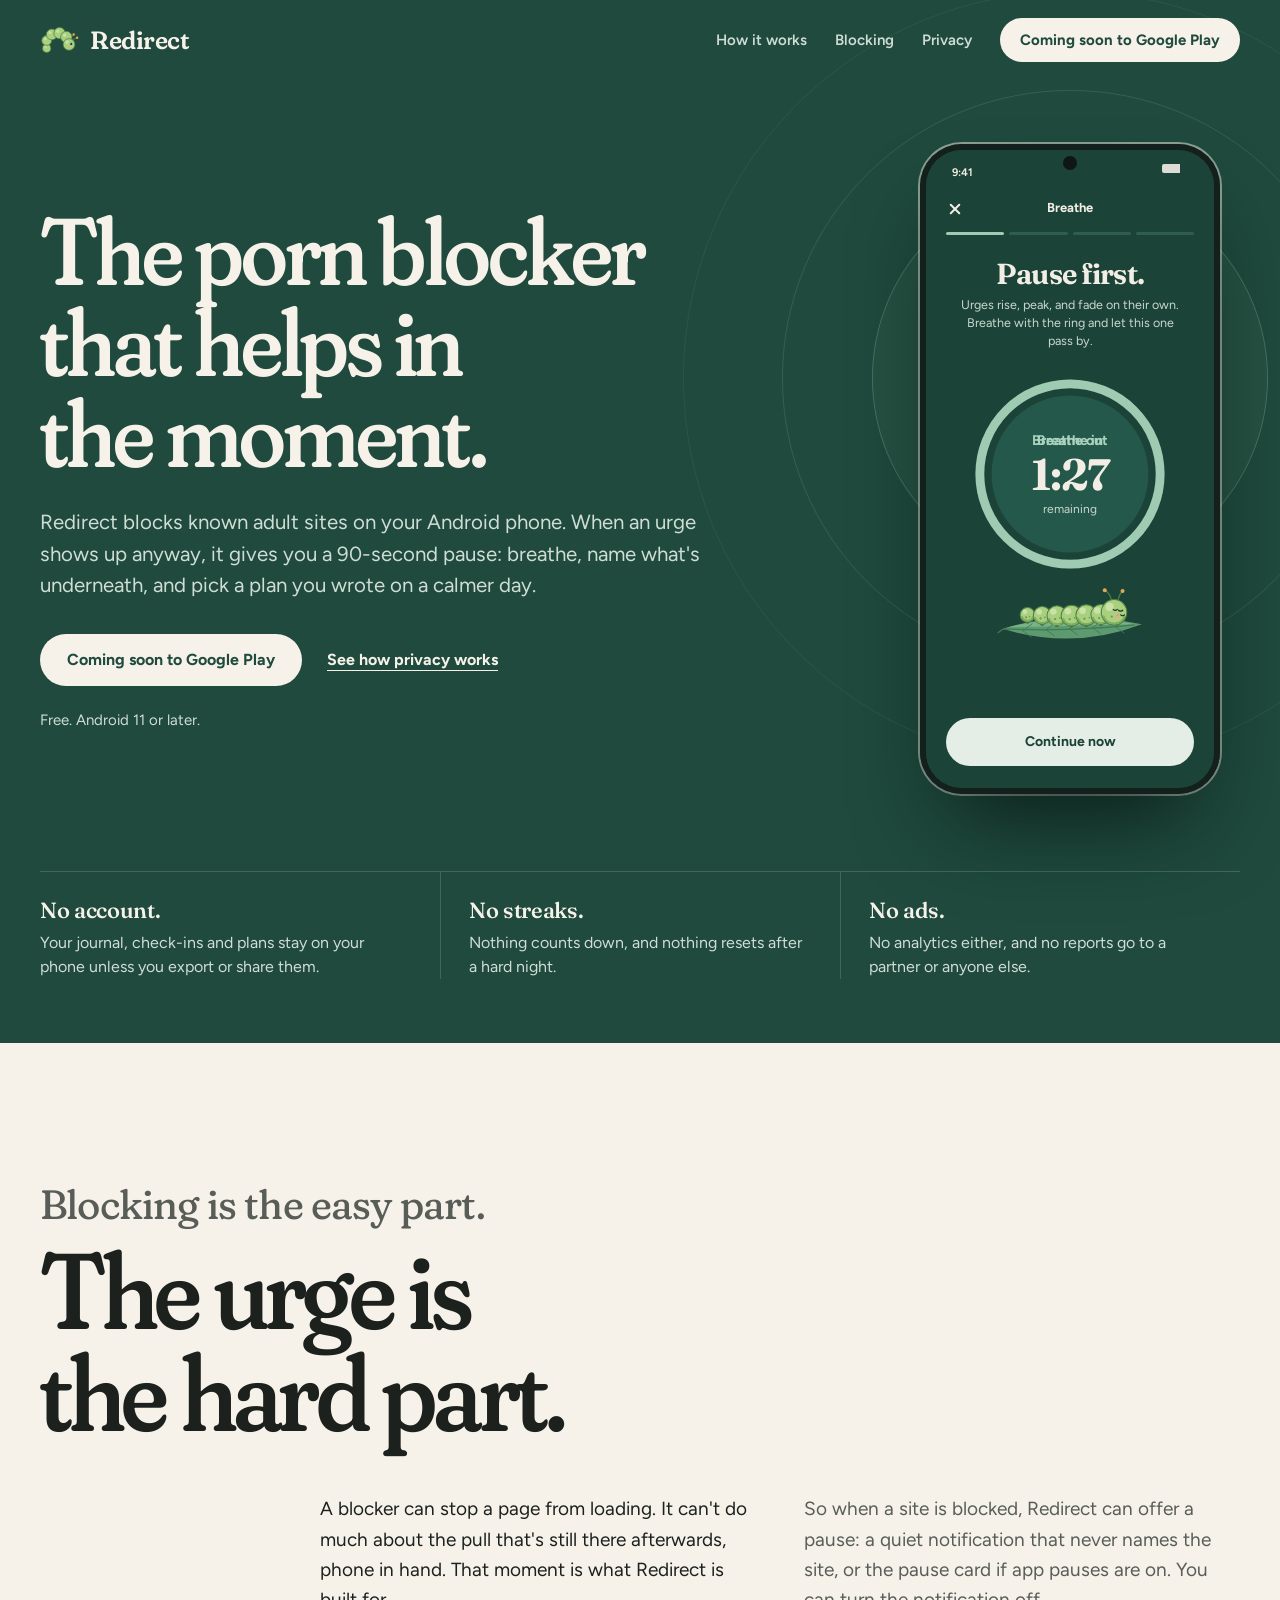
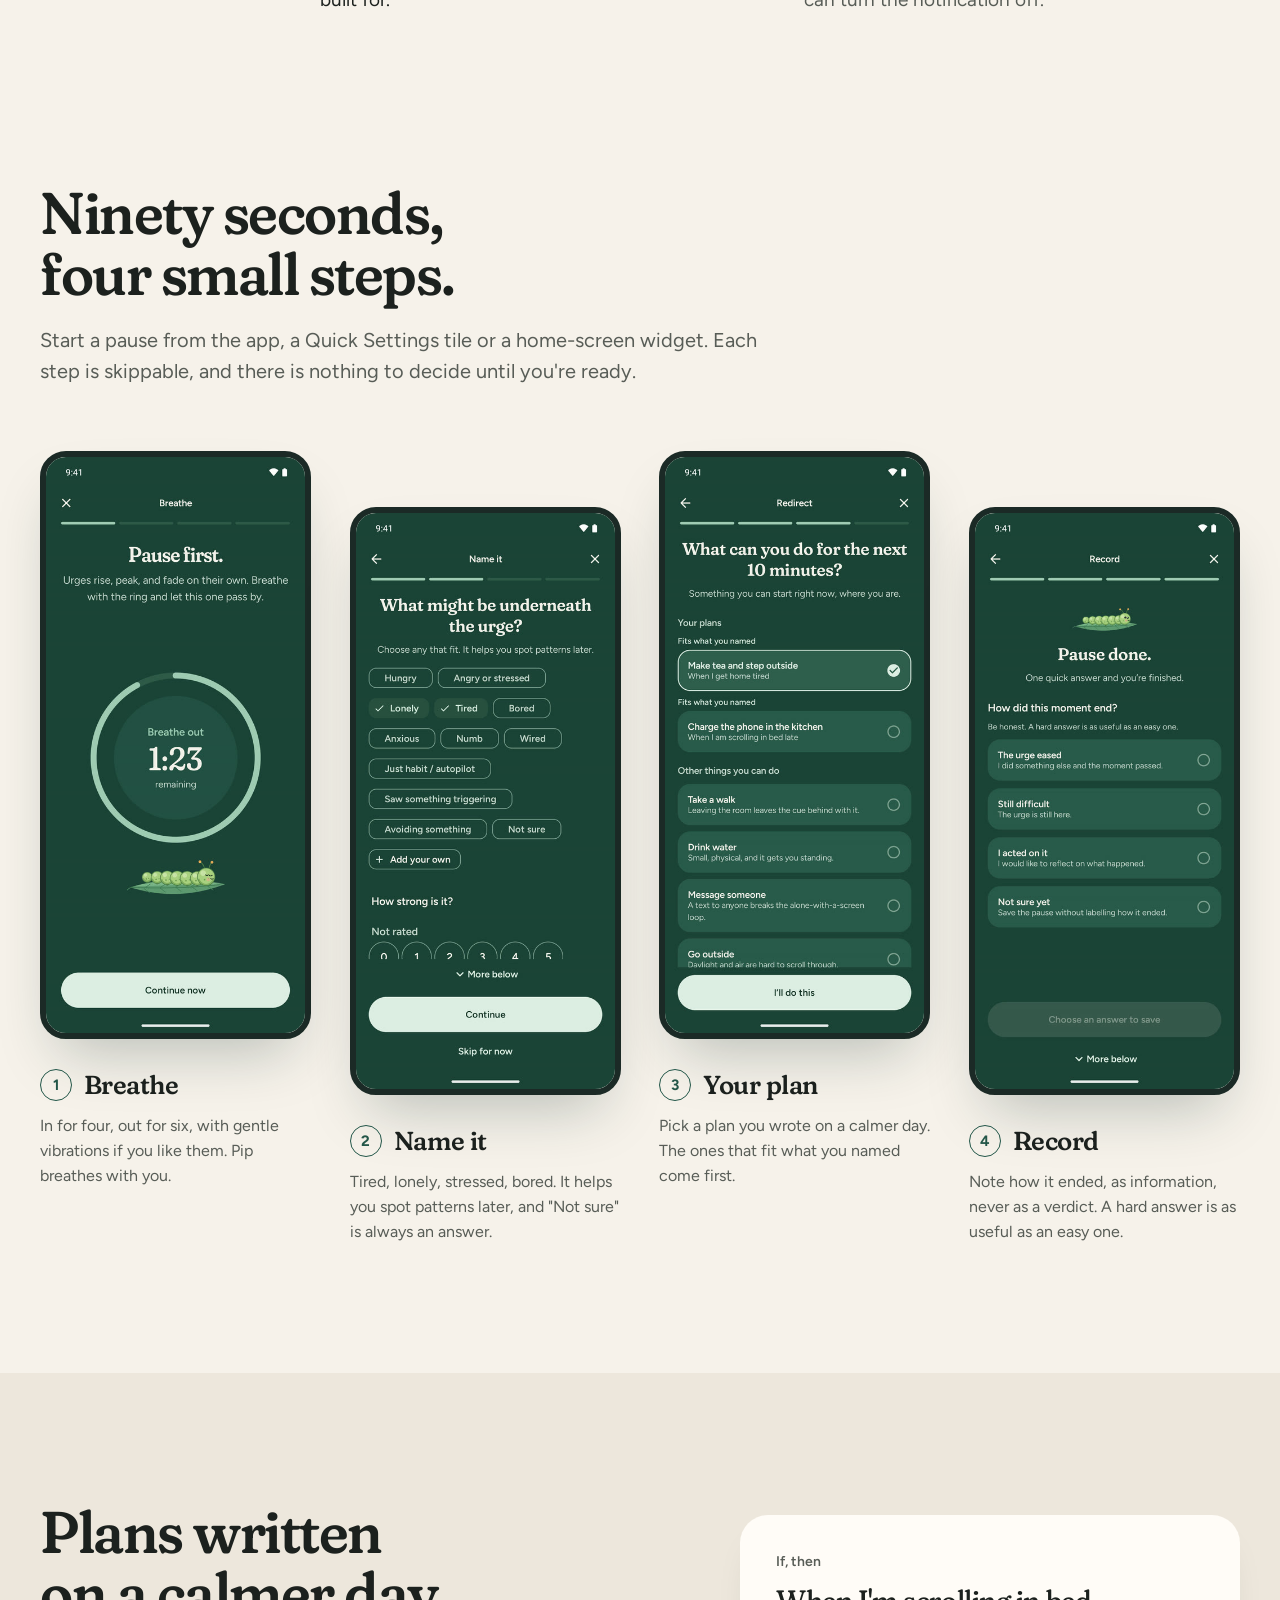
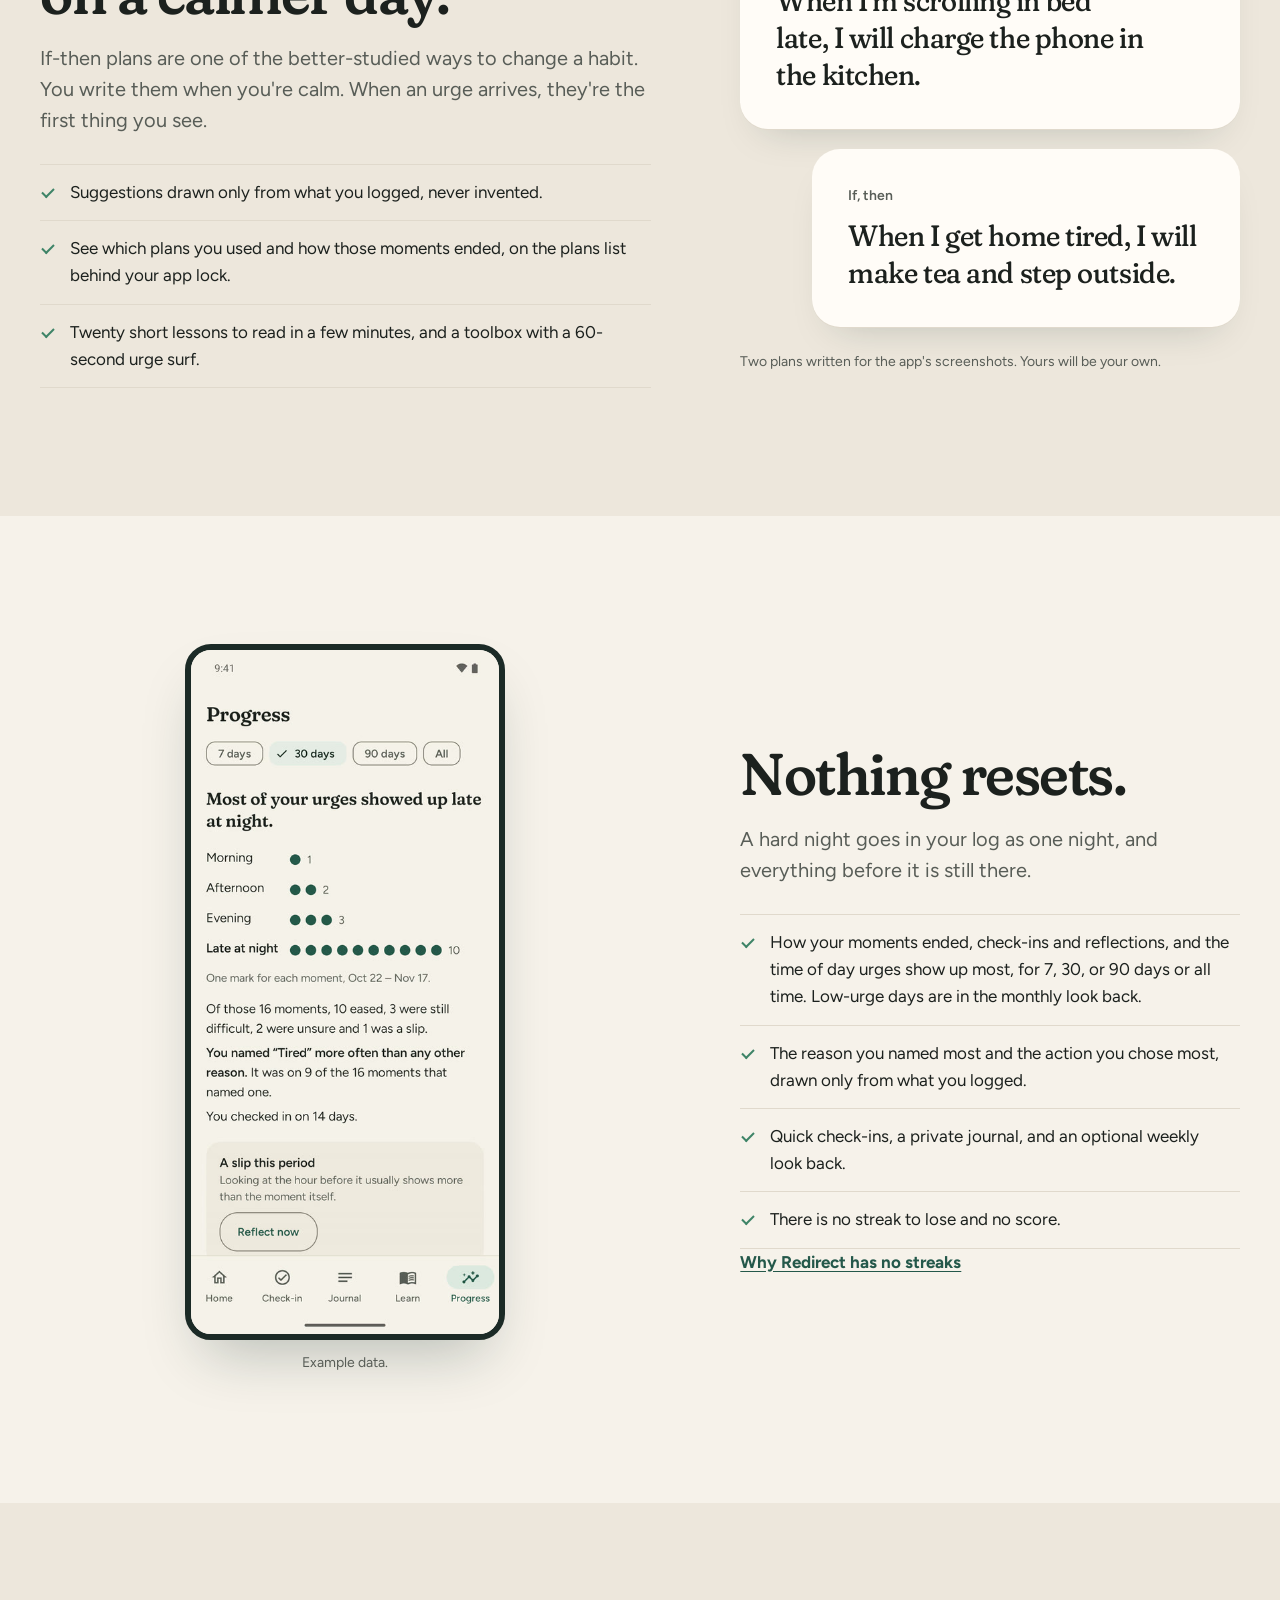
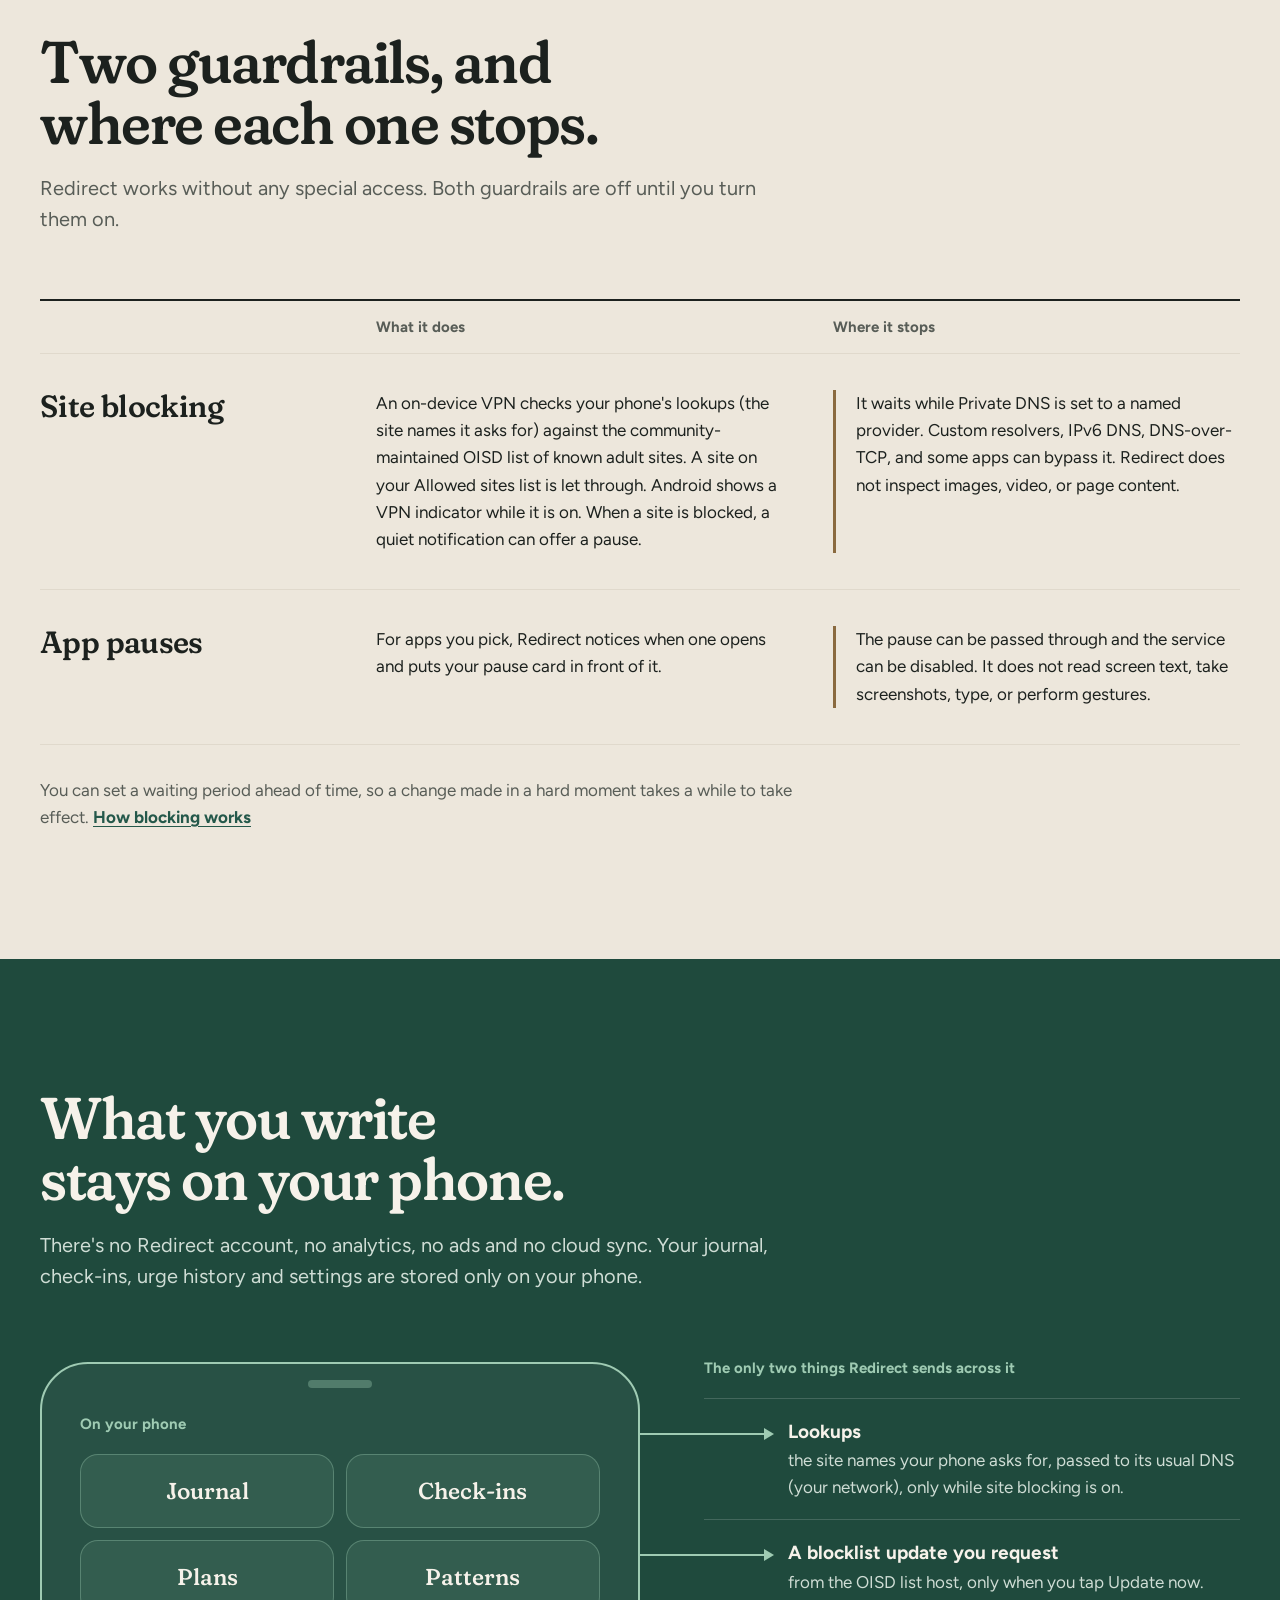
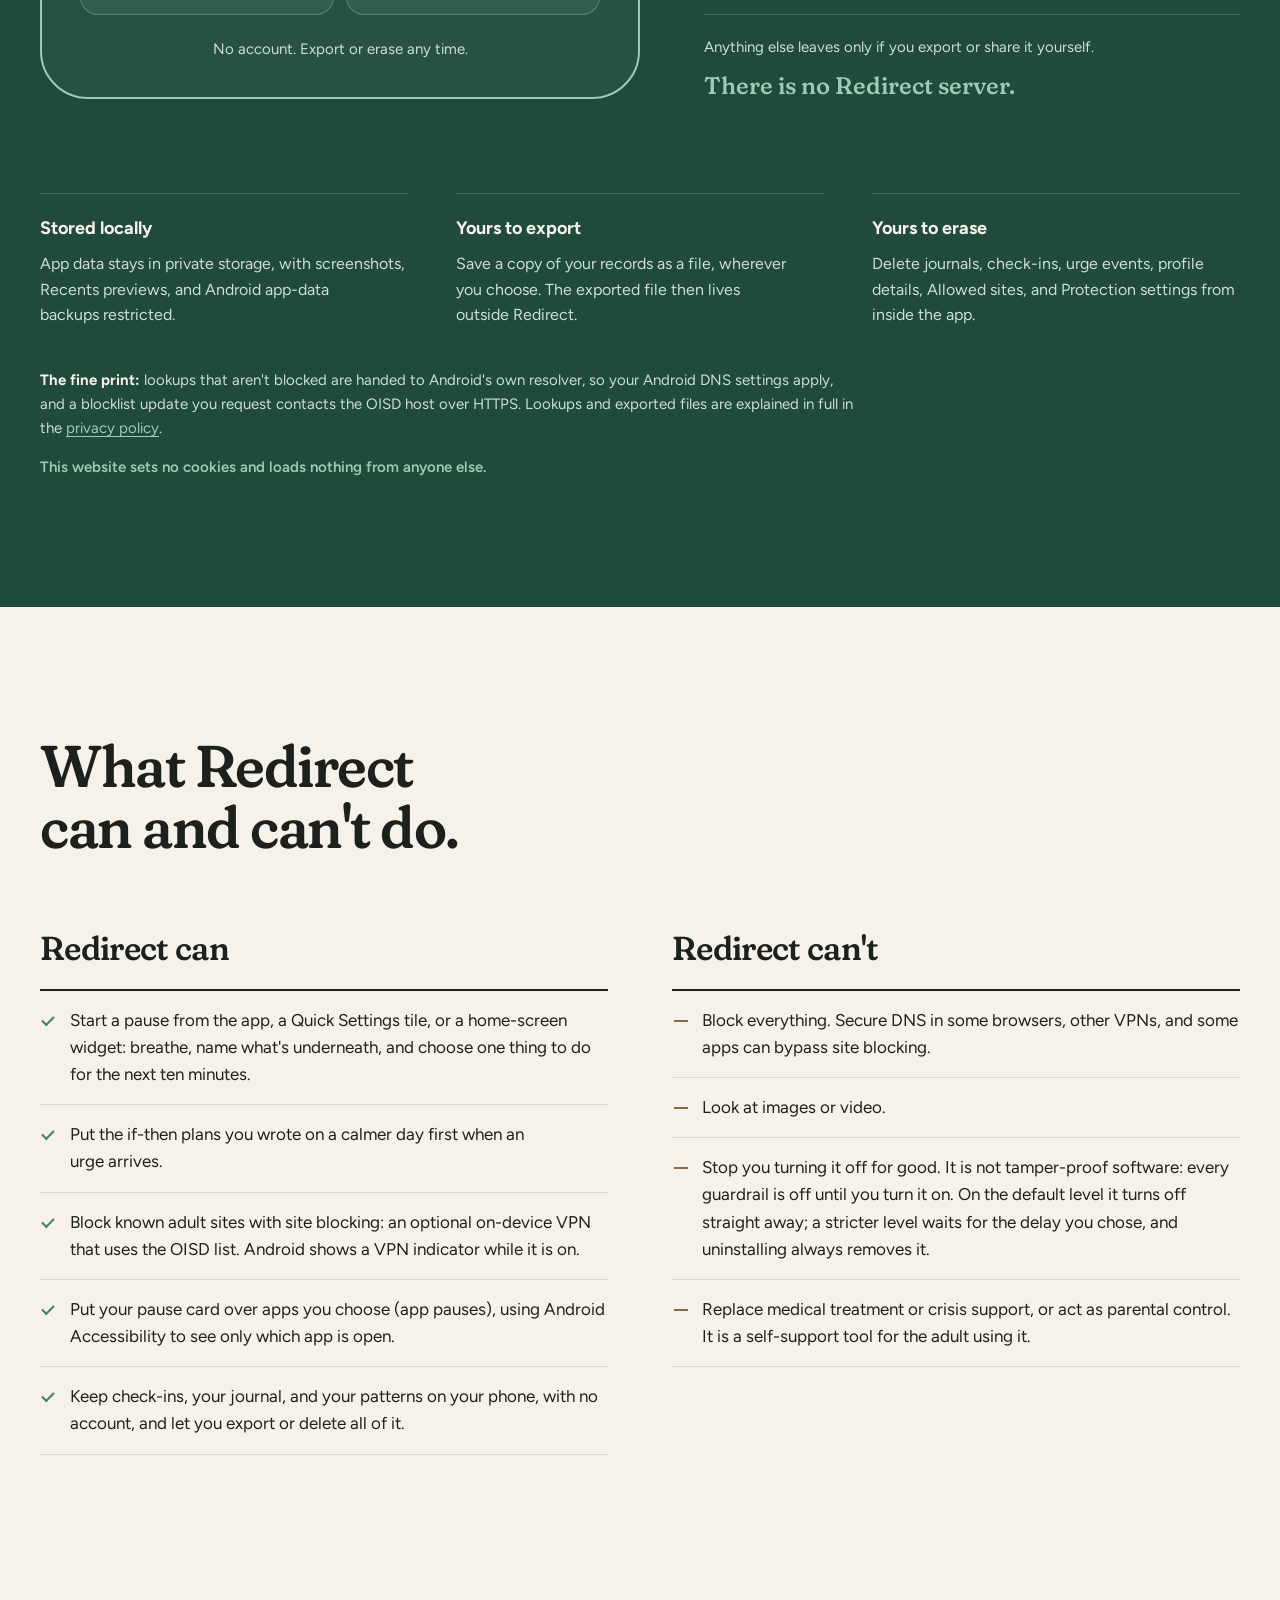
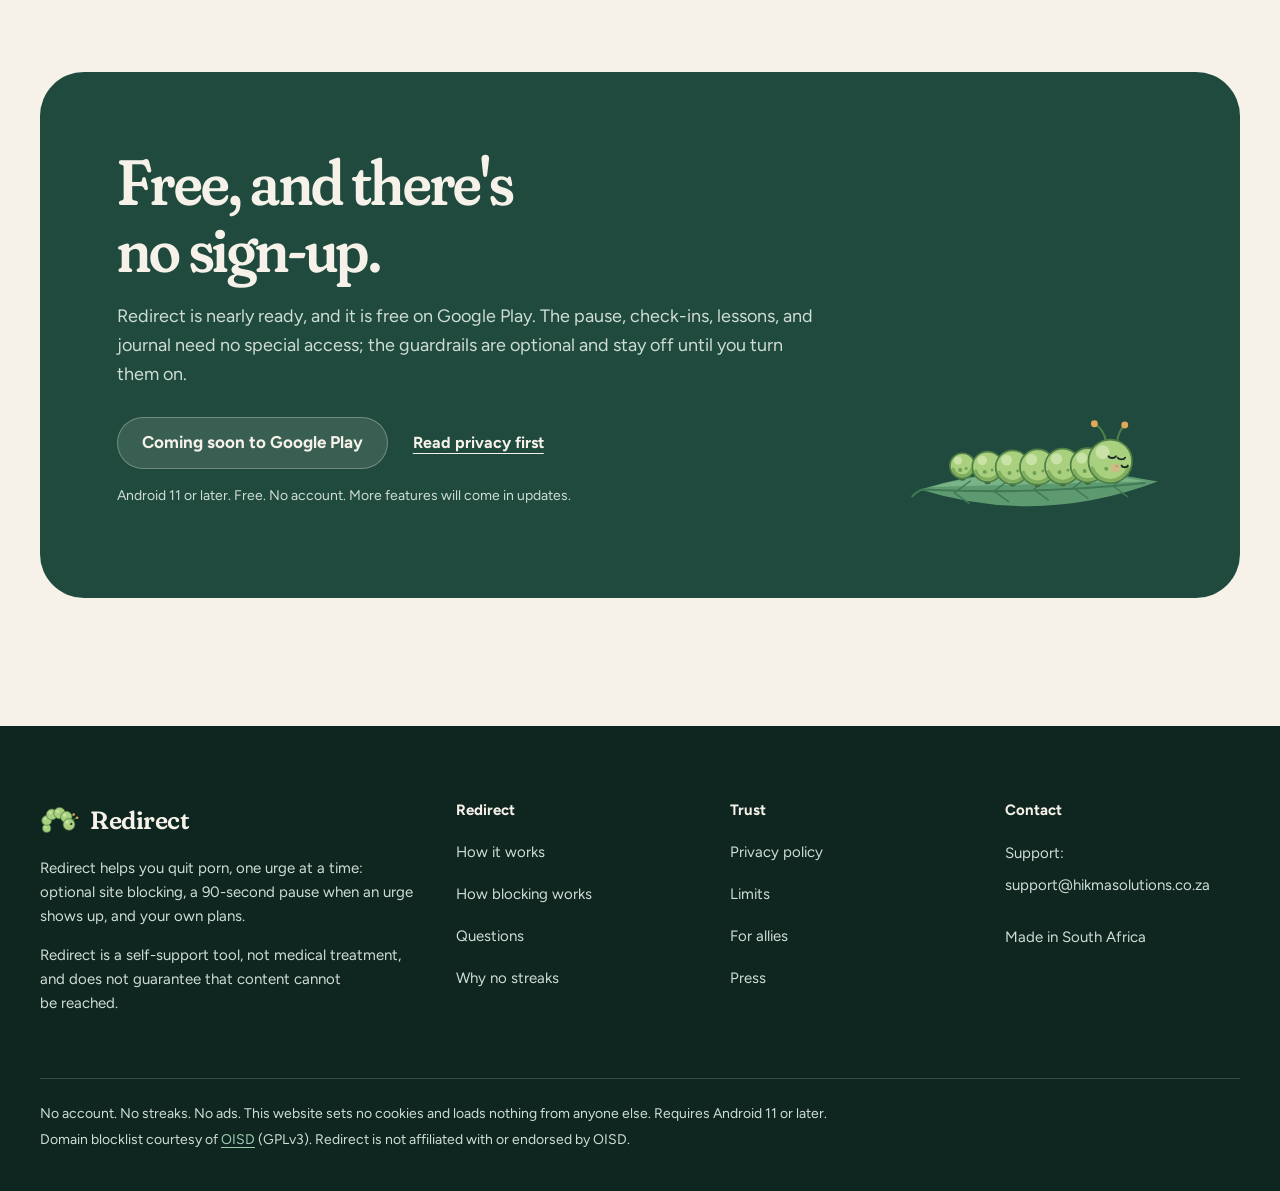
==== commit a6023a56: "Code 4 app screenshots and Progress wording (Nov 17, 2026) From New2thisshit/redirect PR #98.  Co-Au" ====
--- a/index.html
+++ b/index.html
@@ -142,7 +142,7 @@
             <p>In for four, out for six, with gentle vibrations if you like them. Pip breathes with you.</p>
           </li>
           <li>
-            <figure class="phone"><img src="img/screen-name-it.jpg" width="460" height="1019" loading="lazy" decoding="async" alt="Name it: What might be underneath the urge? Choices such as Hungry, Angry or stressed, Lonely, Tired, Bored, Anxious, and Not sure, with a 0 to 10 strength scale below."></figure>
+            <figure class="phone"><img src="img/screen-name-it.jpg" width="460" height="1022" loading="lazy" decoding="async" alt="Name it: What might be underneath the urge? Choices such as Hungry, Angry or stressed, Lonely, Tired, Bored, Anxious, and Not sure, with a 0 to 10 strength scale below."></figure>
             <h3><span class="step-n" aria-hidden="true">2</span>Name it</h3>
             <p>Tired, lonely, stressed, bored. It helps you spot patterns later, and "Not sure" is always an answer.</p>
           </li>
@@ -152,7 +152,7 @@
             <p>Pick a plan you wrote on a calmer day. The ones that fit what you named come first.</p>
           </li>
           <li>
-            <figure class="phone"><img src="img/screen-record.jpg" width="460" height="1019" loading="lazy" decoding="async" alt="Record: Pause done. How did this moment end? The urge eased, Still difficult, I acted on it, or Not sure yet. Be honest: a hard answer is as useful as an easy one."></figure>
+            <figure class="phone"><img src="img/screen-record.jpg" width="460" height="1022" loading="lazy" decoding="async" alt="Record: Pause done. How did this moment end? The urge eased, Still difficult, I acted on it, or Not sure yet. Be honest: a hard answer is as useful as an easy one."></figure>
             <h3><span class="step-n" aria-hidden="true">4</span>Record</h3>
             <p>Note how it ended, as information, never as a verdict. A hard answer is as useful as an easy one.</p>
           </li>
@@ -185,7 +185,7 @@
           <h2 id="progress-title">Nothing resets.</h2>
           <p class="lead">A hard night goes in your log as one night, and everything before it is still there.</p>
           <ul class="ticks">
-            <li>Counts of moments logged and how they ended, check-ins, reflections, and low-urge days, for 7, 30, or 90 days or all time.</li>
+            <li>How your moments ended, check-ins and reflections, and the time of day urges show up most, for 7, 30, or 90 days or all time. Low-urge days are in the monthly look back.</li>
             <li>The reason you named most and the action you chose most, drawn only from what you logged.</li>
             <li>Quick check-ins, a private journal, and an optional weekly look back.</li>
             <li>There is no streak to lose and no score.</li>
@@ -193,7 +193,7 @@
           <p><a class="text-link" href="why-no-streaks.html">Why Redirect has no streaks</a></p>
         </div>
         <figure class="phone phone-lg">
-          <img src="img/screen-progress.jpg" width="460" height="1022" loading="lazy" decoding="async" alt="Progress: 155 moments logged, 30 check-ins, 7 reflections, 14 low-urge days and 3 lessons finished, with Tired as the reason named most and Stretch as the action chosen most. Example data.">
+          <img src="img/screen-progress.jpg" width="460" height="1022" loading="lazy" decoding="async" alt="Progress over 30 days: most urges showed up late at night. Of 16 moments, 10 eased, 3 were still difficult, 2 were unsure and 1 was a slip, and Tired was the reason named most. Example data.">
           <figcaption>Example data.</figcaption>
         </figure>
       </div>
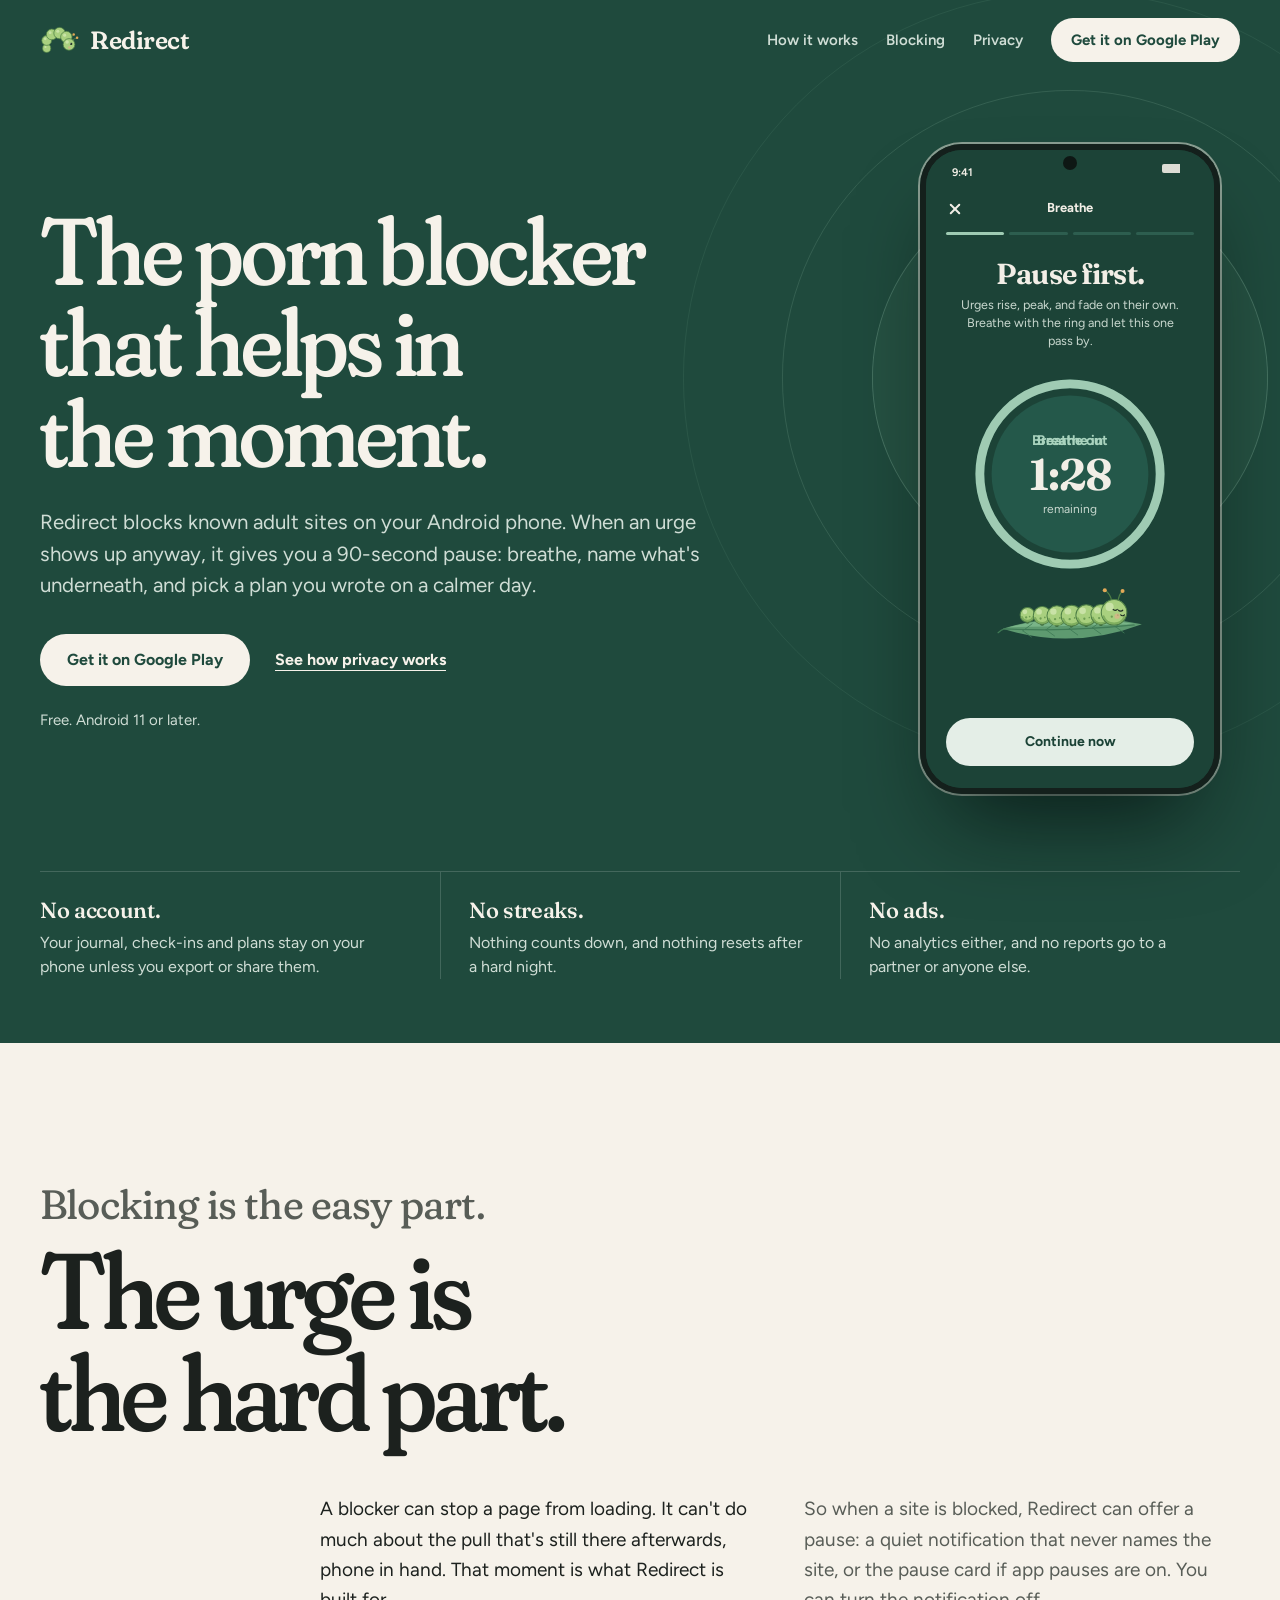
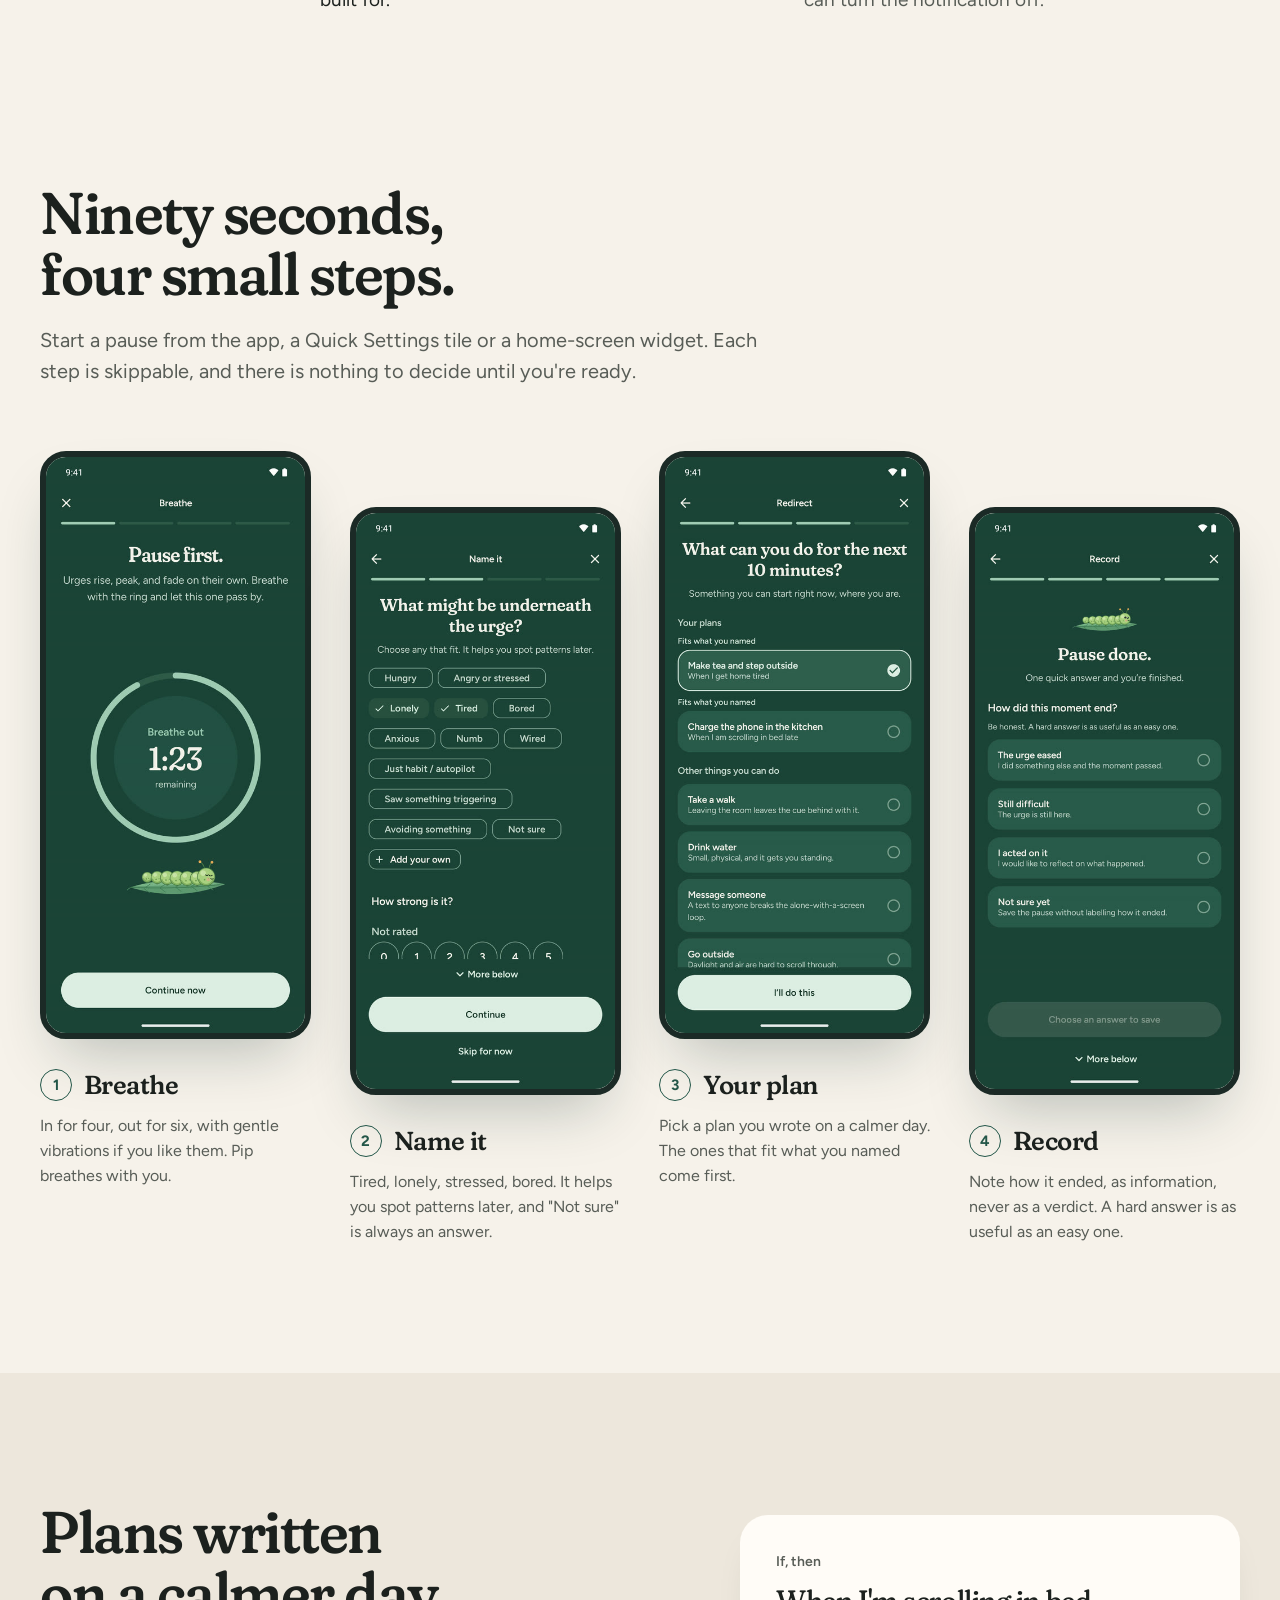
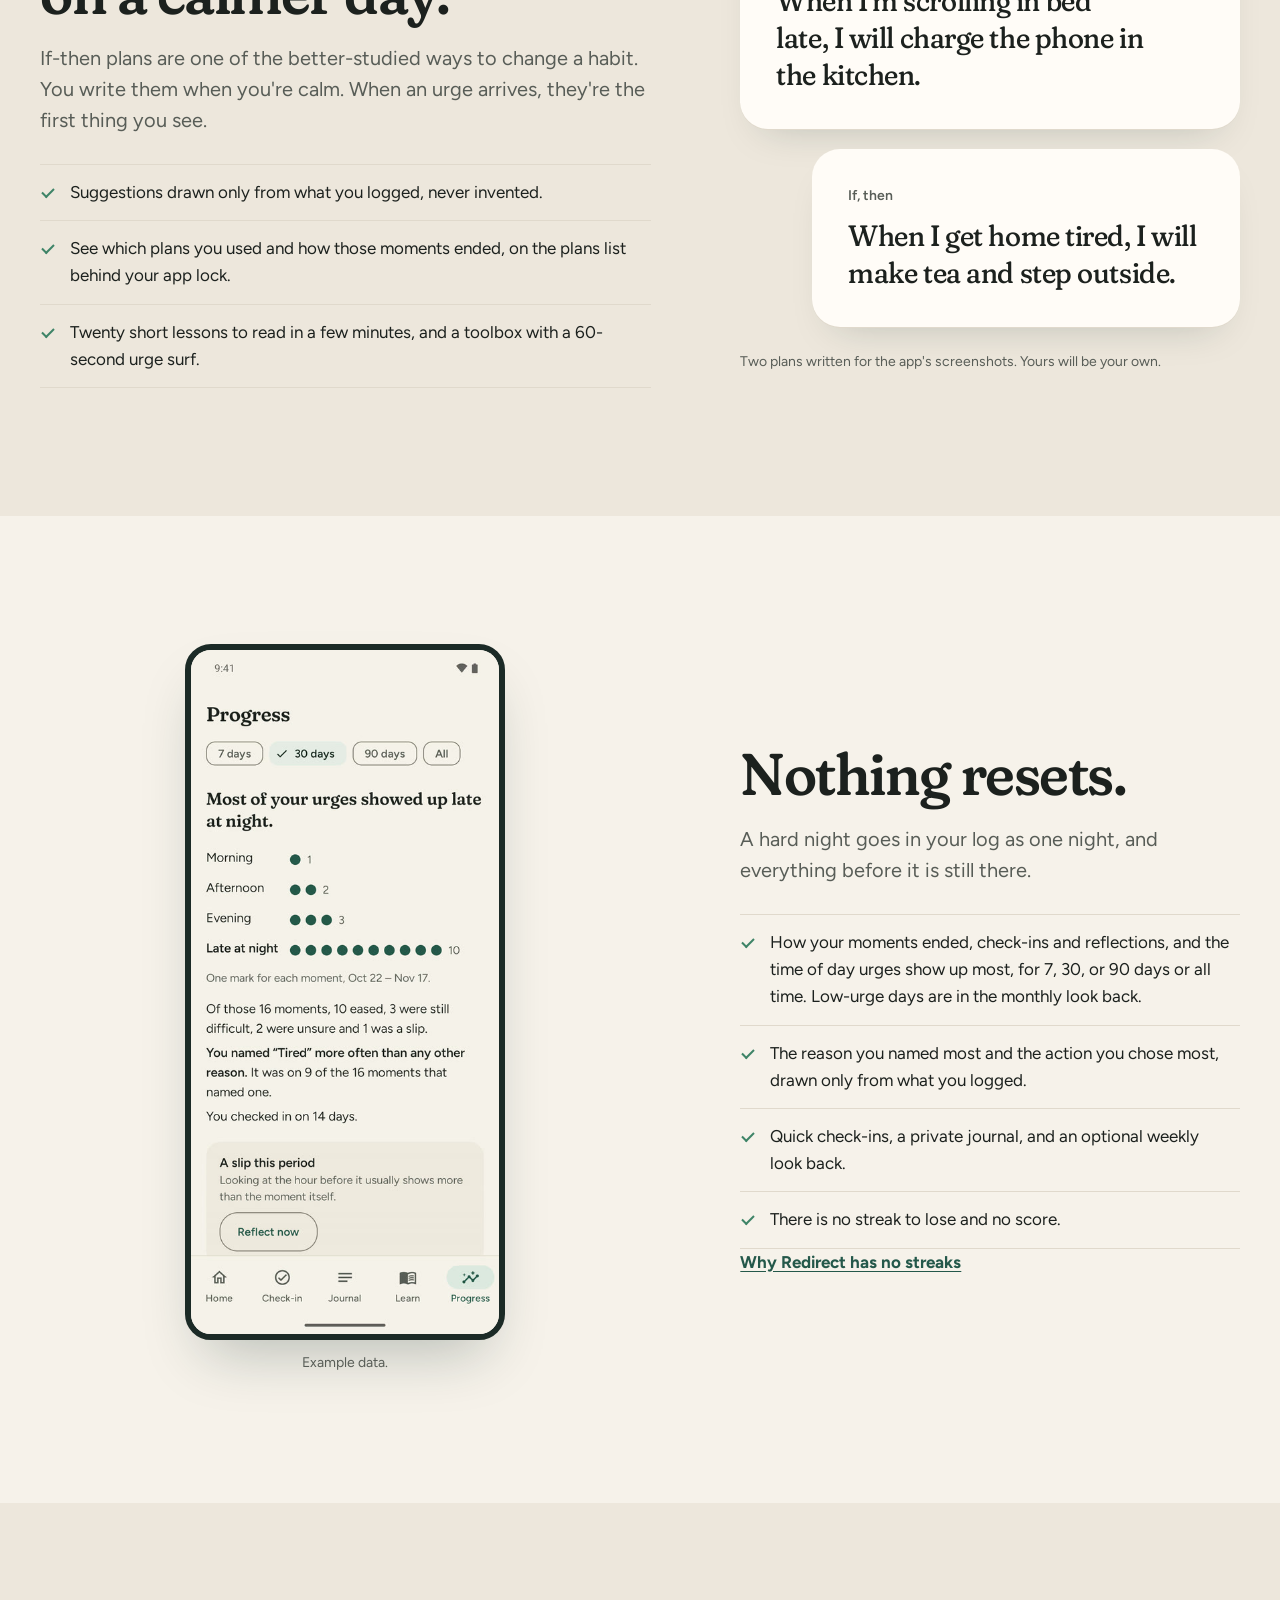
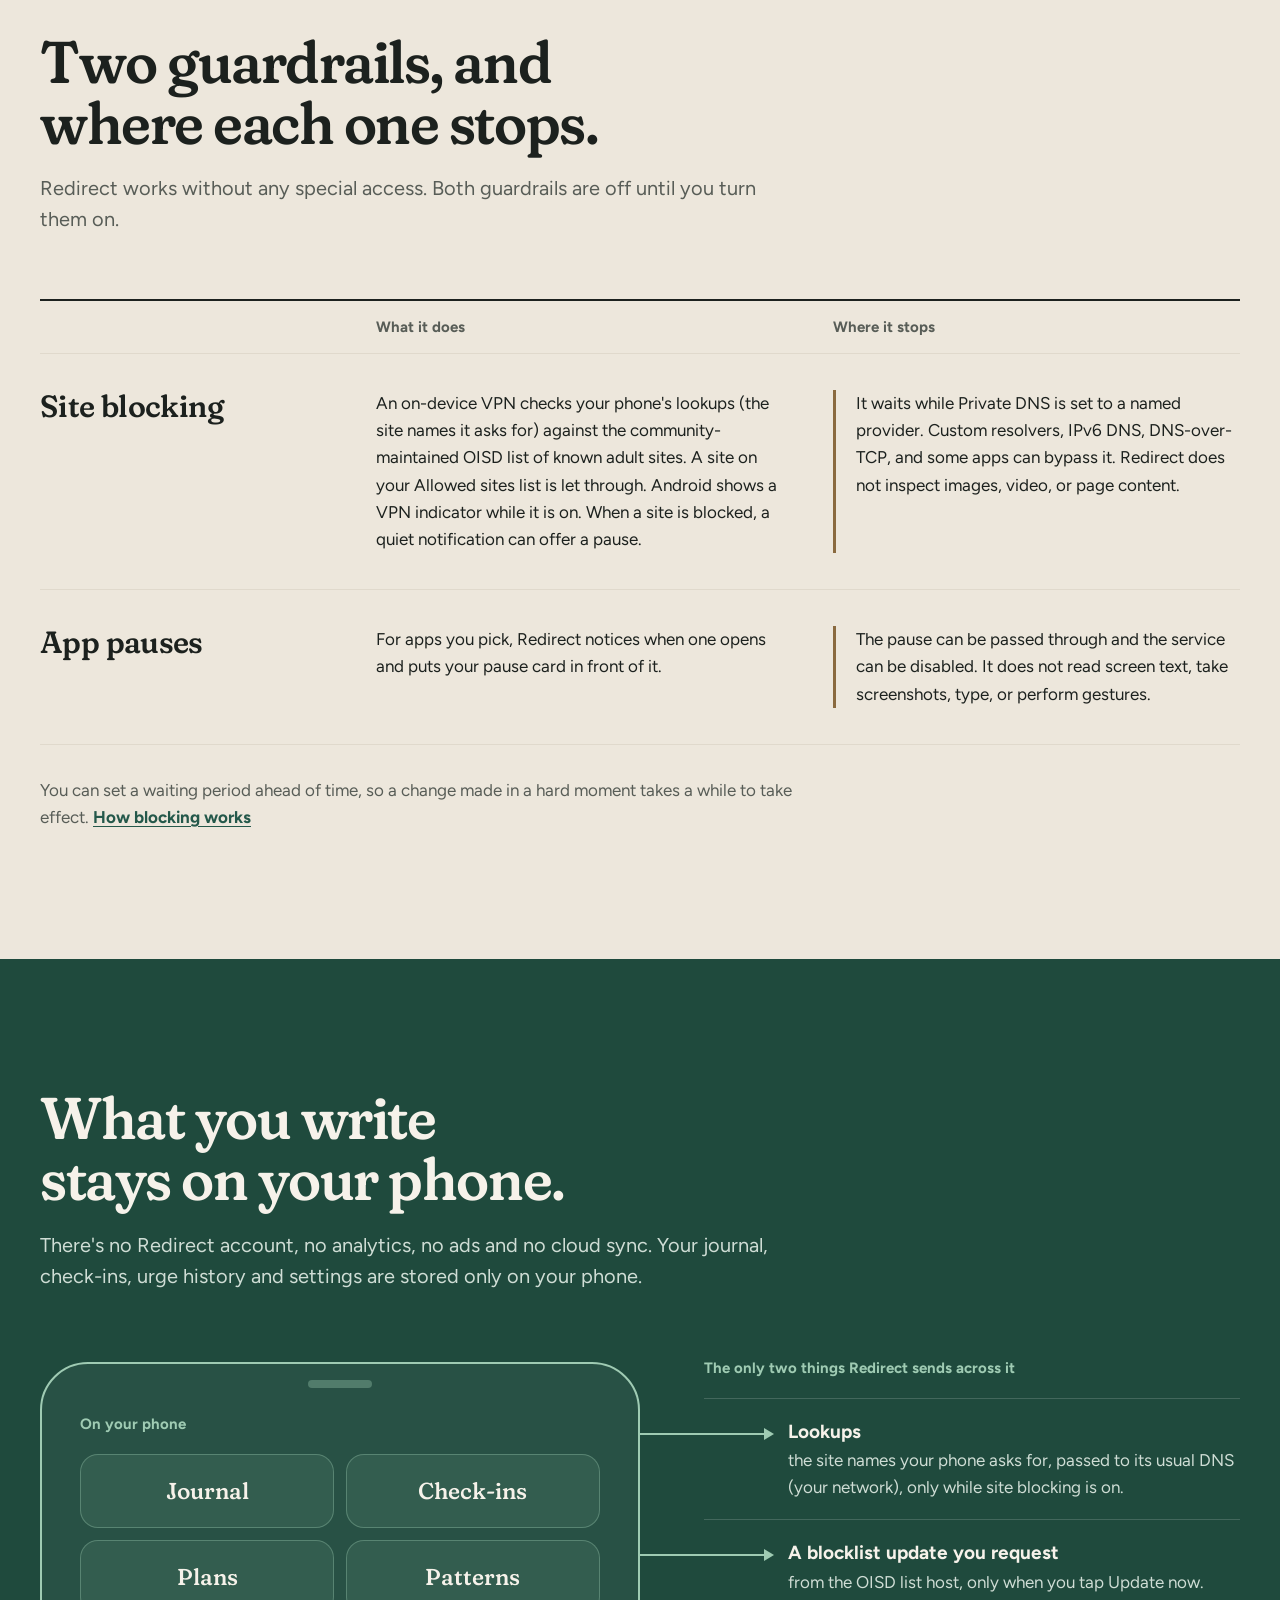
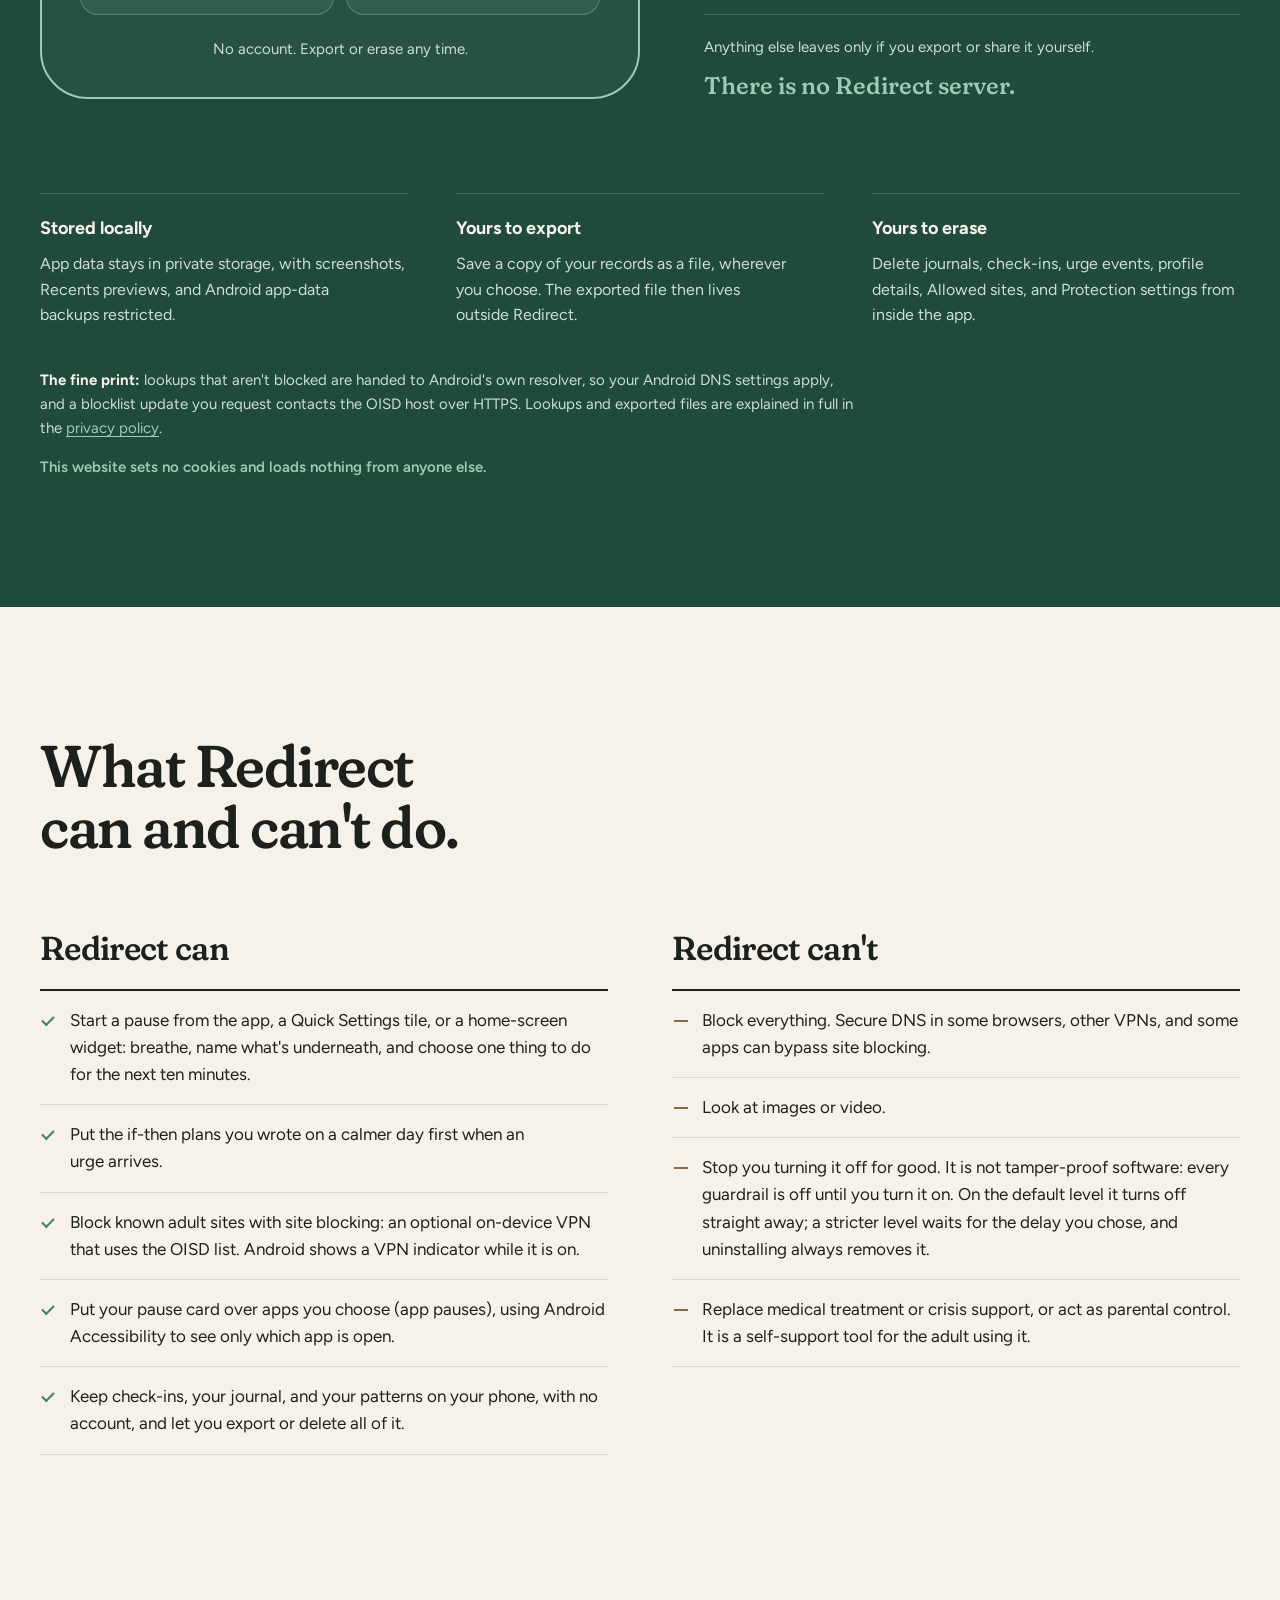
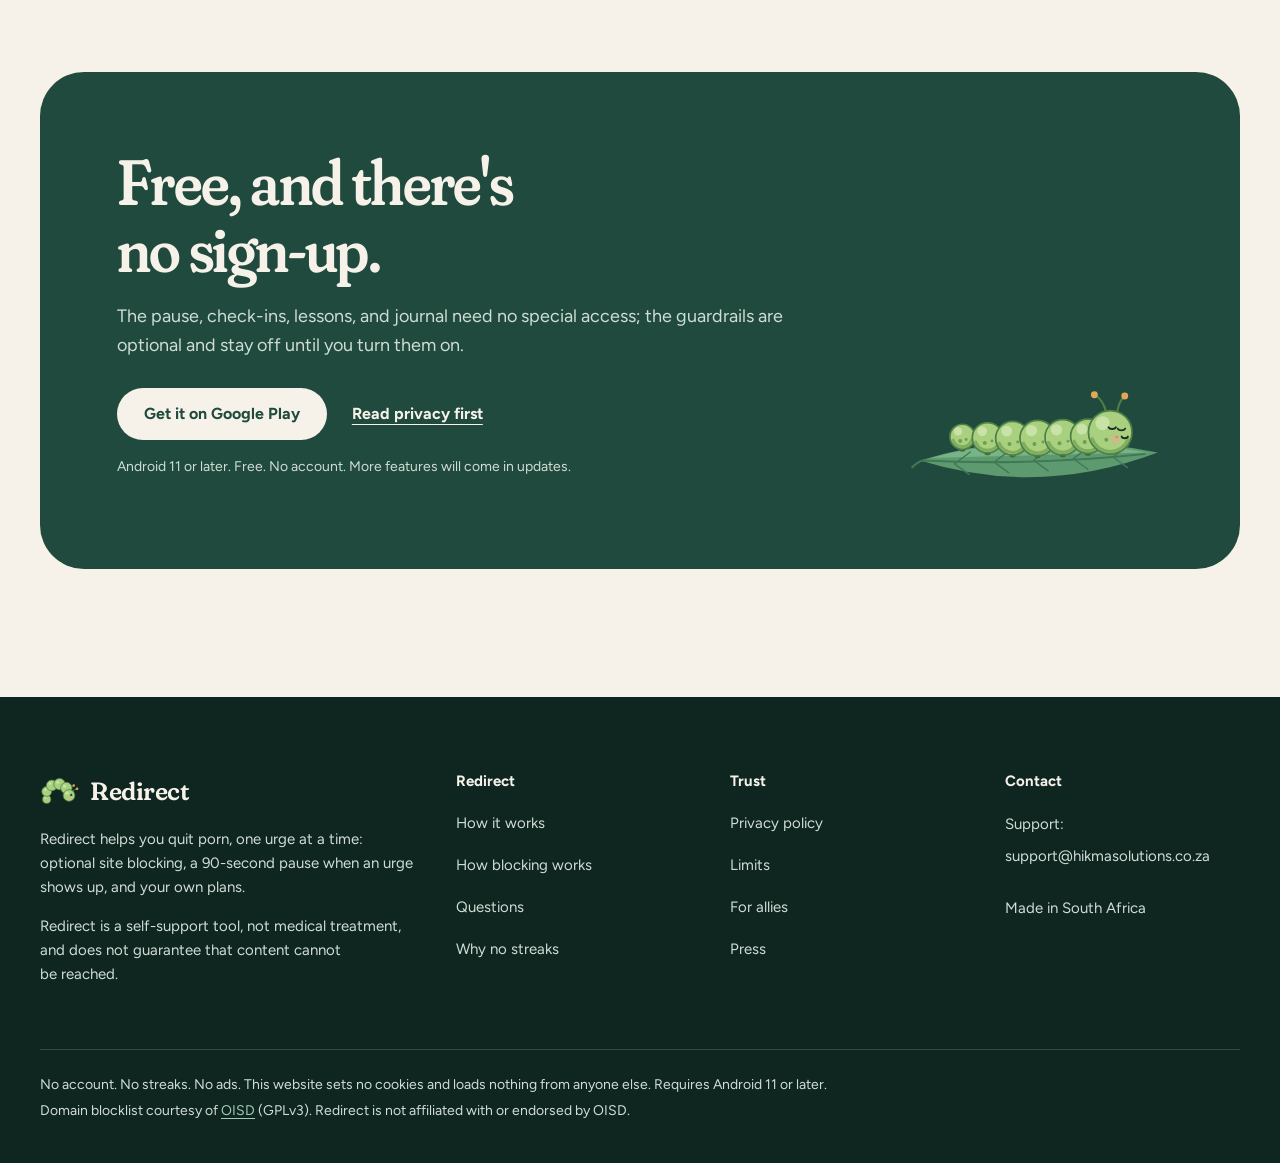
==== commit baa4d1d1: "Redirect is live on Google Play: Play buttons read "Get it on Google Play" (app repo PR #133) Co-Aut" ====
--- a/index.html
+++ b/index.html
@@ -51,7 +51,7 @@
           <a class="nav-text" href="#pause">How it works</a>
           <a class="nav-text" href="how-blocking-works.html">Blocking</a>
           <a class="nav-text" href="privacy.html">Privacy</a>
-          <a class="nav-cta" href="#get-it" data-play-link><span data-play-label>Coming soon to Google Play</span></a>
+          <a class="nav-cta" href="https://play.google.com/store/apps/details?id=com.redirect.app" rel="noopener" data-play-link><span data-play-label>Get it on Google Play</span></a>
           <details class="menu">
             <summary>Menu</summary>
             <div class="menu-panel">
@@ -62,7 +62,7 @@
               <a href="for-allies.html">For allies</a>
               <a href="why-no-streaks.html">Why no streaks</a>
               <a href="press.html">Press</a>
-              <a class="menu-cta" href="#get-it" data-play-link><span data-play-label>Coming soon to Google Play</span></a>
+              <a class="menu-cta" href="https://play.google.com/store/apps/details?id=com.redirect.app" rel="noopener" data-play-link><span data-play-label>Get it on Google Play</span></a>
             </div>
           </details>
         </nav>
@@ -73,7 +73,7 @@
         <h1>The porn blocker that helps in the moment.</h1>
         <p class="lede">Redirect blocks known adult sites on your Android phone. When an urge shows up anyway, it gives you a 90-second pause: breathe, name what's underneath, and pick a plan you wrote on a calmer day.</p>
         <div class="actions">
-          <a class="btn btn-primary" href="#get-it" data-play-link><span data-play-label>Coming soon to Google Play</span></a>
+          <a class="btn btn-primary" href="https://play.google.com/store/apps/details?id=com.redirect.app" rel="noopener" data-play-link><span data-play-label>Get it on Google Play</span></a>
           <a class="btn btn-quiet" href="#privacy">See how privacy works</a>
         </div>
         <p class="hero-note">Free. Android 11 or later.</p>
@@ -293,7 +293,7 @@
         <div class="cta-card on-pine">
           <div class="cta-copy">
             <h2 id="cta-title">Free, and there's no sign-up.</h2>
-            <div data-play-state="soon">
+            <div data-play-state="soon" hidden>
               <p>Redirect is nearly ready, and it is free on Google Play. The pause, check-ins, lessons, and journal need no special access; the guardrails are optional and stay off until you turn them on.</p>
               <div class="actions">
                 <p class="soon-badge">Coming soon to Google Play</p>
@@ -303,10 +303,10 @@
               </div>
               <p class="micro" data-waitlist-note hidden>Your email is used once, to tell you Redirect is out. No newsletter, and it is never sold or shared.</p>
             </div>
-            <div data-play-state="preregister live" hidden>
+            <div data-play-state="preregister live">
               <p>The pause, check-ins, lessons, and journal need no special access; the guardrails are optional and stay off until you turn them on.</p>
               <div class="actions">
-                <a class="btn btn-primary" href="#get-it" data-play-link><span data-play-label>Get it on Google Play</span></a>
+                <a class="btn btn-primary" href="https://play.google.com/store/apps/details?id=com.redirect.app" rel="noopener" data-play-link><span data-play-label>Get it on Google Play</span></a>
                 <a class="btn btn-quiet" href="privacy.html">Read privacy first</a>
               </div>
               <p class="micro" data-play-state="preregister" hidden>Pre-register on Google Play and you'll be told when it's out (eligible phones can install it automatically). No email needed.</p>
--- a/site.css
+++ b/site.css
@@ -165,11 +165,11 @@
   position: absolute; right: 0; top: calc(100% + 10px); display: grid; width: min(280px, calc(100vw - 32px)); padding: 8px;
   border: 1px solid var(--line); border-radius: 20px; background: var(--surface); color: var(--ink); box-shadow: var(--shadow);
 }
-.menu-panel a { display: flex; min-height: 44px; align-items: center; padding: 0 14px; border-radius: 12px; font-weight: 600; text-decoration: none; }
-.menu-panel a:hover { background: var(--paper-2); }
+.menu-panel a { display: flex; min-height: 44px; align-items: center; padding: 0 14px; border-radius: 12px; font-weight: 600; color: var(--ink); text-decoration: none; }
+.menu-panel a:hover { background: var(--paper-2); color: var(--ink); }
 .menu-panel a[aria-current="page"] { color: var(--accent); text-decoration: underline; }
 .menu-panel .menu-cta { margin-top: 6px; justify-content: center; background: var(--btn); color: #fff; font-weight: 700; }
-.menu-panel .menu-cta:hover { background: var(--btn-hover); }
+.menu-panel .menu-cta:hover { background: var(--btn-hover); color: #fff; }
 .menu-panel :focus-visible { outline-color: var(--ink); }
 
 /* ---------- Home hero ---------- */
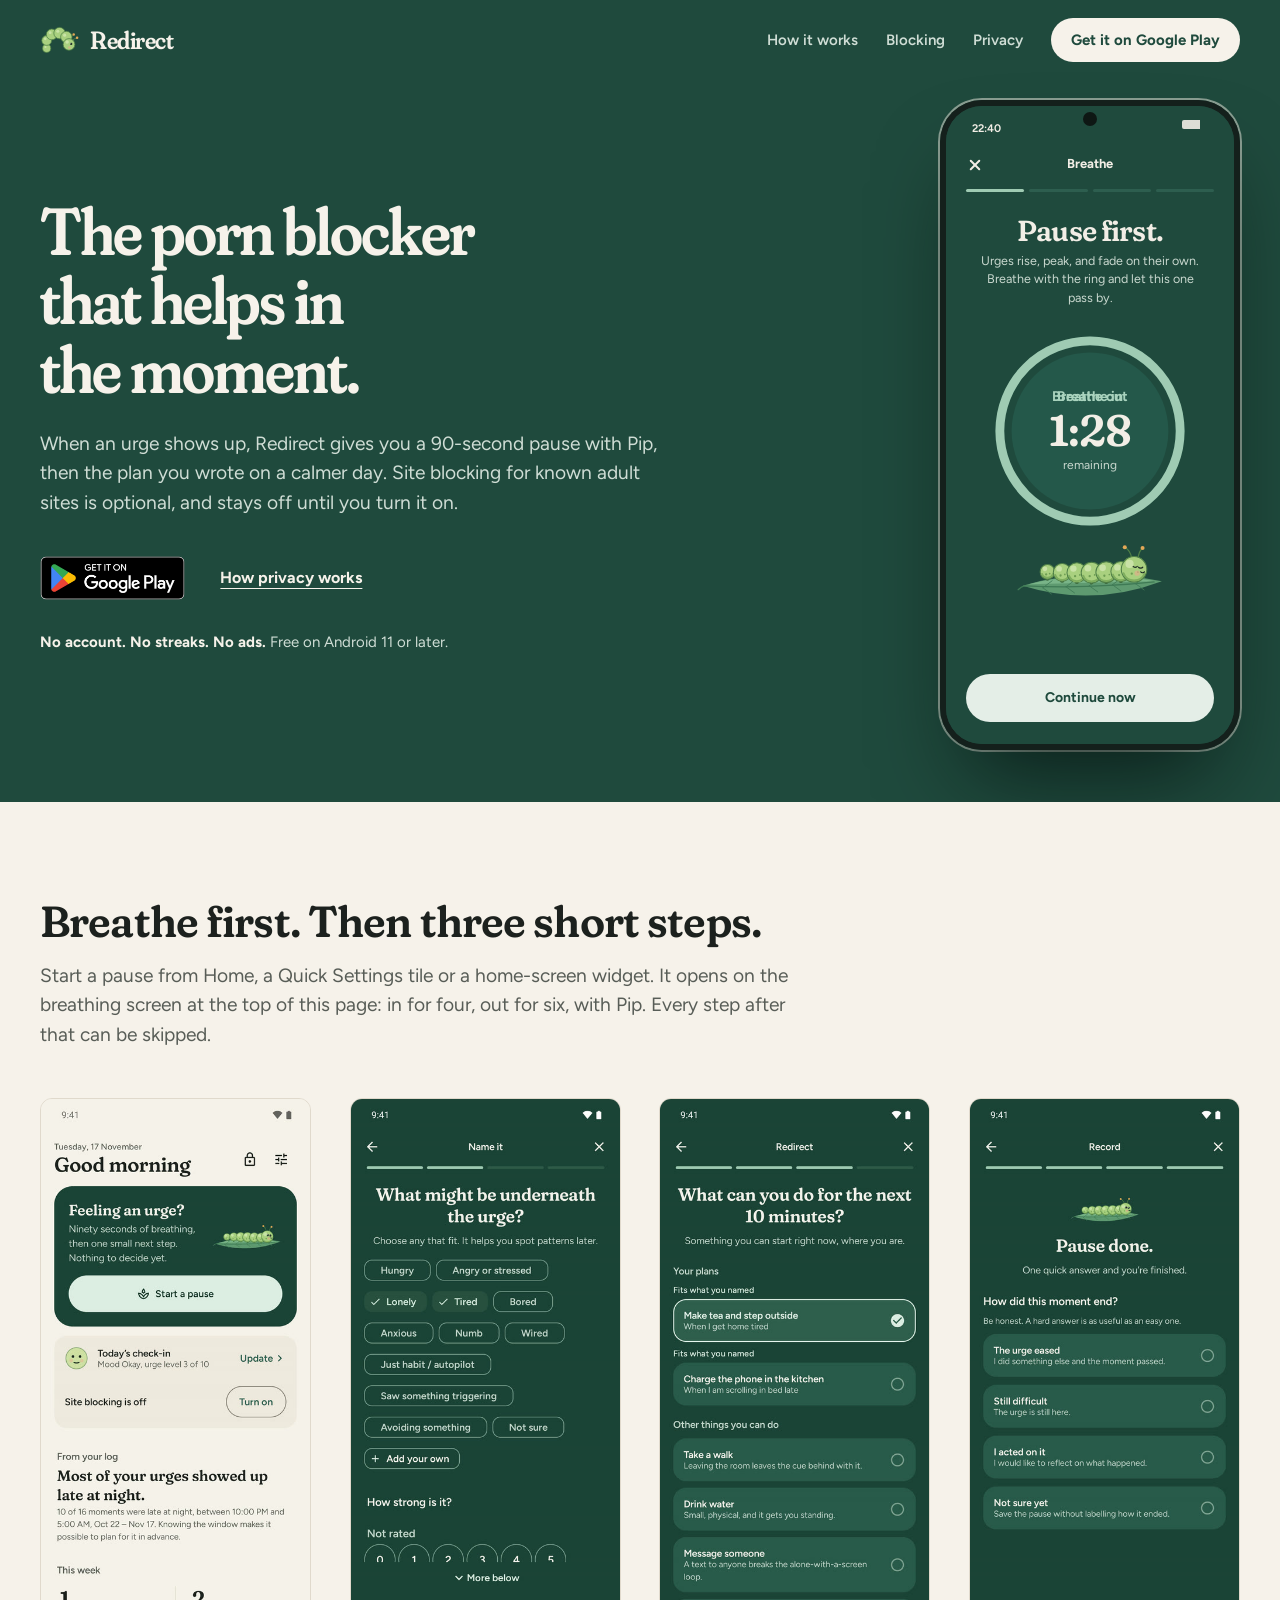
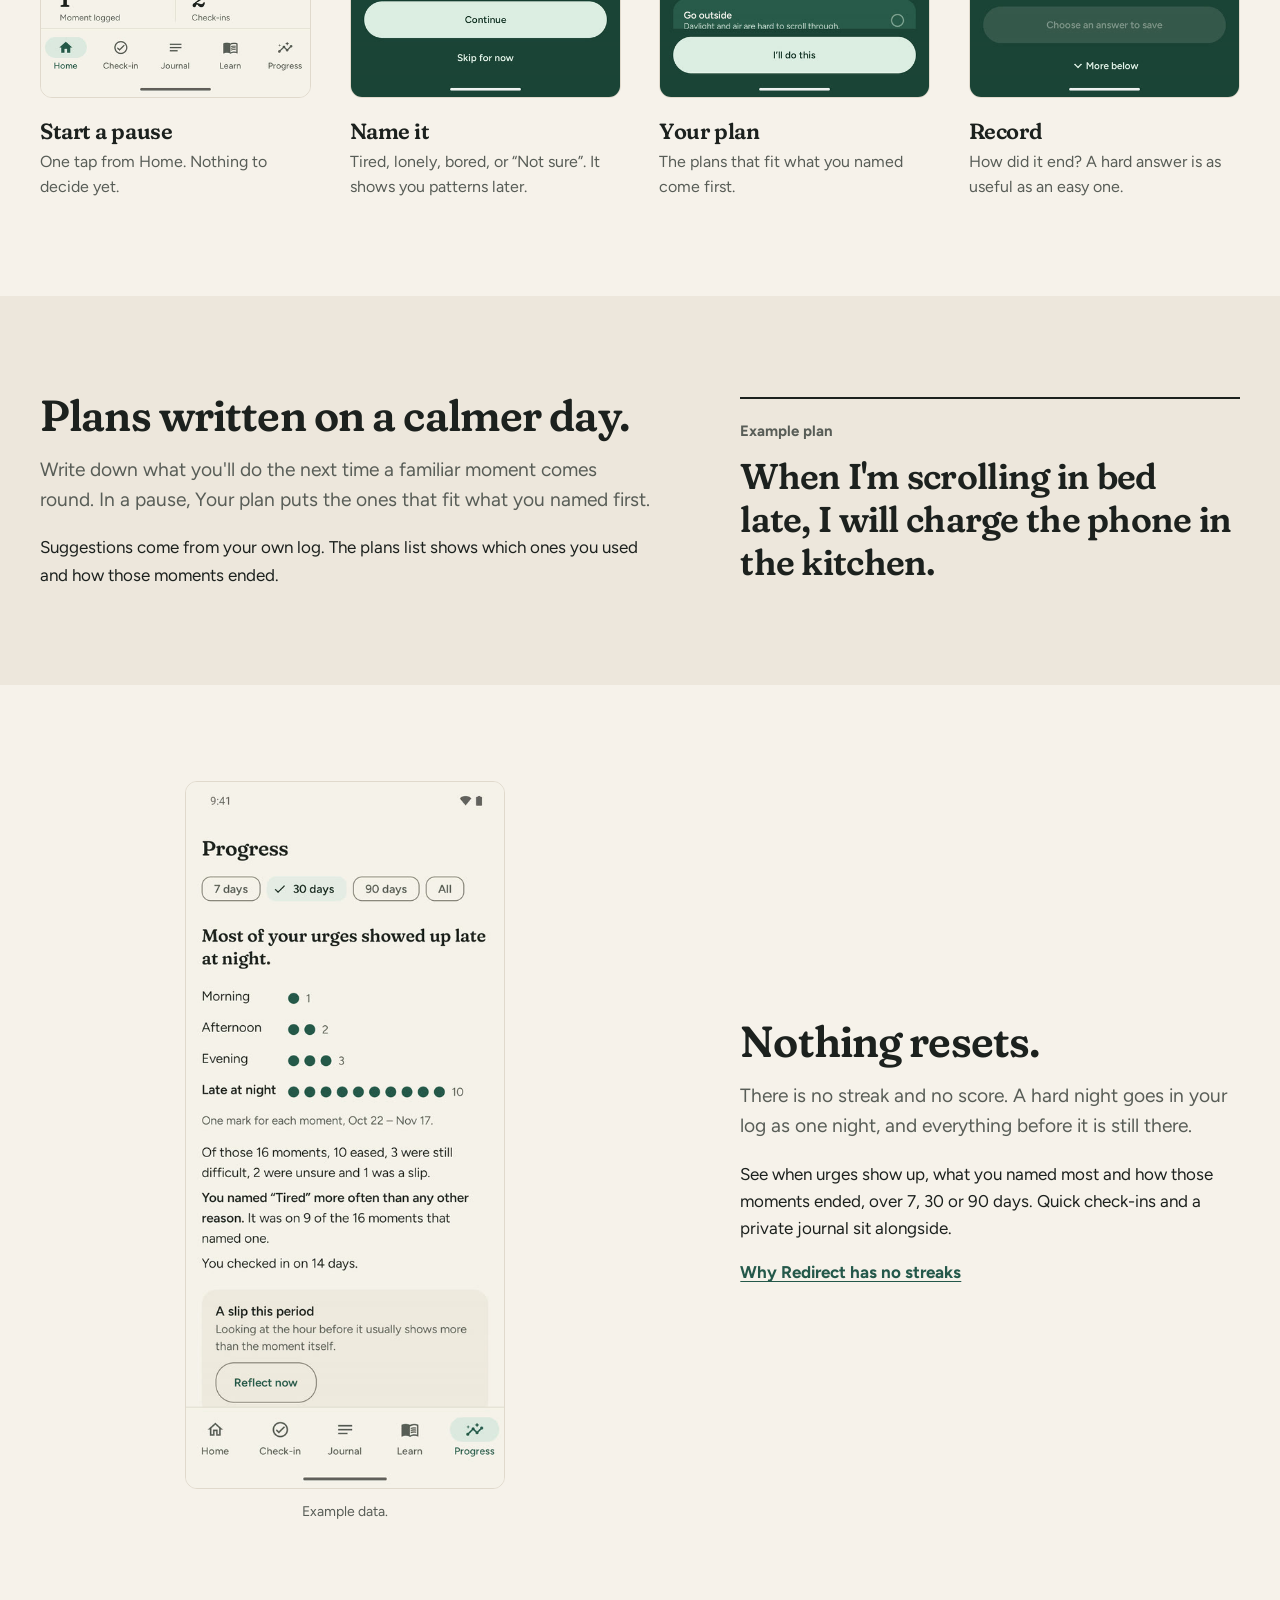
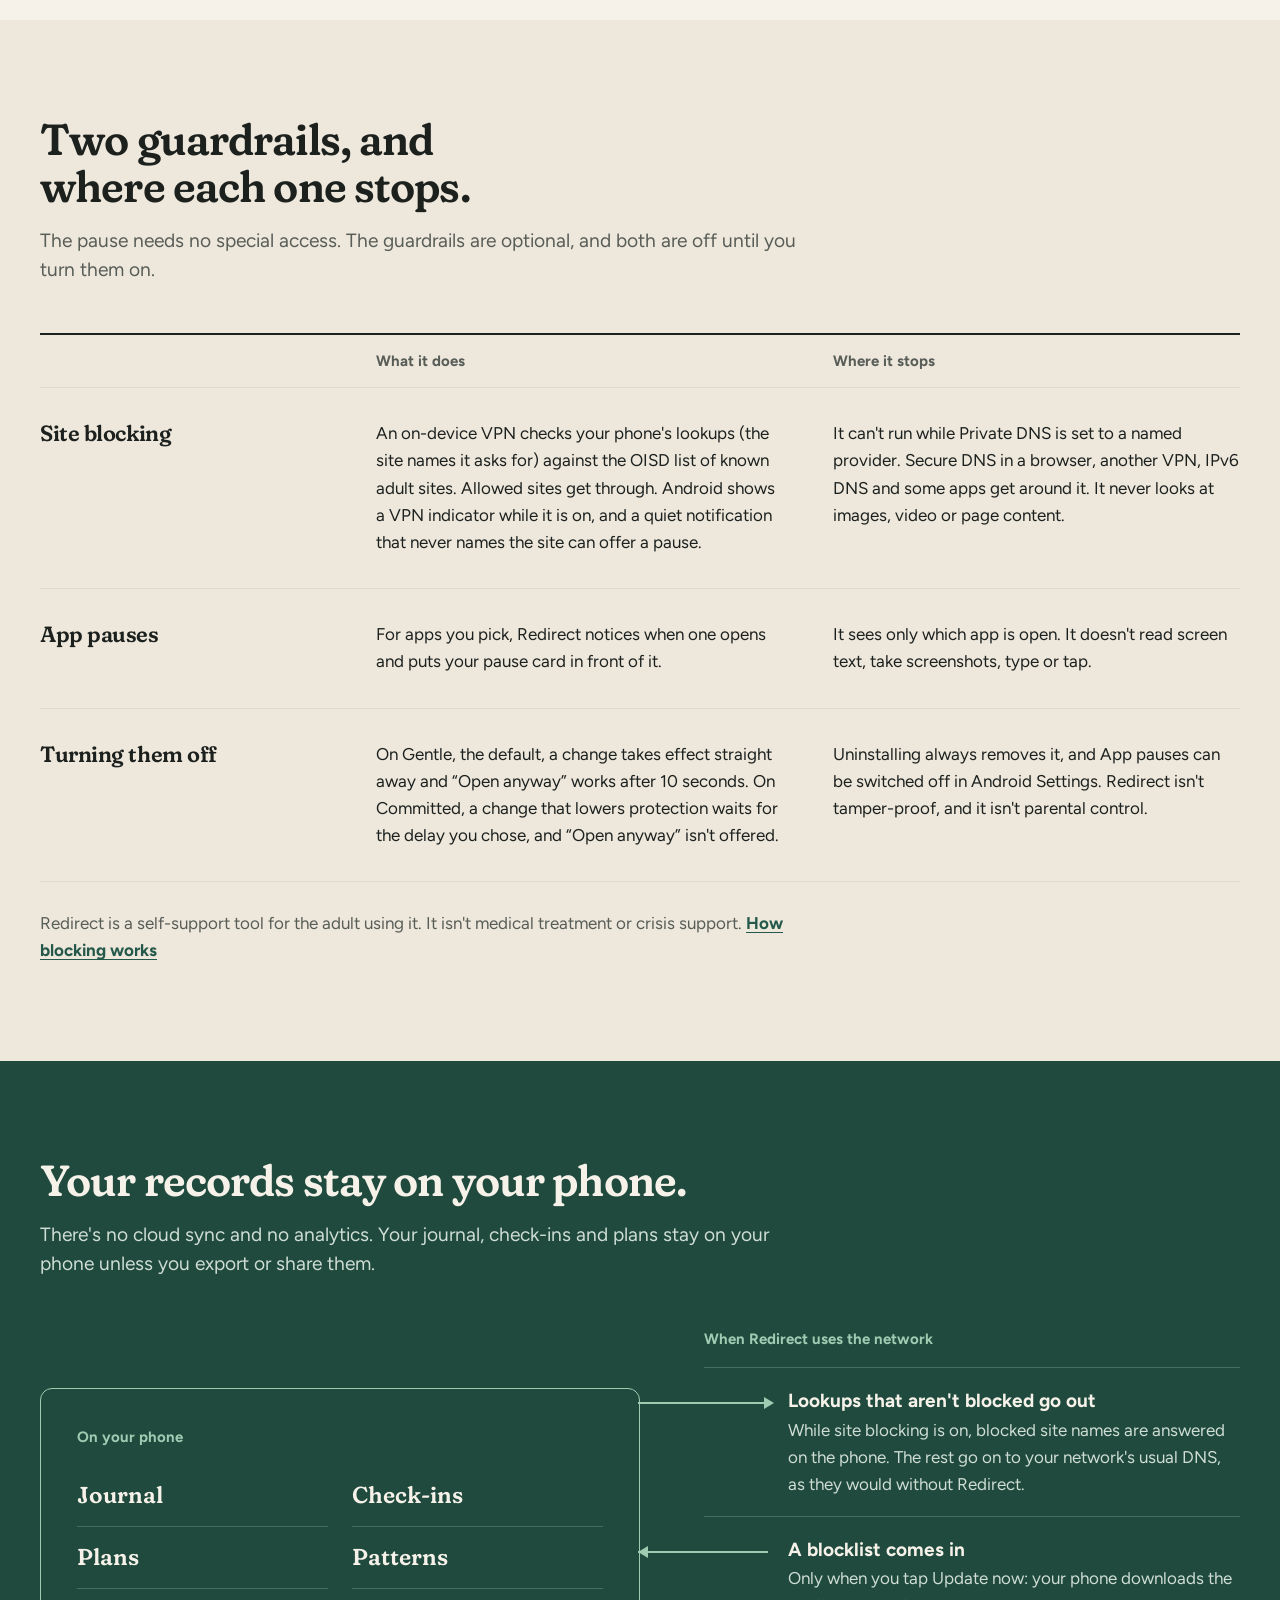
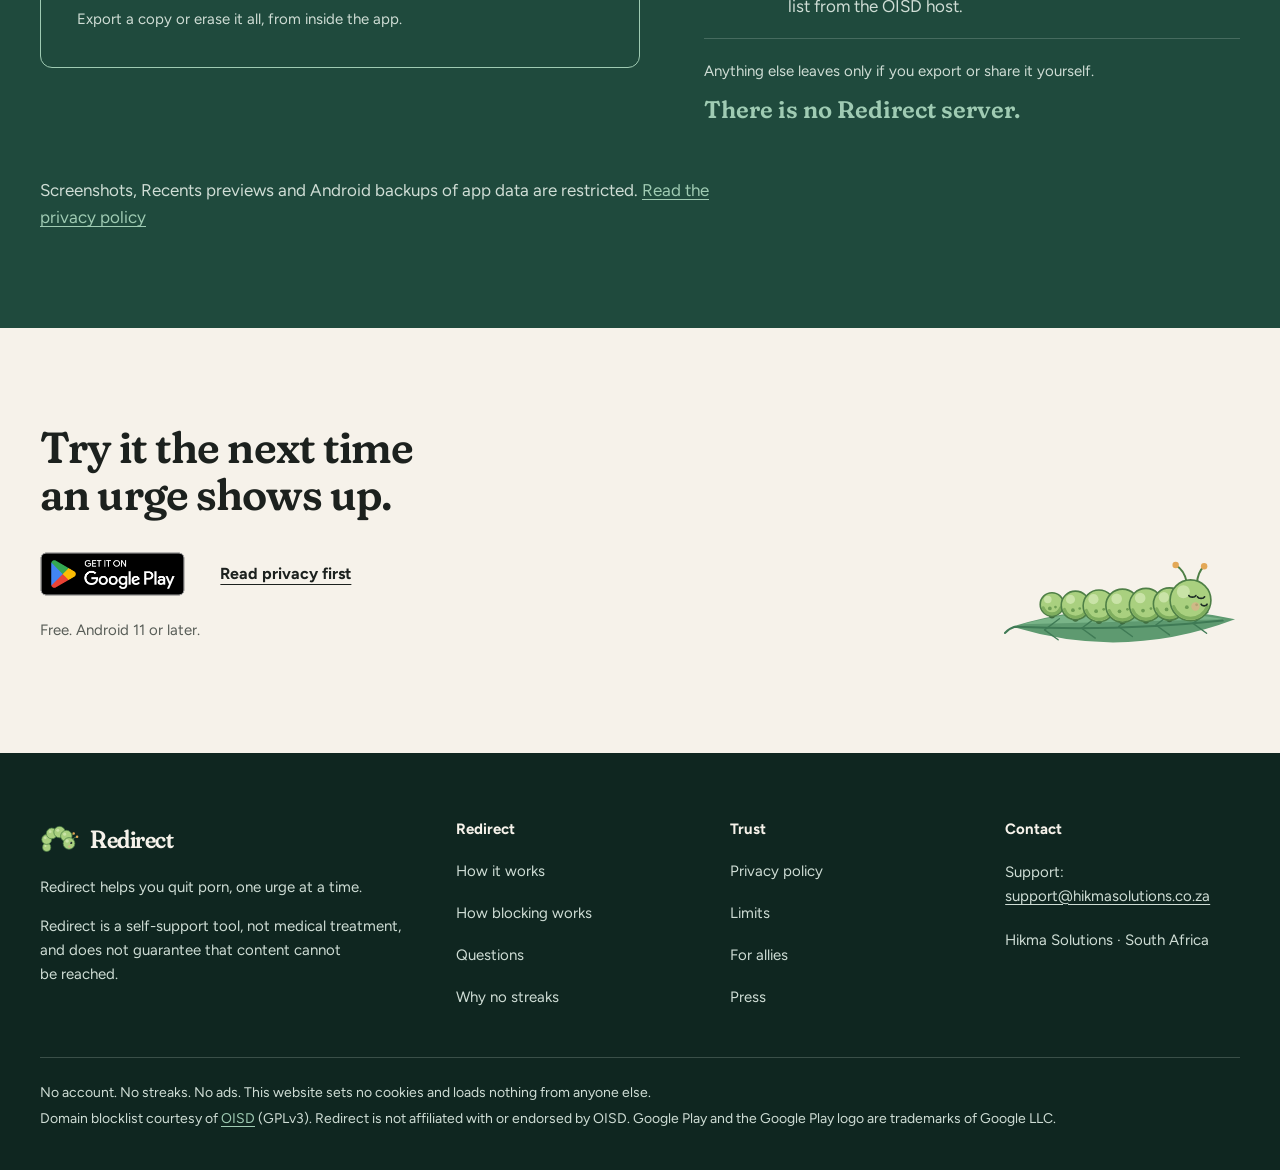
==== commit 44b42361: "Redesigned site: shorter home page, real app screens, official Google Play badge (app repo PR #144, " ====
--- a/index.html
+++ b/index.html
@@ -3,9 +3,10 @@
 <head>
   <meta charset="utf-8">
   <meta name="viewport" content="width=device-width, initial-scale=1">
-  <title>Redirect: the blocker that helps in the moment</title>
+  <title>Redirect: the porn blocker that helps in the moment</title>
   <meta name="description" content="Redirect helps you quit porn, one urge at a time. It blocks known adult sites on your Android phone, and gives you a 90-second pause when an urge shows up anyway. No account. No streaks. No ads.">
-  <meta name="theme-color" content="#1F4A3D">
+  <meta name="theme-color" content="#1F4A3D" media="(prefers-color-scheme: light)">
+  <meta name="theme-color" content="#1F4A3D" media="(prefers-color-scheme: dark)">
   <meta name="color-scheme" content="light dark">
   <link rel="canonical" href="https://redirect.hikmasolutions.co.za/">
   <link rel="icon" href="favicon.svg" type="image/svg+xml">
@@ -32,12 +33,15 @@
     "@type": "SoftwareApplication",
     "name": "Redirect",
     "url": "https://redirect.hikmasolutions.co.za/",
+    "downloadUrl": "https://play.google.com/store/apps/details?id=com.redirect.app",
+    "installUrl": "https://play.google.com/store/apps/details?id=com.redirect.app",
     "image": "https://redirect.hikmasolutions.co.za/og.png",
     "description": "A private porn blocker for Android that also helps in the moment: optional on-device blocking of known adult sites, a 90-second guided pause, and your own plans. No account, and Redirect never sends your records anywhere unless you export or share them.",
     "applicationCategory": "LifestyleApplication",
     "operatingSystem": "Android 11 or later",
     "isAccessibleForFree": true,
-    "offers": { "@type": "Offer", "price": "0", "priceCurrency": "USD" }
+    "offers": { "@type": "Offer", "price": "0", "priceCurrency": "USD" },
+    "publisher": { "@type": "Organization", "name": "Hikma Solutions", "url": "https://redirect.hikmasolutions.co.za/" }
   }
   </script>
 </head>
@@ -71,19 +75,19 @@
     <div class="shell hero-grid">
       <div class="hero-copy">
         <h1>The porn blocker that helps in the moment.</h1>
-        <p class="lede">Redirect blocks known adult sites on your Android phone. When an urge shows up anyway, it gives you a 90-second pause: breathe, name what's underneath, and pick a plan you wrote on a calmer day.</p>
+        <p class="lede">When an urge shows up, Redirect gives you a 90-second pause with Pip, then the plan you wrote on a calmer day. Site blocking for known adult sites is optional, and stays off until you turn it on.</p>
         <div class="actions">
-          <a class="btn btn-primary" href="https://play.google.com/store/apps/details?id=com.redirect.app" rel="noopener" data-play-link><span data-play-label>Get it on Google Play</span></a>
-          <a class="btn btn-quiet" href="#privacy">See how privacy works</a>
-        </div>
-        <p class="hero-note">Free. Android 11 or later.</p>
+          <a class="play-badge" href="https://play.google.com/store/apps/details?id=com.redirect.app" rel="noopener" data-play-link data-play-state="live"><img src="img/google-play-badge.png" width="646" height="250" alt="Get it on Google Play"></a>
+          <a class="btn btn-primary" href="https://play.google.com/store/apps/details?id=com.redirect.app" rel="noopener" data-play-link data-play-state="soon preregister" hidden><span data-play-label>Get it on Google Play</span></a>
+          <a class="btn btn-quiet" href="#privacy">How privacy works</a>
+        </div>
+        <p class="hero-note"><strong>No account. No streaks. No ads.</strong> Free on Android 11 or later.</p>
       </div>
 
       <div class="phone-wrap">
-        <div class="halo" aria-hidden="true"><i></i><i></i><i></i></div>
         <div class="device" role="img" aria-label="The Redirect Breathe screen. Pause first: a ring breathes in for four seconds and out for six while ninety seconds count down, and Pip, the caterpillar, rises and settles with it.">
           <div class="bs" aria-hidden="true">
-            <div class="bs-status"><span>9:41</span><i></i></div>
+            <div class="bs-status"><span>22:40</span><i></i></div>
             <div class="bs-top">Breathe</div>
             <div class="bs-bars"><span></span><span></span><span></span><span></span></div>
             <p class="bs-title">Pause first.</p>
@@ -108,53 +112,35 @@
         </div>
       </div>
     </div>
-
-    <div class="shell">
-      <ul class="promises" aria-label="What Redirect promises">
-        <li><strong>No account.</strong> Your journal, check-ins and plans stay on your phone unless you export or share them.</li>
-        <li><strong>No streaks.</strong> Nothing counts down, and nothing resets after a hard night.</li>
-        <li><strong>No ads.</strong> No analytics either, and no reports go to a partner or anyone else.</li>
-      </ul>
-    </div>
   </div>
 
   <main id="main">
-    <section class="interlude" aria-labelledby="hard-title">
-      <div class="shell">
-        <h2 id="hard-title" class="interlude-title"><span class="soft-line">Blocking is the easy part.</span> <span class="hard-line">The urge is the hard part.</span></h2>
-        <div class="interlude-body">
-          <p>A blocker can stop a page from loading. It can't do much about the pull that's still there afterwards, phone in hand. That moment is what Redirect is built for.</p>
-          <p>So when a site is blocked, Redirect can offer a pause: a quiet notification that never names the site, or the pause card if app pauses are on. You can turn the notification off.</p>
-        </div>
-      </div>
-    </section>
-
     <section class="section pause" id="pause" aria-labelledby="pause-title">
       <div class="shell">
         <div class="section-head">
-          <h2 id="pause-title">Ninety seconds, four small steps.</h2>
-          <p class="lead">Start a pause from the app, a Quick Settings tile or a home-screen widget. Each step is skippable, and there is nothing to decide until you're ready.</p>
-        </div>
-        <ol class="filmstrip">
-          <li>
-            <figure class="phone"><img src="img/screen-breathe.jpg" width="460" height="1022" loading="lazy" decoding="async" alt="Breathe: Pause first. A ring counts down the time left while Pip, the caterpillar, rests with eyes closed."></figure>
-            <h3><span class="step-n" aria-hidden="true">1</span>Breathe</h3>
-            <p>In for four, out for six, with gentle vibrations if you like them. Pip breathes with you.</p>
-          </li>
-          <li>
-            <figure class="phone"><img src="img/screen-name-it.jpg" width="460" height="1022" loading="lazy" decoding="async" alt="Name it: What might be underneath the urge? Choices such as Hungry, Angry or stressed, Lonely, Tired, Bored, Anxious, and Not sure, with a 0 to 10 strength scale below."></figure>
-            <h3><span class="step-n" aria-hidden="true">2</span>Name it</h3>
-            <p>Tired, lonely, stressed, bored. It helps you spot patterns later, and "Not sure" is always an answer.</p>
+          <h2 id="pause-title">Breathe first. Then three short steps.</h2>
+          <p class="lead">Start a pause from Home, a Quick Settings tile or a home-screen widget. It opens on the breathing screen at the top of this page: in for four, out for six, with Pip. Every step after that can be skipped.</p>
+        </div>
+        <ol class="filmstrip" tabindex="0" aria-label="Starting a pause, and the three steps after breathing">
+          <li>
+            <figure class="phone"><img src="img/screen-home.jpg" width="460" height="1022" loading="lazy" decoding="async" alt="Redirect's Home screen: Feeling an urge? Ninety seconds of breathing, then one small next step. Nothing to decide yet. A Start a pause button."></figure>
+            <h3>Start a pause</h3>
+            <p>One tap from Home. Nothing to decide yet.</p>
+          </li>
+          <li>
+            <figure class="phone"><img src="img/screen-name-it.jpg" width="460" height="1022" loading="lazy" decoding="async" alt="Name it: What might be underneath the urge? Choices such as Hungry, Angry or stressed, Lonely, Tired, Bored, Anxious, and Not sure, with a strength scale below."></figure>
+            <h3>Name it</h3>
+            <p>Tired, lonely, bored, or &ldquo;Not sure&rdquo;. It shows you patterns later.</p>
           </li>
           <li>
             <figure class="phone"><img src="img/screen-redirect.jpg" width="460" height="1022" loading="lazy" decoding="async" alt="Your plan: your own if-then plans come first, with the one that fits what you named selected."></figure>
-            <h3><span class="step-n" aria-hidden="true">3</span>Your plan</h3>
-            <p>Pick a plan you wrote on a calmer day. The ones that fit what you named come first.</p>
-          </li>
-          <li>
-            <figure class="phone"><img src="img/screen-record.jpg" width="460" height="1022" loading="lazy" decoding="async" alt="Record: Pause done. How did this moment end? The urge eased, Still difficult, I acted on it, or Not sure yet. Be honest: a hard answer is as useful as an easy one."></figure>
-            <h3><span class="step-n" aria-hidden="true">4</span>Record</h3>
-            <p>Note how it ended, as information, never as a verdict. A hard answer is as useful as an easy one.</p>
+            <h3>Your plan</h3>
+            <p>The plans that fit what you named come first.</p>
+          </li>
+          <li>
+            <figure class="phone"><img src="img/screen-record.jpg" width="460" height="1022" loading="lazy" decoding="async" alt="Record: Pause done. How did this moment end? The urge eased, Still difficult, I acted on it, or Not sure yet."></figure>
+            <h3>Record</h3>
+            <p>How did it end? A hard answer is as useful as an easy one.</p>
           </li>
         </ol>
       </div>
@@ -164,18 +150,13 @@
       <div class="shell split">
         <div class="split-text">
           <h2 id="plans-title">Plans written on a calmer day.</h2>
-          <p class="lead">If-then plans are one of the better-studied ways to change a habit. You write them when you're calm. When an urge arrives, they're the first thing you see.</p>
-          <ul class="ticks">
-            <li>Suggestions drawn only from what you logged, never invented.</li>
-            <li>See which plans you used and how those moments ended, on the plans list behind your app lock.</li>
-            <li>Twenty short lessons to read in a few minutes, and a toolbox with a 60-second urge surf.</li>
-          </ul>
-        </div>
-        <div class="plan-stack">
-          <blockquote class="plan-card"><p>When I'm scrolling in bed late, I will charge the phone in the kitchen.</p></blockquote>
-          <blockquote class="plan-card"><p>When I get home tired, I will make tea and step outside.</p></blockquote>
-          <p class="plan-note">Two plans written for the app's screenshots. Yours will be your own.</p>
-        </div>
+          <p class="lead">Write down what you'll do the next time a familiar moment comes round. In a pause, Your plan puts the ones that fit what you named first.</p>
+          <p>Suggestions come from your own log. The plans list shows which ones you used and how those moments ended.</p>
+        </div>
+        <figure class="plan-example">
+          <figcaption>Example plan</figcaption>
+          <blockquote><p>When I'm scrolling in bed late, I will charge the phone in the kitchen.</p></blockquote>
+        </figure>
       </div>
     </section>
 
@@ -183,13 +164,8 @@
       <div class="shell split reverse">
         <div class="split-text">
           <h2 id="progress-title">Nothing resets.</h2>
-          <p class="lead">A hard night goes in your log as one night, and everything before it is still there.</p>
-          <ul class="ticks">
-            <li>How your moments ended, check-ins and reflections, and the time of day urges show up most, for 7, 30, or 90 days or all time. Low-urge days are in the monthly look back.</li>
-            <li>The reason you named most and the action you chose most, drawn only from what you logged.</li>
-            <li>Quick check-ins, a private journal, and an optional weekly look back.</li>
-            <li>There is no streak to lose and no score.</li>
-          </ul>
+          <p class="lead">There is no streak and no score. A hard night goes in your log as one night, and everything before it is still there.</p>
+          <p>See when urges show up, what you named most and how those moments ended, over 7, 30 or 90 days. Quick check-ins and a private journal sit alongside.</p>
           <p><a class="text-link" href="why-no-streaks.html">Why Redirect has no streaks</a></p>
         </div>
         <figure class="phone phone-lg">
@@ -203,30 +179,35 @@
       <div class="shell">
         <div class="section-head">
           <h2 id="guard-title">Two guardrails, and where each one stops.</h2>
-          <p class="lead">Redirect works without any special access. Both guardrails are off until you turn them on.</p>
+          <p class="lead">The pause needs no special access. The guardrails are optional, and both are off until you turn them on.</p>
         </div>
         <div class="ledger" role="list">
           <div class="ledger-head" aria-hidden="true"><span></span><span>What it does</span><span>Where it stops</span></div>
           <article class="ledger-row" role="listitem">
             <h3>Site blocking</h3>
-            <div class="does"><span class="ledger-label">What it does</span><p>An on-device VPN checks your phone's lookups (the site names it asks for) against the community-maintained OISD list of known adult sites. A site on your Allowed sites list is let through. Android shows a VPN indicator while it is on. When a site is blocked, a quiet notification can offer a pause.</p></div>
-            <div class="stops"><span class="ledger-label">Where it stops</span><p>It waits while Private DNS is set to a named provider. Custom resolvers, IPv6 DNS, DNS-over-TCP, and some apps can bypass it. Redirect does not inspect images, video, or page content.</p></div>
+            <div class="does"><span class="ledger-label">What it does</span><p>An on-device VPN checks your phone's lookups (the site names it asks for) against the OISD list of known adult sites. Allowed sites get through. Android shows a VPN indicator while it is on, and a quiet notification that never names the site can offer a pause.</p></div>
+            <div class="stops"><span class="ledger-label">Where it stops</span><p>It can't run while Private DNS is set to a named provider. Secure DNS in a browser, another VPN, IPv6 DNS and some apps get around it. It never looks at images, video or page content.</p></div>
           </article>
           <article class="ledger-row" role="listitem">
             <h3>App pauses</h3>
             <div class="does"><span class="ledger-label">What it does</span><p>For apps you pick, Redirect notices when one opens and puts your pause card in front of it.</p></div>
-            <div class="stops"><span class="ledger-label">Where it stops</span><p>The pause can be passed through and the service can be disabled. It does not read screen text, take screenshots, type, or perform gestures.</p></div>
+            <div class="stops"><span class="ledger-label">Where it stops</span><p>It sees only which app is open. It doesn't read screen text, take screenshots, type or tap.</p></div>
           </article>
-        </div>
-        <p class="guard-foot">You can set a waiting period ahead of time, so a change made in a hard moment takes a while to take effect. <a class="text-link" href="how-blocking-works.html">How blocking works</a></p>
+          <article class="ledger-row" role="listitem">
+            <h3>Turning them off</h3>
+            <div class="does"><span class="ledger-label">What it does</span><p>On Gentle, the default, a change takes effect straight away and &ldquo;Open anyway&rdquo; works after 10 seconds. On Committed, a change that lowers protection waits for the delay you chose, and &ldquo;Open anyway&rdquo; isn't offered.</p></div>
+            <div class="stops"><span class="ledger-label">Where it stops</span><p>Uninstalling always removes it, and App pauses can be switched off in Android Settings. Redirect isn't tamper-proof, and it isn't parental control.</p></div>
+          </article>
+        </div>
+        <p class="guard-foot">Redirect is a self-support tool for the adult using it. It isn't medical treatment or crisis support. <a class="text-link" href="how-blocking-works.html">How blocking works</a></p>
       </div>
     </section>
 
     <section class="section on-pine privacy-band" id="privacy" aria-labelledby="privacy-title">
       <div class="shell">
         <div class="section-head">
-          <h2 id="privacy-title">What you write stays on your phone.</h2>
-          <p class="lead">There's no Redirect account, no analytics, no ads and no cloud sync. Your journal, check-ins, urge history and settings are stored only on your phone.</p>
+          <h2 id="privacy-title">Your records stay on your phone.</h2>
+          <p class="lead">There's no cloud sync and no analytics. Your journal, check-ins and plans stay on your phone unless you export or share them.</p>
         </div>
 
         <figure class="boundary">
@@ -235,86 +216,47 @@
             <ul class="b-tiles">
               <li>Journal</li><li>Check-ins</li><li>Plans</li><li>Patterns</li>
             </ul>
-            <p class="b-note">No account. Export or erase any time.</p>
+            <p class="b-note">Export a copy or erase it all, from inside the app.</p>
           </div>
           <div class="b-cross">
-            <p class="b-title">The only two things Redirect sends across it</p>
+            <p class="b-title">When Redirect uses the network</p>
             <ol class="b-arrows">
-              <li><strong>Lookups</strong><span>the site names your phone asks for, passed to its usual DNS (your network), only while site blocking is on.</span></li>
-              <li><strong>A blocklist update you request</strong><span>from the OISD list host, only when you tap Update now.</span></li>
+              <li class="out"><strong>Lookups that aren't blocked go out</strong><span>While site blocking is on, blocked site names are answered on the phone. The rest go on to your network's usual DNS, as they would without Redirect.</span></li>
+              <li class="in"><strong>A blocklist comes in</strong><span>Only when you tap Update now: your phone downloads the list from the OISD host.</span></li>
             </ol>
             <p class="b-else">Anything else leaves only if you export or share it yourself.</p>
             <p class="b-server">There is no Redirect server.</p>
           </div>
-          <figcaption class="sr-only">Inside your phone: journal, check-ins, plans, and patterns. Redirect itself sends only two things across it: lookups (the site names your phone asks for) to your phone's usual DNS while site blocking is on, and a blocklist update when you request one. Anything else leaves only if you export or share it yourself. There is no Redirect server.</figcaption>
+          <figcaption class="sr-only">On your phone: journal, check-ins, plans and patterns, which you can export or erase. Redirect uses the network in two ways: while site blocking is on, blocked site names are answered on the phone and the other lookups (the site names your phone asks for) go out to your network's usual DNS; and when you tap Update now, the blocklist is downloaded from the OISD host. Anything else leaves only if you export or share it yourself. There is no Redirect server.</figcaption>
         </figure>
-
-        <div class="triad">
-          <div><h3>Stored locally</h3><p>App data stays in private storage, with screenshots, Recents previews, and Android app-data backups restricted.</p></div>
-          <div><h3>Yours to export</h3><p>Save a copy of your records as a file, wherever you choose. The exported file then lives outside Redirect.</p></div>
-          <div><h3>Yours to erase</h3><p>Delete journals, check-ins, urge events, profile details, Allowed sites, and Protection settings from inside the app.</p></div>
-        </div>
-        <p class="fine-print"><strong>The fine print:</strong> lookups that aren't blocked are handed to Android's own resolver, so your Android DNS settings apply, and a blocklist update you request contacts the OISD host over HTTPS. Lookups and exported files are explained in full in the <a href="privacy.html">privacy policy</a>.</p>
-        <p class="site-note">This website sets no cookies and loads nothing from anyone else.</p>
-      </div>
-    </section>
-
-    <section class="section" id="honesty" aria-labelledby="honesty-title">
-      <div class="shell">
-        <div class="section-head">
-          <h2 id="honesty-title">What Redirect can and can't do.</h2>
-        </div>
-        <div class="can-grid">
-          <div class="can-col">
-            <h3>Redirect can</h3>
-            <ul>
-              <li>Start a pause from the app, a Quick Settings tile, or a home-screen widget: breathe, name what's underneath, and choose one thing to do for the next ten minutes.</li>
-              <li>Put the if-then plans you wrote on a calmer day first when an urge arrives.</li>
-              <li>Block known adult sites with site blocking: an optional on-device VPN that uses the OISD list. Android shows a VPN indicator while it is on.</li>
-              <li>Put your pause card over apps you choose (app pauses), using Android Accessibility to see only which app is open.</li>
-              <li>Keep check-ins, your journal, and your patterns on your phone, with no account, and let you export or delete all of it.</li>
-            </ul>
-          </div>
-          <div class="can-col cant">
-            <h3>Redirect can't</h3>
-            <ul>
-              <li>Block everything. Secure DNS in some browsers, other VPNs, and some apps can bypass site blocking.</li>
-              <li>Look at images or video.</li>
-              <li>Stop you turning it off for good. It is not tamper-proof software: every guardrail is off until you turn it on. On the default level it turns off straight away; a stricter level waits for the delay you chose, and uninstalling always removes it.</li>
-              <li>Replace medical treatment or crisis support, or act as parental control. It is a self-support tool for the adult using it.</li>
-            </ul>
-          </div>
-        </div>
+        <p class="privacy-foot">Screenshots, Recents previews and Android backups of app data are restricted. <a href="privacy.html">Read the privacy policy</a></p>
       </div>
     </section>
 
     <section class="section cta-section" id="get-it" aria-labelledby="cta-title">
-      <div class="shell">
-        <div class="cta-card on-pine">
-          <div class="cta-copy">
-            <h2 id="cta-title">Free, and there's no sign-up.</h2>
-            <div data-play-state="soon" hidden>
-              <p>Redirect is nearly ready, and it is free on Google Play. The pause, check-ins, lessons, and journal need no special access; the guardrails are optional and stay off until you turn them on.</p>
-              <div class="actions">
-                <p class="soon-badge">Coming soon to Google Play</p>
-                <a class="btn btn-quiet" data-waitlist-link hidden>Email me when it's out</a>
-                <a class="btn btn-quiet" data-x-link hidden>Follow the build on X</a>
-                <a class="btn btn-quiet" href="privacy.html">Read privacy first</a>
-              </div>
-              <p class="micro" data-waitlist-note hidden>Your email is used once, to tell you Redirect is out. No newsletter, and it is never sold or shared.</p>
-            </div>
-            <div data-play-state="preregister live">
-              <p>The pause, check-ins, lessons, and journal need no special access; the guardrails are optional and stay off until you turn them on.</p>
-              <div class="actions">
-                <a class="btn btn-primary" href="https://play.google.com/store/apps/details?id=com.redirect.app" rel="noopener" data-play-link><span data-play-label>Get it on Google Play</span></a>
-                <a class="btn btn-quiet" href="privacy.html">Read privacy first</a>
-              </div>
-              <p class="micro" data-play-state="preregister" hidden>Pre-register on Google Play and you'll be told when it's out (eligible phones can install it automatically). No email needed.</p>
-            </div>
-            <p class="micro">Android 11 or later. Free. No account. More features will come in updates.</p>
-          </div>
-          <svg class="cta-pip" viewBox="4 34 194 82" aria-hidden="true" focusable="false"><g class="pip-leaf"><path d="M14 92Q96 66 194 86Q104 120 14 92Z" fill="#5E9A70"/><path d="M22 90Q96 70 186 86Q100 88 22 90Z" fill="#79B488"/><path d="M8 97Q12 93 16 92Q100 96 184 87" fill="none" stroke="#3F7A55" stroke-width="1.6" stroke-linecap="round"/><path d="M40 94.5l12 -9M40 94.5l11 8" stroke="#3F7A55" stroke-width="1.1" stroke-linecap="round"/><path d="M70 93.2l12 -9M70 93.2l11 8" stroke="#3F7A55" stroke-width="1.1" stroke-linecap="round"/><path d="M100 91.9l12 -9M100 91.9l11 8" stroke="#3F7A55" stroke-width="1.1" stroke-linecap="round"/><path d="M130 90.6l12 -9M130 90.6l11 8" stroke="#3F7A55" stroke-width="1.1" stroke-linecap="round"/><path d="M160 89.3l12 -9M160 89.3l11 8" stroke="#3F7A55" stroke-width="1.1" stroke-linecap="round"/></g><g class="pip-body"><g class="pip-seg"><ellipse cx="46" cy="83.3" rx="2.4" ry="2" fill="#3E6B3F"/><circle cx="46" cy="74" r="9.5" fill="#A9D07F"/><path d="M53.05 76.57A7.5 7.5 0 0 1 38.95 76.57" fill="none" stroke="#7FAE5E" stroke-width="2.4" stroke-linecap="round"/><circle cx="42.67" cy="70.01" r="3.04" fill="#E4F2C8" fill-opacity=".55"/><circle cx="44.29" cy="77.23" r="1.5" fill="#6E9E53"/><circle cx="48.85" cy="76.09" r="1.1" fill="#6E9E53"/><circle cx="46" cy="74" r="9.5" fill="none" stroke="#4E7F46" stroke-width="1.3"/></g><g class="pip-seg"><ellipse cx="65" cy="86.01" rx="2.4" ry="2" fill="#3E6B3F"/><circle cx="65" cy="74.71" r="11.5" fill="#A9D07F"/><path d="M73.93 77.96A9.5 9.5 0 0 1 56.07 77.96" fill="none" stroke="#7FAE5E" stroke-width="2.4" stroke-linecap="round"/><circle cx="60.98" cy="69.88" r="3.68" fill="#E4F2C8" fill-opacity=".55"/><circle cx="62.93" cy="78.62" r="1.5" fill="#6E9E53"/><circle cx="68.45" cy="77.24" r="1.1" fill="#6E9E53"/><circle cx="65" cy="74.71" r="11.5" fill="none" stroke="#4E7F46" stroke-width="1.3"/></g><g class="pip-seg"><ellipse cx="84" cy="87.68" rx="2.4" ry="2" fill="#3E6B3F"/><circle cx="84" cy="75.08" r="12.8" fill="#A9D07F"/><path d="M94.15 78.78A10.8 10.8 0 0 1 73.85 78.78" fill="none" stroke="#7FAE5E" stroke-width="2.4" stroke-linecap="round"/><circle cx="79.52" cy="69.71" r="4.1" fill="#E4F2C8" fill-opacity=".55"/><circle cx="81.7" cy="79.44" r="1.5" fill="#6E9E53"/><circle cx="87.84" cy="77.9" r="1.1" fill="#6E9E53"/><circle cx="84" cy="75.08" r="12.8" fill="none" stroke="#4E7F46" stroke-width="1.3"/></g><g class="pip-seg"><ellipse cx="103" cy="88.15" rx="2.4" ry="2" fill="#3E6B3F"/><circle cx="103" cy="74.95" r="13.4" fill="#A9D07F"/><path d="M113.71 78.85A11.4 11.4 0 0 1 92.29 78.85" fill="none" stroke="#7FAE5E" stroke-width="2.4" stroke-linecap="round"/><circle cx="98.31" cy="69.32" r="4.29" fill="#E4F2C8" fill-opacity=".55"/><circle cx="100.59" cy="79.51" r="1.5" fill="#6E9E53"/><circle cx="107.02" cy="77.9" r="1.1" fill="#6E9E53"/><circle cx="103" cy="74.95" r="13.4" fill="none" stroke="#4E7F46" stroke-width="1.3"/></g><g class="pip-seg"><ellipse cx="122" cy="87.57" rx="2.4" ry="2" fill="#3E6B3F"/><circle cx="122" cy="74.37" r="13.4" fill="#A9D07F"/><path d="M132.71 78.27A11.4 11.4 0 0 1 111.29 78.27" fill="none" stroke="#7FAE5E" stroke-width="2.4" stroke-linecap="round"/><circle cx="117.31" cy="68.74" r="4.29" fill="#E4F2C8" fill-opacity=".55"/><circle cx="119.59" cy="78.92" r="1.5" fill="#6E9E53"/><circle cx="126.02" cy="77.32" r="1.1" fill="#6E9E53"/><circle cx="122" cy="74.37" r="13.4" fill="none" stroke="#4E7F46" stroke-width="1.3"/></g><g class="pip-seg"><ellipse cx="141" cy="86.41" rx="2.4" ry="2" fill="#3E6B3F"/><circle cx="141" cy="73.61" r="13" fill="#A9D07F"/><path d="M151.34 77.38A11 11 0 0 1 130.66 77.38" fill="none" stroke="#7FAE5E" stroke-width="2.4" stroke-linecap="round"/><circle cx="136.45" cy="68.15" r="4.16" fill="#E4F2C8" fill-opacity=".55"/><circle cx="138.66" cy="78.03" r="1.5" fill="#6E9E53"/><circle cx="144.9" cy="76.47" r="1.1" fill="#6E9E53"/><circle cx="141" cy="73.61" r="13" fill="none" stroke="#4E7F46" stroke-width="1.3"/></g><g class="pip-head"><path d="M155 56.11Q153.2 46.31 146 42.11" fill="none" stroke="#4E7F46" stroke-width="1.6" stroke-linecap="round"/><circle cx="146" cy="42.11" r="2.6" fill="#E3A857"/><path d="M163 57.11Q164.2 47.31 169 43.11" fill="none" stroke="#4E7F46" stroke-width="1.6" stroke-linecap="round"/><circle cx="169" cy="43.11" r="2.6" fill="#E3A857"/><g class="pip-seg pip-headball"><circle cx="158" cy="70.61" r="16.5" fill="#A9D07F"/><path d="M171.63 75.57A14.5 14.5 0 0 1 144.37 75.57" fill="none" stroke="#7FAE5E" stroke-width="2.4" stroke-linecap="round"/><circle cx="152.22" cy="63.68" r="5.28" fill="#E4F2C8" fill-opacity=".55"/><circle cx="155.03" cy="76.22" r="1.5" fill="#6E9E53"/><circle cx="162.95" cy="74.24" r="1.1" fill="#6E9E53"/><circle cx="158" cy="70.61" r="16.5" fill="none" stroke="#4E7F46" stroke-width="1.3"/></g><path d="M162.32 66.8A3 2 0 0 1 156.68 66.8" fill="none" stroke="#1C2B24" stroke-width="1.4" stroke-linecap="round"/><path d="M169.32 67.8A3 2 0 0 1 163.68 67.8" fill="none" stroke="#1C2B24" stroke-width="1.4" stroke-linecap="round"/><circle cx="162" cy="75.61" r="3.4" fill="#F2A58E" fill-opacity=".53"/><path d="M171.41 73.82A2.5 1.75 0 0 1 166.59 73.82" fill="none" stroke="#1C2B24" stroke-width="1.4" stroke-linecap="round"/></g></g></svg>
-        </div>
+      <div class="shell cta-grid">
+        <div class="cta-copy">
+          <h2 id="cta-title">Try it the next time an urge shows up.</h2>
+          <div data-play-state="soon" hidden>
+            <p>Redirect is nearly ready, and it will be free on Google Play.</p>
+            <div class="actions">
+              <p class="soon-badge">Coming soon to Google Play</p>
+              <a class="btn btn-quiet" data-waitlist-link hidden>Email me when it's out</a>
+              <a class="btn btn-quiet" data-x-link hidden>Follow the build on X</a>
+            </div>
+            <p class="micro" data-waitlist-note hidden>Your email is used once, to tell you Redirect is out. No newsletter, and it is never sold or shared.</p>
+          </div>
+          <div data-play-state="preregister live">
+            <div class="actions">
+              <a class="play-badge" href="https://play.google.com/store/apps/details?id=com.redirect.app" rel="noopener" data-play-link data-play-state="live"><img src="img/google-play-badge.png" width="646" height="250" loading="lazy" alt="Get it on Google Play"></a>
+              <a class="btn btn-primary" href="https://play.google.com/store/apps/details?id=com.redirect.app" rel="noopener" data-play-link data-play-state="preregister" hidden><span data-play-label>Get it on Google Play</span></a>
+              <a class="btn btn-quiet" href="privacy.html">Read privacy first</a>
+            </div>
+            <p class="micro" data-play-state="preregister" hidden>Pre-register on Google Play and you'll be told when it's out (eligible phones can install it automatically). No email needed.</p>
+          </div>
+          <p class="micro">Free. Android 11 or later.</p>
+        </div>
+        <svg class="cta-pip" viewBox="4 34 194 82" aria-hidden="true" focusable="false"><g class="pip-leaf"><path d="M14 92Q96 66 194 86Q104 120 14 92Z" fill="#5E9A70"/><path d="M22 90Q96 70 186 86Q100 88 22 90Z" fill="#79B488"/><path d="M8 97Q12 93 16 92Q100 96 184 87" fill="none" stroke="#3F7A55" stroke-width="1.6" stroke-linecap="round"/><path d="M40 94.5l12 -9M40 94.5l11 8" stroke="#3F7A55" stroke-width="1.1" stroke-linecap="round"/><path d="M70 93.2l12 -9M70 93.2l11 8" stroke="#3F7A55" stroke-width="1.1" stroke-linecap="round"/><path d="M100 91.9l12 -9M100 91.9l11 8" stroke="#3F7A55" stroke-width="1.1" stroke-linecap="round"/><path d="M130 90.6l12 -9M130 90.6l11 8" stroke="#3F7A55" stroke-width="1.1" stroke-linecap="round"/><path d="M160 89.3l12 -9M160 89.3l11 8" stroke="#3F7A55" stroke-width="1.1" stroke-linecap="round"/></g><g class="pip-body"><g class="pip-seg"><ellipse cx="46" cy="83.3" rx="2.4" ry="2" fill="#3E6B3F"/><circle cx="46" cy="74" r="9.5" fill="#A9D07F"/><path d="M53.05 76.57A7.5 7.5 0 0 1 38.95 76.57" fill="none" stroke="#7FAE5E" stroke-width="2.4" stroke-linecap="round"/><circle cx="42.67" cy="70.01" r="3.04" fill="#E4F2C8" fill-opacity=".55"/><circle cx="44.29" cy="77.23" r="1.5" fill="#6E9E53"/><circle cx="48.85" cy="76.09" r="1.1" fill="#6E9E53"/><circle cx="46" cy="74" r="9.5" fill="none" stroke="#4E7F46" stroke-width="1.3"/></g><g class="pip-seg"><ellipse cx="65" cy="86.01" rx="2.4" ry="2" fill="#3E6B3F"/><circle cx="65" cy="74.71" r="11.5" fill="#A9D07F"/><path d="M73.93 77.96A9.5 9.5 0 0 1 56.07 77.96" fill="none" stroke="#7FAE5E" stroke-width="2.4" stroke-linecap="round"/><circle cx="60.98" cy="69.88" r="3.68" fill="#E4F2C8" fill-opacity=".55"/><circle cx="62.93" cy="78.62" r="1.5" fill="#6E9E53"/><circle cx="68.45" cy="77.24" r="1.1" fill="#6E9E53"/><circle cx="65" cy="74.71" r="11.5" fill="none" stroke="#4E7F46" stroke-width="1.3"/></g><g class="pip-seg"><ellipse cx="84" cy="87.68" rx="2.4" ry="2" fill="#3E6B3F"/><circle cx="84" cy="75.08" r="12.8" fill="#A9D07F"/><path d="M94.15 78.78A10.8 10.8 0 0 1 73.85 78.78" fill="none" stroke="#7FAE5E" stroke-width="2.4" stroke-linecap="round"/><circle cx="79.52" cy="69.71" r="4.1" fill="#E4F2C8" fill-opacity=".55"/><circle cx="81.7" cy="79.44" r="1.5" fill="#6E9E53"/><circle cx="87.84" cy="77.9" r="1.1" fill="#6E9E53"/><circle cx="84" cy="75.08" r="12.8" fill="none" stroke="#4E7F46" stroke-width="1.3"/></g><g class="pip-seg"><ellipse cx="103" cy="88.15" rx="2.4" ry="2" fill="#3E6B3F"/><circle cx="103" cy="74.95" r="13.4" fill="#A9D07F"/><path d="M113.71 78.85A11.4 11.4 0 0 1 92.29 78.85" fill="none" stroke="#7FAE5E" stroke-width="2.4" stroke-linecap="round"/><circle cx="98.31" cy="69.32" r="4.29" fill="#E4F2C8" fill-opacity=".55"/><circle cx="100.59" cy="79.51" r="1.5" fill="#6E9E53"/><circle cx="107.02" cy="77.9" r="1.1" fill="#6E9E53"/><circle cx="103" cy="74.95" r="13.4" fill="none" stroke="#4E7F46" stroke-width="1.3"/></g><g class="pip-seg"><ellipse cx="122" cy="87.57" rx="2.4" ry="2" fill="#3E6B3F"/><circle cx="122" cy="74.37" r="13.4" fill="#A9D07F"/><path d="M132.71 78.27A11.4 11.4 0 0 1 111.29 78.27" fill="none" stroke="#7FAE5E" stroke-width="2.4" stroke-linecap="round"/><circle cx="117.31" cy="68.74" r="4.29" fill="#E4F2C8" fill-opacity=".55"/><circle cx="119.59" cy="78.92" r="1.5" fill="#6E9E53"/><circle cx="126.02" cy="77.32" r="1.1" fill="#6E9E53"/><circle cx="122" cy="74.37" r="13.4" fill="none" stroke="#4E7F46" stroke-width="1.3"/></g><g class="pip-seg"><ellipse cx="141" cy="86.41" rx="2.4" ry="2" fill="#3E6B3F"/><circle cx="141" cy="73.61" r="13" fill="#A9D07F"/><path d="M151.34 77.38A11 11 0 0 1 130.66 77.38" fill="none" stroke="#7FAE5E" stroke-width="2.4" stroke-linecap="round"/><circle cx="136.45" cy="68.15" r="4.16" fill="#E4F2C8" fill-opacity=".55"/><circle cx="138.66" cy="78.03" r="1.5" fill="#6E9E53"/><circle cx="144.9" cy="76.47" r="1.1" fill="#6E9E53"/><circle cx="141" cy="73.61" r="13" fill="none" stroke="#4E7F46" stroke-width="1.3"/></g><g class="pip-head"><path d="M155 56.11Q153.2 46.31 146 42.11" fill="none" stroke="#4E7F46" stroke-width="1.6" stroke-linecap="round"/><circle cx="146" cy="42.11" r="2.6" fill="#E3A857"/><path d="M163 57.11Q164.2 47.31 169 43.11" fill="none" stroke="#4E7F46" stroke-width="1.6" stroke-linecap="round"/><circle cx="169" cy="43.11" r="2.6" fill="#E3A857"/><g class="pip-seg pip-headball"><circle cx="158" cy="70.61" r="16.5" fill="#A9D07F"/><path d="M171.63 75.57A14.5 14.5 0 0 1 144.37 75.57" fill="none" stroke="#7FAE5E" stroke-width="2.4" stroke-linecap="round"/><circle cx="152.22" cy="63.68" r="5.28" fill="#E4F2C8" fill-opacity=".55"/><circle cx="155.03" cy="76.22" r="1.5" fill="#6E9E53"/><circle cx="162.95" cy="74.24" r="1.1" fill="#6E9E53"/><circle cx="158" cy="70.61" r="16.5" fill="none" stroke="#4E7F46" stroke-width="1.3"/></g><path d="M162.32 66.8A3 2 0 0 1 156.68 66.8" fill="none" stroke="#1C2B24" stroke-width="1.4" stroke-linecap="round"/><path d="M169.32 67.8A3 2 0 0 1 163.68 67.8" fill="none" stroke="#1C2B24" stroke-width="1.4" stroke-linecap="round"/><circle cx="162" cy="75.61" r="3.4" fill="#F2A58E" fill-opacity=".53"/><path d="M171.41 73.82A2.5 1.75 0 0 1 166.59 73.82" fill="none" stroke="#1C2B24" stroke-width="1.4" stroke-linecap="round"/></g></g></svg>
       </div>
     </section>
   </main>
@@ -324,7 +266,7 @@
       <div class="footer-grid">
         <div class="footer-about">
           <a class="brand" href="index.html"><svg class="pip-mark" viewBox="18 24 72 54" aria-hidden="true" focusable="false"><g transform="translate(-4.5,-6) translate(54,54) scale(1.22) translate(-54,-54)"><g class="pm-body"><path fill="none" stroke="#4E7F46" stroke-width="1.4" stroke-linecap="round" d="M72.5,55.2 Q74,51 77.5,48.6 M76,56.6 Q79,54 82.4,53.4"/><path fill="#E3A857" d="M76,48.3a1.9,1.9 0 1,0 3.8,0a1.9,1.9 0 1,0 -3.8,0ZM81,53.2a1.9,1.9 0 1,0 3.8,0a1.9,1.9 0 1,0 -3.8,0Z"/><g fill="#A9D07F" stroke="#4E7F46" stroke-width="1.1"><circle cx="38.03" cy="68.81" r="6"/><circle cx="38.03" cy="57.19" r="7.2"/><circle cx="45.5" cy="48.28" r="7.92"/><circle cx="56.95" cy="46.26" r="8.4"/><circle cx="67.02" cy="52.07" r="8.4"/><circle cx="71" cy="63" r="8.6"/></g><g fill="#E4F2C8" fill-opacity=".55"><circle cx="36.28" cy="66.81" r="1.6"/><circle cx="35.93" cy="54.79" r="1.92"/><circle cx="43.19" cy="45.64" r="2.11"/><circle cx="54.5" cy="43.46" r="2.24"/><circle cx="64.57" cy="49.27" r="2.24"/><circle cx="68.2" cy="59.4" r="2.6"/></g><circle cx="71.6" cy="67.4" r="1.9" fill="#F2A58E" fill-opacity=".53"/><circle cx="74.2" cy="62.2" r="1.7" fill="#1C2B24"/><circle cx="73.6" cy="61.5" r=".55" fill="#fff"/></g></g></svg><span>Redirect</span></a>
-          <p>Redirect helps you quit porn, one urge at a time: optional site blocking, a 90-second pause when an urge shows up, and your own plans.</p>
+          <p>Redirect helps you quit porn, one urge at a time.</p>
           <p>Redirect is a self-support tool, not medical treatment, and does not guarantee that content cannot be reached.</p>
         </div>
         <nav class="footer-links" aria-label="Redirect">
@@ -337,19 +279,19 @@
         <nav class="footer-links" aria-label="Trust and press">
           <h2>Trust</h2>
           <a href="privacy.html">Privacy policy</a>
-          <a href="#honesty">Limits</a>
+          <a href="#guardrails">Limits</a>
           <a href="for-allies.html">For allies</a>
           <a href="press.html">Press</a>
         </nav>
-        <div class="footer-links">
+        <div class="footer-links footer-contact">
           <h2>Contact</h2>
           <span>Support: <a href="mailto:support@hikmasolutions.co.za">support@hikmasolutions.co.za</a></span>
-          <span>Made in South Africa</span>
+          <span>Hikma Solutions &middot; South Africa</span>
         </div>
       </div>
       <div class="footer-bottom">
-        <p>No account. No streaks. No ads. This website sets no cookies and loads nothing from anyone else. Requires Android 11 or later.</p>
-        <p>Domain blocklist courtesy of <a href="https://oisd.nl/">OISD</a> (GPLv3). Redirect is not affiliated with or endorsed by OISD.</p>
+        <p>No account. No streaks. No ads. This website sets no cookies and loads nothing from anyone else.</p>
+        <p>Domain blocklist courtesy of <a href="https://oisd.nl/">OISD</a> (GPLv3). Redirect is not affiliated with or endorsed by OISD. Google Play and the Google Play logo are trademarks of Google LLC.</p>
       </div>
     </div>
   </footer>
--- a/site.css
+++ b/site.css
@@ -2,7 +2,10 @@
    (SIL OFL; licence texts ship beside them in fonts/). Light and dark themes; ?theme=dark or
    ?theme=light forces one (site.js sets data-theme on <html>).
    Colours are the app's own (core-ui Color.kt; docs/brand/BRAND.md): flat Pine bands for the
-   night-time moments (hero, privacy, call to action), warm paper for everything you read in daylight. One ambient motion: the hero breathes, 4 s in and 6 s out. */
+   night-time moments (hero, privacy), warm paper for everything you read in daylight.
+   One visual system: Fraunces 600 for every headline on one type scale, one section rhythm,
+   two corner radii (--r for surfaces, 999px for buttons), hairline rules instead of boxes.
+   One ambient motion: the hero breathes, 4 s in and 6 s out. */
 @font-face { font-family: "Fraunces"; src: url("fonts/Fraunces-Variable.ttf") format("truetype"); font-weight: 100 900; font-display: swap; }
 @font-face { font-family: "Figtree"; src: url("fonts/Figtree-Variable.ttf") format("truetype"); font-weight: 300 900; font-display: swap; }
 
@@ -15,26 +18,30 @@
   --muted: #585D57;
   --line: #E0D9CC;
   --accent: #24584A;
-  --tick: #3E8467;
   --stop: #8A6A3F;
-  --stop-soft: #F1E7D4;
   --btn: #24584A;
   --btn-hover: #1F4A3D;
-  --frame: #1B2A26;
+  --btn-ink: #FFFFFF;
   --shadow: 0 30px 60px -20px rgba(18, 48, 42, .28);
-  /* Pine bands look the same in both themes. */
+  /* Pine is the brand surface: the same flat #1F4A3D in both themes (BRAND.md). */
   --pine: #1F4A3D;
   --pine-deep: #15352C;
   --pine-ink: #F6F2EA;
   --pine-muted: #CFDDD5;
   --pine-sage: #9FCBB3;
-  --pine-line: rgba(207, 221, 213, .2);
+  --pine-line: rgba(207, 221, 213, .22);
   --footer: #0F2620;
-  --leaf: #A9D07F;
   --focus: #E9C46A;
   --sans: "Figtree", "Segoe UI Variable", "Segoe UI", system-ui, -apple-system, sans-serif;
   --serif: "Fraunces", Georgia, "Times New Roman", serif;
   --shell: 1200px;
+  --r: 12px;
+  /* The type scale. */
+  --fs-h1: clamp(40px, 5.2vw, 72px);
+  --fs-h2: clamp(30px, 3.4vw, 46px);
+  --fs-h3: 22px;
+  --fs-lead: clamp(18px, 1.5vw, 20px);
+  --section: clamp(56px, 8vw, 96px);
 }
 @media (prefers-color-scheme: dark) {
   :root:not([data-theme="light"]) {
@@ -46,13 +53,11 @@
     --muted: #A8BAB4;
     --line: #2C3F3A;
     --accent: #8FD3BB;
-    --tick: #8FD3BB;
     --stop: #E1C394;
-    --stop-soft: #2A261D;
-    --frame: #2F433E;
+    --btn: #F6F2EA;
+    --btn-hover: #FFFFFF;
+    --btn-ink: #15352C;
     --shadow: 0 30px 60px -20px rgba(0, 0, 0, .6);
-    --pine: #18392F;
-    --pine-deep: #0F2721;
     --footer: #091714;
   }
 }
@@ -65,13 +70,11 @@
   --muted: #A8BAB4;
   --line: #2C3F3A;
   --accent: #8FD3BB;
-  --tick: #8FD3BB;
   --stop: #E1C394;
-  --stop-soft: #2A261D;
-  --frame: #2F433E;
+  --btn: #F6F2EA;
+  --btn-hover: #FFFFFF;
+  --btn-ink: #15352C;
   --shadow: 0 30px 60px -20px rgba(0, 0, 0, .6);
-  --pine: #18392F;
-  --pine-deep: #0F2721;
   --footer: #091714;
 }
 
@@ -89,38 +92,40 @@
 :focus-visible {
   /* Two rings, so focus shows on paper and on pine alike. */
   outline: 2px solid var(--ink); outline-offset: 3px;
-  box-shadow: 0 0 0 5px var(--focus); border-radius: 8px;
+  box-shadow: 0 0 0 5px var(--focus); border-radius: var(--r);
 }
 .top :focus-visible, .on-pine :focus-visible, .site-footer :focus-visible { outline-color: var(--pine-ink); }
 h1, h2, h3, p, ul, ol, figure, blockquote { margin-top: 0; }
 h1, h2, h3 { text-wrap: balance; }
-h1, h2 {
-  font-family: var(--serif); font-weight: 560; letter-spacing: -.025em;
+/* Every headline: Fraunces 600, SOFT 100, WONK 0 (BRAND.md). */
+h1, h2, h3, .brand, .serif {
+  font-family: var(--serif); font-weight: 600; letter-spacing: -.02em;
   font-variation-settings: "SOFT" 100, "WONK" 0;
 }
+h1 { font-size: var(--fs-h1); line-height: 1.04; letter-spacing: -.03em; }
+h2 { font-size: var(--fs-h2); line-height: 1.08; }
+h3 { font-size: var(--fs-h3); line-height: 1.2; }
 p, li { text-wrap: pretty; }
-code { font-size: .92em; padding: .1em .35em; border-radius: 6px; background: var(--paper-2); overflow-wrap: anywhere; }
-.on-pine code, .top code { background: rgba(255, 255, 255, .08); }
+code { font-size: .92em; font-weight: 600; overflow-wrap: anywhere; }
 .sr-only { position: absolute; width: 1px; height: 1px; padding: 0; margin: -1px; overflow: hidden; clip: rect(0 0 0 0); white-space: nowrap; border: 0; }
 .skip-link {
-  position: absolute; z-index: 100; top: -200px; left: 12px; padding: 10px 14px; border-radius: 10px;
+  position: absolute; z-index: 100; top: -200px; left: 12px; padding: 10px 14px; border-radius: var(--r);
   color: #fff; background: var(--pine-deep); font-weight: 700; text-decoration: none;
 }
 .skip-link:focus { top: 12px; }
 
 .shell { width: min(var(--shell), calc(100% - 32px)); margin-inline: auto; }
 .narrow { width: min(720px, calc(100% - 32px)); margin-inline: auto; }
-.section { padding: clamp(72px, 10vw, 136px) 0; scroll-margin-top: 8px; }
-.section-head { max-width: 760px; margin-bottom: clamp(40px, 5vw, 64px); }
-.section h2, .h2 { margin-bottom: 20px; font-size: clamp(34px, 4.6vw, 60px); line-height: 1.04; }
-.lead { color: var(--muted); font-size: clamp(18px, 1.6vw, 20px); line-height: 1.55; }
+.section { padding: var(--section) 0; scroll-margin-top: 8px; }
+.section-head { max-width: 760px; margin-bottom: clamp(32px, 4vw, 48px); }
+.section h2, .h2 { margin-bottom: 16px; }
+.lead { color: var(--muted); font-size: var(--fs-lead); line-height: 1.55; }
 .on-pine .lead, .top .lead { color: var(--pine-muted); }
-.micro { color: var(--muted); font-size: 14px; }
-.on-pine .micro { color: var(--pine-muted); }
+.micro { color: var(--muted); font-size: 15px; }
 .text-link { color: var(--accent); font-weight: 700; }
 .on-pine .text-link, .on-pine a { color: var(--pine-sage); }
 
-/* ---------- Buttons ---------- */
+/* ---------- Buttons and the Google Play badge ---------- */
 .actions { display: flex; flex-wrap: wrap; align-items: center; gap: 12px 20px; }
 .btn {
   display: inline-flex; min-height: 52px; align-items: center; justify-content: center;
@@ -128,13 +133,18 @@
   font: inherit; font-size: 16px; font-weight: 700; line-height: 1.2; text-align: center; text-decoration: none;
   transition: background-color .2s ease, border-color .2s ease;
 }
-.btn-primary { background: var(--btn); color: #fff; }
+.btn-primary { background: var(--btn); color: var(--btn-ink); }
 .btn-primary:hover { background: var(--btn-hover); }
 .top .btn-primary, .on-pine .btn-primary { background: var(--pine-ink); color: var(--pine); }
 .top .btn-primary:hover, .on-pine .btn-primary:hover { background: #fff; }
 .btn-quiet { padding-inline: 4px; color: inherit; text-decoration: underline; text-decoration-thickness: 1px; text-underline-offset: 5px; }
 .btn-quiet:hover { text-decoration-thickness: 2px; }
-.on-pine .btn-quiet { color: var(--pine-ink); }
+.on-pine .btn-quiet, .hero .btn-quiet { color: var(--pine-ink); }
+/* Google's official badge, unmodified. The PNG carries its own clear space (a quarter of the
+   badge's height on every side), so nothing may sit inside the image box. At 64px the visible
+   badge is about 43px tall; Google's digital minimum is 28px. */
+.play-badge { display: inline-block; flex: none; line-height: 0; margin-left: -10px; }
+.play-badge img { width: auto; height: 64px; }
 
 /* ---------- Pine top band and header ---------- */
 .top { position: relative; color: var(--pine-ink); background: var(--pine); }
@@ -142,8 +152,8 @@
 .site-header .shell { display: flex; min-height: 80px; align-items: center; justify-content: space-between; gap: 20px; }
 .brand {
   display: inline-flex; min-height: 44px; align-items: center; gap: 10px; color: inherit;
-  font-family: var(--serif); font-size: 25px; font-weight: 600; letter-spacing: -.02em; text-decoration: none;
-  font-variation-settings: "SOFT" 100, "WONK" 0;
+  font-size: 25px; text-decoration: none;
+  font-variation-settings: "SOFT" 100, "WONK" 0, "opsz" 96;
 }
 .pip-mark { width: 40px; height: 30px; flex: none; overflow: visible; }
 .nav { display: flex; align-items: center; gap: 4px; }
@@ -163,55 +173,34 @@
 .menu[open] summary::after { transform: translateY(2px) rotate(-135deg); }
 .menu-panel {
   position: absolute; right: 0; top: calc(100% + 10px); display: grid; width: min(280px, calc(100vw - 32px)); padding: 8px;
-  border: 1px solid var(--line); border-radius: 20px; background: var(--surface); color: var(--ink); box-shadow: var(--shadow);
-}
-.menu-panel a { display: flex; min-height: 44px; align-items: center; padding: 0 14px; border-radius: 12px; font-weight: 600; color: var(--ink); text-decoration: none; }
+  border: 1px solid var(--line); border-radius: var(--r); background: var(--surface); color: var(--ink); box-shadow: var(--shadow);
+}
+.menu-panel a { display: flex; min-height: 44px; align-items: center; padding: 0 14px; border-radius: var(--r); font-weight: 600; color: var(--ink); text-decoration: none; }
 .menu-panel a:hover { background: var(--paper-2); color: var(--ink); }
 .menu-panel a[aria-current="page"] { color: var(--accent); text-decoration: underline; }
-.menu-panel .menu-cta { margin-top: 6px; justify-content: center; background: var(--btn); color: #fff; font-weight: 700; }
-.menu-panel .menu-cta:hover { background: var(--btn-hover); color: #fff; }
+.menu-panel .menu-cta { margin-top: 6px; justify-content: center; border-radius: 999px; background: var(--btn); color: var(--btn-ink); font-weight: 700; }
+.menu-panel .menu-cta:hover { background: var(--btn-hover); color: var(--btn-ink); }
 .menu-panel :focus-visible { outline-color: var(--ink); }
 
-/* ---------- Home hero ---------- */
+/* ---------- Home hero: fits inside 1440 x 900 ---------- */
 .hero { overflow: hidden; background: var(--pine); }
 .hero-grid {
-  display: grid; grid-template-columns: minmax(0, 1fr) 340px; align-items: center;
-  gap: clamp(40px, 6vw, 96px); padding: clamp(32px, 5vw, 72px) 0 clamp(48px, 6vw, 88px);
-}
-.hero h1 {
-  max-width: 12.5ch; margin-bottom: 28px;
-  font-size: clamp(46px, 7.4vw, 108px); font-weight: 520; line-height: .96; letter-spacing: -.03em;
-  font-variation-settings: "SOFT" 100, "WONK" 0, "opsz" 144;
-}
-.hero .lede { max-width: 34em; margin-bottom: 32px; color: var(--pine-muted); font-size: clamp(18px, 1.6vw, 21px); line-height: 1.55; }
-.hero .btn-quiet { color: var(--pine-ink); }
-.hero-note { margin: 22px 0 0; color: var(--pine-muted); font-size: 15px; }
-
-.promises {
-  display: grid; grid-template-columns: repeat(3, 1fr); gap: 0; margin: 0; padding: 0 0 clamp(40px, 5vw, 64px);
-  list-style: none; border-top: 1px solid var(--pine-line);
-}
-.promises li { padding: 22px 28px 0 0; color: var(--pine-muted); font-size: 16px; line-height: 1.5; }
-.promises li + li { padding-left: 28px; border-left: 1px solid var(--pine-line); }
-.promises strong { display: block; margin-bottom: 4px; color: var(--pine-ink); font-family: var(--serif); font-size: 22px; font-weight: 560; letter-spacing: -.015em; }
+  display: grid; grid-template-columns: minmax(0, 1fr) 300px; align-items: center;
+  gap: clamp(36px, 6vw, 112px); padding: clamp(8px, 1.6vw, 24px) 0 clamp(40px, 4vw, 56px);
+}
+.hero h1 { max-width: 13ch; margin-bottom: 24px; font-variation-settings: "SOFT" 100, "WONK" 0, "opsz" 144; }
+.hero .lede { max-width: 33em; margin-bottom: 28px; color: var(--pine-muted); font-size: var(--fs-lead); line-height: 1.55; }
+.hero-note { margin: 20px 0 0; color: var(--pine-muted); font-size: 15px; }
+.hero-note strong { color: var(--pine-ink); font-weight: 700; }
 
 /* The live Breathe screen. 10 s per breath: 4 s in (0-40%), 6 s out (40-100%). */
 .phone-wrap { position: relative; display: grid; place-items: center; }
-.halo { position: absolute; top: 36%; left: 50%; width: 0; height: 0; pointer-events: none; }
-.halo i {
-  position: absolute; left: 50%; top: 50%; border: 1px solid rgba(159, 203, 179, .28); border-radius: 50%;
-  transform: translate(-50%, -50%) scale(.9); animation: halo 10s ease-in-out infinite;
-}
-.halo i:nth-child(1) { width: 440px; height: 440px; background: rgba(159, 203, 179, .05); }
-.halo i:nth-child(2) { width: 640px; height: 640px; border-color: rgba(159, 203, 179, .18); animation-delay: -.25s; }
-.halo i:nth-child(3) { width: 860px; height: 860px; border-color: rgba(159, 203, 179, .1); animation-delay: -.5s; }
-@keyframes halo { 0%, 100% { transform: translate(-50%, -50%) scale(.88); } 40% { transform: translate(-50%, -50%) scale(1.03); } }
 .device {
   position: relative; width: 300px; aspect-ratio: 9 / 19.5; overflow: hidden; border-radius: 42px;
-  background: #1C4337; box-shadow: 0 50px 90px -30px rgba(0, 10, 8, .7), 0 0 0 2px rgba(245, 241, 232, .5), inset 0 0 0 6px #14201C;
+  background: var(--pine); box-shadow: 0 50px 90px -30px rgba(0, 10, 8, .7), 0 0 0 2px rgba(245, 241, 232, .5), inset 0 0 0 6px #14201C;
 }
 .device::before { content: ""; position: absolute; z-index: 5; top: 12px; left: 50%; width: 14px; height: 14px; margin-left: -7px; border-radius: 50%; background: #0E1714; }
-.bs { position: absolute; inset: 6px; display: flex; flex-direction: column; align-items: center; padding: 14px 20px 22px; border-radius: 36px; background: #1C4337; color: #F2EEE6; }
+.bs { position: absolute; inset: 6px; display: flex; flex-direction: column; align-items: center; padding: 14px 20px 22px; border-radius: 36px; background: var(--pine); color: #F2EEE6; }
 .bs-status { display: flex; width: 100%; justify-content: space-between; padding: 0 6px; font-size: 11px; font-weight: 650; }
 .bs-status i { display: inline-block; width: 26px; height: 9px; border-radius: 2px; background: linear-gradient(90deg, #F2EEE6 70%, transparent 70%); opacity: .9; }
 .bs-top { position: relative; width: 100%; margin-top: 16px; font-size: 13px; font-weight: 700; text-align: center; }
@@ -220,7 +209,7 @@
 .bs-bars { display: grid; width: 100%; grid-template-columns: repeat(4, 1fr); gap: 5px; margin-top: 14px; }
 .bs-bars span { height: 3px; border-radius: 3px; background: #2D5E4F; }
 .bs-bars span:first-child { background: #9FCBB3; }
-.bs-title { margin: 24px 0 6px; font-family: var(--serif); font-size: 29px; font-weight: 650; letter-spacing: -.03em; line-height: 1.05; }
+.bs-title { margin: 24px 0 6px; font-family: var(--serif); font-size: 29px; font-weight: 600; letter-spacing: -.03em; line-height: 1.05; font-variation-settings: "SOFT" 100, "WONK" 0; }
 .bs-sub { margin: 0; color: #C9D8CF; font-size: 12.5px; line-height: 1.45; text-align: center; }
 .ring { position: relative; width: 196px; height: 196px; margin: 26px 0 8px; }
 .ring svg { width: 100%; height: 100%; overflow: visible; }
@@ -237,10 +226,10 @@
 .cue-out { animation: cue-out 10s linear infinite; }
 @keyframes cue-in { 0%, 37% { opacity: 1; } 42%, 97% { opacity: 0; } 100% { opacity: 1; } }
 @keyframes cue-out { 0%, 37% { opacity: 0; } 42%, 97% { opacity: 1; } 100% { opacity: 0; } }
-.ring-time { margin-top: 2px; font-family: var(--serif); font-size: 44px; font-weight: 650; line-height: 1; letter-spacing: -.02em; font-variant-numeric: tabular-nums; }
+.ring-time { margin-top: 2px; font-family: var(--serif); font-size: 44px; font-weight: 600; line-height: 1; letter-spacing: -.02em; font-variant-numeric: tabular-nums; font-variation-settings: "SOFT" 100, "WONK" 0; }
 .ring-rem { margin-top: 4px; color: #C9D8CF; font-size: 12px; }
 .bs-pip { width: 150px; margin-top: 4px; overflow: visible; }
-.bs-btn { margin-top: auto; width: 100%; padding: 13px; border-radius: 999px; background: #E4EEE7; color: #1C4337; font-size: 14px; font-weight: 700; text-align: center; }
+.bs-btn { margin-top: auto; width: 100%; padding: 13px; border-radius: 999px; background: #E4EEE7; color: var(--pine); font-size: 14px; font-weight: 700; text-align: center; }
 
 /* Pip breathes on the same 10 s cycle, only inside the hero phone. */
 .hero .pip-body { animation: pip-rise 10s ease-in-out infinite; }
@@ -250,246 +239,178 @@
 @keyframes pip-puff { 0%, 100% { transform: scale(1); } 40% { transform: scale(1.12); } }
 @keyframes pip-puff-head { 0%, 100% { transform: scale(1); } 40% { transform: scale(1.05); } }
 
-/* ---------- Interlude: the thesis ---------- */
-.interlude { padding: clamp(80px, 11vw, 160px) 0 clamp(24px, 3vw, 40px); }
-.interlude-title { margin-bottom: clamp(32px, 4vw, 56px); line-height: 1; }
-.interlude-title span { display: block; }
-.soft-line { margin-bottom: .35em; color: var(--muted); font-size: clamp(26px, 3.2vw, 44px); font-weight: 420; letter-spacing: -.02em; }
-.hard-line { max-width: 11ch; font-size: clamp(48px, 8.4vw, 124px); font-weight: 520; letter-spacing: -.035em; line-height: .95; font-variation-settings: "SOFT" 100, "WONK" 0, "opsz" 144; }
-.interlude-body { display: grid; grid-template-columns: repeat(2, minmax(0, 1fr)); gap: 32px 48px; max-width: 920px; margin-left: auto; }
-.interlude-body p { margin: 0; font-size: 19px; line-height: 1.6; }
-.interlude-body p:first-child { color: var(--ink); }
-.interlude-body p + p { color: var(--muted); }
-
-/* ---------- Phone frame for real screenshots ---------- */
+/* ---------- Real screenshots: no frame, one hairline ---------- */
 .phone { position: relative; margin: 0; }
-.phone img {
-  width: 100%; height: auto; border-radius: 26px; background: var(--frame);
-  border: 6px solid var(--frame); box-shadow: var(--shadow);
-}
+.phone img { width: 100%; height: auto; border: 1px solid var(--line); border-radius: var(--r); }
 .phone figcaption { margin-top: 12px; color: var(--muted); font-size: 14px; text-align: center; }
 .phone-lg { width: min(320px, 100%); justify-self: center; }
 
-/* ---------- The pause: four screens ---------- */
+/* ---------- The pause: four screens on one baseline ---------- */
 .filmstrip {
-  position: relative; display: grid; grid-template-columns: repeat(4, minmax(0, 1fr)); gap: clamp(20px, 3vw, 40px);
-  margin: 0; padding: 0; list-style: none; counter-reset: none;
-}
-.filmstrip li:nth-child(even) { margin-top: 56px; }
-.filmstrip .phone { margin-bottom: 26px; }
-.filmstrip h3 { display: flex; align-items: center; gap: 12px; margin-bottom: 8px; font-family: var(--serif); font-size: 26px; font-weight: 560; letter-spacing: -.02em; font-variation-settings: "SOFT" 100, "WONK" 0; }
-.step-n {
-  display: inline-grid; width: 32px; height: 32px; flex: none; place-items: center; border-radius: 50%;
-  border: 1.5px solid var(--accent); color: var(--accent); font-family: var(--sans); font-size: 15px; font-weight: 700;
-}
+  display: grid; grid-template-columns: repeat(4, minmax(0, 1fr)); gap: clamp(20px, 3vw, 40px);
+  margin: 0; padding: 0; list-style: none;
+}
+.filmstrip .phone { margin-bottom: 20px; }
+.filmstrip h3 { margin-bottom: 6px; }
 .filmstrip p { margin: 0; color: var(--muted); font-size: 16px; line-height: 1.55; }
 
 /* ---------- Split layouts ---------- */
-.split { display: grid; grid-template-columns: minmax(0, 1.1fr) minmax(0, .9fr); align-items: center; gap: clamp(48px, 7vw, 112px); }
+.split { display: grid; grid-template-columns: minmax(0, 1.1fr) minmax(0, .9fr); align-items: center; gap: clamp(40px, 7vw, 112px); }
 .split.reverse > :first-child { order: 2; }
 .split-text > :last-child { margin-bottom: 0; }
-.ticks { margin: 28px 0 0; padding: 0; list-style: none; }
-.ticks li { position: relative; padding: 14px 0 14px 30px; border-top: 1px solid var(--line); }
-.ticks li:last-child { border-bottom: 1px solid var(--line); }
-.ticks li::before { content: ""; position: absolute; left: 2px; top: 23px; width: 12px; height: 7px; border-left: 2px solid var(--tick); border-bottom: 2px solid var(--tick); transform: rotate(-45deg); }
-.statement { margin: 40px 0 16px; font-family: var(--serif); font-size: clamp(30px, 3.4vw, 44px); font-weight: 520; line-height: 1.08; letter-spacing: -.03em; color: var(--accent); font-variation-settings: "SOFT" 100, "WONK" 0, "opsz" 144; }
+.split-text .lead { margin-bottom: 20px; }
 
 .plans { background: var(--paper-2); }
-.plan-stack { display: grid; gap: 20px; }
-.plan-card {
-  margin: 0; padding: clamp(24px, 3vw, 36px); border-radius: 28px; background: var(--surface);
-  box-shadow: 0 1px 0 var(--line), 0 20px 40px -24px rgba(18, 48, 42, .25);
-}
-.plan-card:nth-child(2) { margin-left: clamp(24px, 6vw, 72px); }
-.plan-card p { margin: 0; font-family: var(--serif); font-size: clamp(22px, 2.3vw, 30px); font-weight: 450; line-height: 1.25; letter-spacing: -.015em; font-variation-settings: "SOFT" 100, "WONK" 0, "opsz" 72; }
-.plan-card::before { content: "If, then"; display: block; margin-bottom: 10px; color: var(--muted); font-size: 14px; font-weight: 600; }
-.plan-note { margin: 4px 0 0; color: var(--muted); font-size: 14px; }
+.plan-example { margin: 0; padding-top: 20px; border-top: 2px solid var(--ink); }
+.plan-example figcaption { margin-bottom: 12px; color: var(--muted); font-size: 15px; font-weight: 700; }
+.plan-example blockquote { margin: 0; }
+.plan-example p { margin: 0; font-family: var(--serif); font-size: clamp(26px, 2.8vw, 38px); font-weight: 600; line-height: 1.2; letter-spacing: -.02em; font-variation-settings: "SOFT" 100, "WONK" 0; }
 
 /* ---------- Guardrails ledger: limits at equal weight ---------- */
 .guard { background: var(--paper-2); }
 .ledger { border-top: 2px solid var(--ink); }
 .ledger-head, .ledger-row { display: grid; grid-template-columns: minmax(180px, .7fr) minmax(0, 1fr) minmax(0, 1fr); gap: 0 clamp(24px, 4vw, 56px); }
 .ledger-head { padding: 14px 0; border-bottom: 1px solid var(--line); color: var(--muted); font-size: 15px; font-weight: 700; }
-.ledger-row { padding: clamp(24px, 3vw, 36px) 0; border-bottom: 1px solid var(--line); }
-.ledger-row h3 { margin: 0; font-family: var(--serif); font-size: clamp(24px, 2.4vw, 32px); font-weight: 560; letter-spacing: -.02em; line-height: 1.1; font-variation-settings: "SOFT" 100, "WONK" 0; }
-.ledger-row p { margin: 0; font-size: 17px; }
-.ledger-row .stops { padding-left: 20px; border-left: 3px solid var(--stop); }
+.ledger-row { padding: clamp(22px, 3vw, 32px) 0; border-bottom: 1px solid var(--line); }
+.ledger-row h3 { margin: 0; }
+.ledger-row p { margin: 0; }
 .ledger-label { display: none; }
-.guard-foot { max-width: 760px; margin: 32px 0 0; color: var(--muted); }
+.guard-foot { max-width: 760px; margin: 28px 0 0; color: var(--muted); }
 
 /* ---------- Privacy: the phone as a boundary ---------- */
 .on-pine { color: var(--pine-ink); background: var(--pine); }
-.privacy-band { background: var(--pine); }
-.boundary { display: grid; grid-template-columns: minmax(0, 1fr) minmax(0, 1fr); align-items: center; gap: 0; margin: 0 0 clamp(56px, 7vw, 88px); }
-.b-title { margin-bottom: 18px; color: var(--pine-sage); font-size: 15px; font-weight: 700; }
-.b-phone {
-  position: relative; padding: 48px clamp(24px, 3vw, 40px) 36px; border: 2px solid var(--pine-sage); border-radius: 48px;
-  background: rgba(255, 255, 255, .04);
-}
-.b-phone::before { content: ""; position: absolute; top: 16px; left: 50%; width: 64px; height: 8px; margin-left: -32px; border-radius: 4px; background: rgba(159, 203, 179, .35); }
-.b-tiles { display: grid; grid-template-columns: 1fr 1fr; gap: 12px; margin: 0 0 22px; padding: 0; list-style: none; }
+.boundary { display: grid; grid-template-columns: minmax(0, 1fr) minmax(0, 1fr); align-items: center; gap: 0; margin: 0 0 clamp(32px, 4vw, 48px); }
+.b-title { margin-bottom: 16px; color: var(--pine-sage); font-size: 15px; font-weight: 700; }
+.b-phone { padding: clamp(24px, 3vw, 36px); border: 1px solid var(--pine-sage); border-radius: var(--r); }
+.b-tiles { display: grid; grid-template-columns: 1fr 1fr; gap: 0 24px; margin: 0 0 18px; padding: 0; list-style: none; }
 .b-tiles li {
-  padding: 18px 16px; border: 1px solid rgba(159, 203, 179, .35); border-radius: 18px; background: rgba(159, 203, 179, .1);
-  font-family: var(--serif); font-size: clamp(19px, 1.8vw, 23px); font-weight: 520; text-align: center; font-variation-settings: "SOFT" 100, "WONK" 0;
-}
-.b-note { margin: 0; color: var(--pine-muted); font-size: 15px; text-align: center; }
+  padding: 12px 0; border-bottom: 1px solid var(--pine-line);
+  font-family: var(--serif); font-size: clamp(20px, 1.8vw, 24px); font-weight: 600; font-variation-settings: "SOFT" 100, "WONK" 0;
+}
+.b-note { margin: 0; color: var(--pine-muted); font-size: 15px; }
 .b-cross { padding-left: clamp(32px, 5vw, 72px); }
 .b-arrows { margin: 0 0 20px; padding: 0; list-style: none; }
 .b-arrows li { position: relative; padding: 18px 0 18px 84px; border-top: 1px solid var(--pine-line); }
 .b-arrows li:last-child { border-bottom: 1px solid var(--pine-line); }
+/* A line from the phone to each item; its head shows the direction. */
 .b-arrows li::before { content: ""; position: absolute; left: calc(-1 * clamp(32px, 5vw, 72px) - 2px); top: 34px; width: calc(clamp(32px, 5vw, 72px) + 66px); height: 2px; background: var(--pine-sage); }
-.b-arrows li::after { content: ""; position: absolute; left: 60px; top: 29px; border: 6px solid transparent; border-left: 10px solid var(--pine-sage); }
+.b-arrows li::after { content: ""; position: absolute; top: 29px; border: 6px solid transparent; }
+.b-arrows li.out::after { left: 60px; border-left: 10px solid var(--pine-sage); }
+.b-arrows li.in::after { left: calc(-1 * clamp(32px, 5vw, 72px) - 2px); border-right: 10px solid var(--pine-sage); border-left: 0; }
 .b-arrows strong { display: block; font-size: 19px; }
 .b-arrows span { color: var(--pine-muted); }
 .b-else { margin-bottom: 8px; color: var(--pine-muted); font-size: 15px; }
-.b-server { margin: 0; font-family: var(--serif); font-size: 24px; font-weight: 520; color: var(--pine-sage); font-variation-settings: "SOFT" 100, "WONK" 0; }
-.triad { display: grid; grid-template-columns: repeat(3, minmax(0, 1fr)); gap: clamp(24px, 4vw, 48px); margin-bottom: 40px; }
-.triad > div { padding-top: 20px; border-top: 1px solid var(--pine-line); }
-.triad h3 { margin-bottom: 8px; font-size: 18px; }
-.triad p { margin: 0; color: var(--pine-muted); font-size: 16px; }
-.fine-print { max-width: 820px; color: var(--pine-muted); font-size: 15px; }
-.fine-print strong { color: var(--pine-ink); }
-.site-note { margin: 0; color: var(--pine-sage); font-size: 15px; font-weight: 600; }
-
-/* ---------- Can and can't ---------- */
-.can-grid { display: grid; grid-template-columns: repeat(2, minmax(0, 1fr)); gap: clamp(32px, 5vw, 72px); }
-.can-col h3 { margin-bottom: 0; padding-bottom: 14px; border-bottom: 2px solid var(--ink); font-family: var(--serif); font-size: clamp(26px, 2.6vw, 34px); font-weight: 560; letter-spacing: -.02em; font-variation-settings: "SOFT" 100, "WONK" 0; }
-.can-col ul { margin: 0; padding: 0; list-style: none; }
-.can-col li { position: relative; padding: 16px 0 16px 30px; border-bottom: 1px solid var(--line); }
-.can-col li::before { content: ""; position: absolute; left: 2px; top: 25px; width: 12px; height: 7px; border-left: 2px solid var(--tick); border-bottom: 2px solid var(--tick); transform: rotate(-45deg); }
-.cant li::before { top: 29px; width: 14px; height: 0; border-left: 0; border-bottom: 2px solid var(--stop); transform: none; }
+.b-server { margin: 0; font-family: var(--serif); font-size: 24px; font-weight: 600; color: var(--pine-sage); font-variation-settings: "SOFT" 100, "WONK" 0; }
+.privacy-foot { max-width: 760px; margin: 0; color: var(--pine-muted); }
 
 /* ---------- Final call to action ---------- */
-.cta-section { padding-top: clamp(56px, 7vw, 96px); }
-.cta-card {
-  position: relative; display: grid; grid-template-columns: minmax(0, 1fr) auto; align-items: end; gap: 32px;
-  padding: clamp(36px, 6vw, 80px); border-radius: clamp(28px, 4vw, 44px); overflow: hidden;
-}
-.cta-card h2 { max-width: 14ch; font-size: clamp(36px, 5vw, 68px); font-variation-settings: "SOFT" 100, "WONK" 0, "opsz" 144; }
-.cta-copy > div > p:first-child { max-width: 40em; color: var(--pine-muted); font-size: 18px; }
-.cta-copy .actions { margin: 28px 0 16px; }
-.soon-badge { display: inline-flex; min-height: 52px; align-items: center; margin: 0; padding: 0 24px; border-radius: 999px; background: rgba(245, 241, 232, .12); border: 1px solid rgba(245, 241, 232, .3); font-weight: 700; }
-.cta-pip { width: clamp(160px, 20vw, 260px); }
+.cta-grid { display: grid; grid-template-columns: minmax(0, 1fr) auto; align-items: end; gap: 32px; }
+.cta-copy h2 { max-width: 16ch; margin-bottom: 24px; }
+.cta-copy > div > p:first-child { max-width: 40em; color: var(--muted); font-size: 18px; }
+.cta-copy .actions { margin: 0 0 12px; }
+.soon-badge { display: inline-flex; min-height: 52px; align-items: center; margin: 0; padding: 0 24px; border-radius: 999px; border: 1px solid var(--line); font-weight: 700; }
+.cta-pip { width: clamp(160px, 20vw, 240px); }
 
 /* ---------- Inner pages ---------- */
-.page-hero { padding: clamp(32px, 5vw, 64px) 0 clamp(56px, 7vw, 96px); }
-.page-hero .eyebrow { margin-bottom: 16px; color: var(--pine-sage); font-size: 16px; font-weight: 700; }
-.page-hero h1 { max-width: 16ch; margin-bottom: 22px; font-size: clamp(42px, 6.4vw, 88px); font-weight: 520; line-height: .98; letter-spacing: -.04em; font-variation-settings: "SOFT" 100, "WONK" 0, "opsz" 144; }
-.page-hero .lede { max-width: 38em; margin: 0; color: var(--pine-muted); font-size: clamp(18px, 1.6vw, 21px); }
-.page-hero .policy-intro { max-width: 16ch; margin-bottom: 22px; font-family: var(--serif); font-size: clamp(42px, 6.4vw, 88px); font-weight: 520; line-height: .98; letter-spacing: -.04em; font-variation-settings: "SOFT" 100, "WONK" 0, "opsz" 144; }
-.notice { max-width: 46em; margin: 28px 0 0; padding: 16px 20px; border: 1px solid var(--pine-line); border-radius: 18px; background: rgba(255, 255, 255, .05); color: var(--pine-muted); font-size: 16px; }
-.notice strong { color: var(--pine-ink); }
-.soft { background: var(--paper-2); }
-.page-body { padding: clamp(56px, 8vw, 104px) 0; }
+.page-hero { padding: clamp(24px, 4vw, 48px) 0 clamp(40px, 5vw, 64px); }
+.page-hero h1 { max-width: 18ch; margin-bottom: 16px; font-variation-settings: "SOFT" 100, "WONK" 0, "opsz" 144; }
+.page-hero .lede { max-width: 38em; margin: 0; color: var(--pine-muted); font-size: var(--fs-lead); }
+.page-hero .lede a { color: var(--pine-ink); font-weight: 700; }
+.page-body { padding: var(--section) 0; }
+/* A plain call to action: one line and the button, under a rule. */
+.page-cta {
+  display: flex; flex-wrap: wrap; align-items: center; justify-content: space-between; gap: 16px 24px;
+  margin-top: 56px; padding-top: 28px; border-top: 1px solid var(--line);
+}
+.page-cta p, .prose .page-cta p { margin: 0; font-family: var(--serif); font-size: 24px; font-weight: 600; line-height: 1.2; letter-spacing: -.02em; font-variation-settings: "SOFT" 100, "WONK" 0; }
+.page-cta .btn { flex: none; }
+.page-cta a.btn-primary, .prose a.btn-primary { color: var(--btn-ink); text-decoration: none; }
 
 .prose { font-size: 18px; line-height: 1.7; }
 .prose > p:first-child { font-size: 20px; }
-.prose h2 { margin: 56px 0 16px; font-size: clamp(28px, 3.2vw, 38px); line-height: 1.1; }
-.prose h3 { margin: 32px 0 8px; font-size: 20px; }
+.prose h2 { margin: 56px 0 16px; font-size: clamp(26px, 2.8vw, 34px); line-height: 1.12; }
+.prose h3 { margin: 32px 0 8px; }
 .prose ul { padding-left: 1.2em; }
 .prose li { margin-bottom: 10px; }
-.prose li::marker { color: var(--tick); }
+.prose li::marker { color: var(--accent); }
 .prose a { color: var(--accent); font-weight: 650; }
-.pull {
-  margin: 48px 0; padding: 0 0 0 24px; border-left: 3px solid var(--leaf);
-  font-family: var(--serif); font-size: clamp(26px, 3vw, 36px); font-weight: 520; line-height: 1.15; letter-spacing: -.02em; font-variation-settings: "SOFT" 100, "WONK" 0;
-}
-.callout { margin: 32px 0; padding: 22px 26px; border-radius: 22px; background: var(--paper-2); }
-.callout p { margin: 0; }
-.limit-box { background: var(--stop-soft); border-left: 3px solid var(--stop); }
-
+.pip-figure { margin: 8px 0 28px; padding: clamp(28px, 5vw, 48px); border-radius: var(--r); background: var(--pine); }
+.pip-figure img { width: min(280px, 80%); margin-inline: auto; }
+.pip-breathing { animation: pip-float 10s ease-in-out infinite; }
+@keyframes pip-float { 0%, 100% { transform: translateY(0) scale(1); } 40% { transform: translateY(-3px) scale(1.02); } }
+
+/* The lookup flow: plain numerals joined by a rule. */
 .flow { display: grid; grid-template-columns: repeat(4, minmax(0, 1fr)); gap: 0; margin: 40px 0; padding: 0; list-style: none; counter-reset: flow; }
-.flow li { position: relative; margin: 0; padding: 52px 18px 0 0; counter-increment: flow; font-size: 16px; line-height: 1.45; }
+.flow li { position: relative; margin: 0; padding: 44px 18px 0 0; counter-increment: flow; font-size: 16px; line-height: 1.45; }
 .flow li::before {
-  content: counter(flow); position: absolute; top: 0; left: 0; display: grid; width: 34px; height: 34px; place-items: center;
-  border-radius: 50%; background: var(--paper); border: 1.5px solid var(--accent); color: var(--accent); font-weight: 700; z-index: 1;
-}
-.flow li::after { content: ""; position: absolute; top: 17px; left: 34px; right: 0; height: 1.5px; background: var(--line); }
-.flow li:last-child::after { display: none; }
+  content: counter(flow, decimal-leading-zero); position: absolute; top: 0; left: 0; padding-right: 12px; background: var(--paper);
+  color: var(--accent); font-family: var(--serif); font-size: 24px; font-weight: 600; line-height: 1; font-variation-settings: "SOFT" 100, "WONK" 0; z-index: 1;
+}
+.flow li::after { content: ""; position: absolute; top: 12px; left: 0; right: 0; height: 1px; background: var(--line); }
+.flow li:last-child::after { right: auto; width: 0; }
 .flow strong { display: block; margin-bottom: 4px; }
 .flow span { color: var(--muted); }
 
 .faq { margin: 0; padding: 0; list-style: none; border-top: 2px solid var(--ink); }
-.faq li { border-bottom: 1px solid var(--line); }
+.faq > li { border-bottom: 1px solid var(--line); }
 .faq summary {
-  position: relative; display: block; padding: 24px 48px 24px 0; cursor: pointer; list-style: none;
-  font-family: var(--serif); font-size: clamp(21px, 2.2vw, 26px); font-weight: 520; line-height: 1.25; letter-spacing: -.015em; font-variation-settings: "SOFT" 100, "WONK" 0;
+  position: relative; display: block; padding: 22px 48px 22px 0; cursor: pointer; list-style: none;
+  font-family: var(--serif); font-size: clamp(20px, 2vw, 24px); font-weight: 600; line-height: 1.25; letter-spacing: -.015em; font-variation-settings: "SOFT" 100, "WONK" 0;
 }
 .faq summary::-webkit-details-marker { display: none; }
-.faq summary::after { content: ""; position: absolute; right: 8px; top: 34px; width: 10px; height: 10px; border-right: 2px solid var(--accent); border-bottom: 2px solid var(--accent); transform: rotate(45deg); }
-.faq details[open] summary::after { top: 39px; transform: rotate(-135deg); }
+.faq summary::after { content: ""; position: absolute; right: 8px; top: 32px; width: 10px; height: 10px; border-right: 2px solid var(--accent); border-bottom: 2px solid var(--accent); transform: rotate(45deg); }
+.faq details[open] summary::after { top: 37px; transform: rotate(-135deg); }
 .faq .answer { padding: 0 0 24px; font-size: 17px; }
 .faq .answer a { color: var(--accent); font-weight: 650; }
 .faq .answer ul { padding-left: 1.2em; }
-
-.feature-list { display: grid; gap: 0; }
-.feature { display: grid; grid-template-columns: minmax(0, 1fr) 260px; align-items: start; gap: clamp(32px, 6vw, 96px); padding: clamp(48px, 6vw, 80px) 0; border-bottom: 1px solid var(--line); }
-.feature:first-child { padding-top: 0; }
-.feature.no-shot { grid-template-columns: minmax(0, 1fr); }
-.feature.no-shot .feature-text { max-width: 760px; }
-.feature-num { display: block; margin-bottom: 12px; color: var(--accent); font-size: 16px; font-weight: 700; }
-.feature h2 { margin-bottom: 20px; font-size: clamp(30px, 3.6vw, 46px); line-height: 1.06; }
-.feature p { font-size: 18px; }
-.honest { margin: 24px 0 0; padding: 16px 20px; border-left: 3px solid var(--stop); border-radius: 0 16px 16px 0; background: var(--stop-soft); font-size: 17px !important; }
-.feature-shot { width: 100%; }
-
-.table-wrap { overflow-x: auto; border-radius: 22px; border: 1px solid var(--line); background: var(--surface); }
-table { width: 100%; border-collapse: collapse; font-size: 16px; }
-th, td { padding: 16px 20px; border-bottom: 1px solid var(--line); text-align: left; vertical-align: top; }
-thead th { font-size: 15px; color: var(--muted); }
-tbody tr:last-child > * { border-bottom: 0; }
-tbody th { font-weight: 600; }
-td { width: 18%; color: var(--muted); white-space: nowrap; }
-td.yes { color: var(--ink); font-weight: 700; }
-td.yes::before { content: ""; display: inline-block; width: 11px; height: 6px; margin-right: 10px; border-left: 2px solid var(--tick); border-bottom: 2px solid var(--tick); transform: translateY(-3px) rotate(-45deg); }
-
-.grid-3 { display: grid; grid-template-columns: repeat(3, minmax(0, 1fr)); gap: clamp(24px, 4vw, 48px); }
-.card { padding-top: 20px; border-top: 2px solid var(--ink); }
-.card h3 { margin-bottom: 8px; font-family: var(--serif); font-size: 24px; font-weight: 560; letter-spacing: -.015em; font-variation-settings: "SOFT" 100, "WONK" 0; }
-.card p { margin: 0; color: var(--muted); }
+.faq .answer li { margin-bottom: 8px; }
 
 .facts { display: grid; grid-template-columns: minmax(140px, 220px) minmax(0, 1fr); margin: 0 0 24px; border-top: 2px solid var(--ink); }
 .facts dt, .facts dd { margin: 0; padding: 14px 0; border-bottom: 1px solid var(--line); }
 .facts dt { color: var(--muted); font-weight: 650; }
 .facts dd { overflow-wrap: anywhere; }
-.boiler { max-width: 760px; padding: 24px 28px; border-radius: 22px; background: var(--paper-2); }
+.facts dd a { color: var(--accent); font-weight: 650; }
+.boiler { max-width: 760px; padding-top: 16px; border-top: 1px solid var(--line); }
 .boiler p:last-child { margin-bottom: 0; }
-.press-block { padding-top: clamp(56px, 7vw, 88px); }
-.press-block h3 { margin: 28px 0 12px; font-size: 18px; }
-.asset-list { display: grid; grid-template-columns: repeat(auto-fill, minmax(220px, 1fr)); gap: 32px 24px; margin: 24px 0 0; padding: 0; list-style: none; }
+.press-block { padding-top: clamp(48px, 6vw, 80px); }
+.press-block h3 { margin: 28px 0 12px; }
+.asset-list { display: grid; grid-template-columns: repeat(3, minmax(0, 1fr)); gap: 32px 24px; margin: 24px 0 0; padding: 0; list-style: none; }
 .asset-list li { font-size: 15px; line-height: 1.5; }
 .asset-list strong { display: block; margin-top: 12px; font-size: 16px; }
 .asset-list span { color: var(--muted); }
-.asset-list a { display: inline-flex; min-height: 44px; align-items: center; color: var(--accent); font-weight: 650; }
-.thumb { display: grid; height: 140px; place-items: center; border-radius: 20px; background: var(--pine); }
+.asset-list a { display: inline-flex; min-height: 40px; align-items: center; color: var(--accent); font-weight: 650; }
+.asset-links { display: flex; flex-wrap: wrap; gap: 0 14px; margin-top: 4px; }
+.thumb { display: grid; height: 140px; place-items: center; border-radius: var(--r); background: var(--pine); }
 .thumb.paper { background: var(--paper-2); }
 .thumb img { max-height: 100px; width: auto; }
-
-.layout { display: grid; grid-template-columns: 220px minmax(0, 1fr); gap: clamp(32px, 6vw, 96px); padding-block: clamp(56px, 8vw, 104px); }
-.toc { position: sticky; top: 24px; align-self: start; display: grid; gap: 2px; font-size: 15px; }
+.thumb img.framed { border: 1px solid var(--line); border-radius: var(--r); }
+.requests { max-width: 760px; margin-top: 40px; padding-top: 16px; border-top: 1px solid var(--line); }
+
+.layout { display: grid; grid-template-columns: 240px minmax(0, 1fr); gap: clamp(32px, 6vw, 96px); padding-block: var(--section); }
+.toc { position: sticky; top: 24px; align-self: start; display: grid; gap: 0; font-size: 15px; }
 .toc strong { margin-bottom: 8px; color: var(--muted); }
-.toc a { display: flex; min-height: 40px; align-items: center; color: var(--accent); font-weight: 600; text-decoration: none; }
+.toc a { display: flex; min-height: 38px; align-items: center; color: var(--accent); font-weight: 600; text-decoration: none; }
 .toc a:hover { text-decoration: underline; }
 .policy { max-width: 760px; font-size: 17px; line-height: 1.7; }
-.policy h1 { margin-bottom: 8px; font-size: clamp(34px, 4vw, 48px); line-height: 1.05; }
+.policy h1 { margin-bottom: 8px; font-size: var(--fs-h2); line-height: 1.08; }
 .policy .effective { margin-bottom: 40px; color: var(--muted); }
 .policy h2 { margin: 48px 0 12px; font-size: clamp(24px, 2.6vw, 30px); line-height: 1.15; scroll-margin-top: 16px; }
 .policy h3 { margin: 28px 0 8px; font-size: 19px; }
 .policy ul { padding-left: 1.2em; }
 .policy li { margin-bottom: 6px; }
-.policy li::marker { color: var(--tick); }
-.contact-placeholder { font-weight: 700; }
+.policy li::marker { color: var(--accent); }
 
 /* ---------- Footer ---------- */
-.site-footer { padding: 72px 0 40px; background: var(--footer); color: var(--pine-muted); font-size: 15px; }
-.footer-grid { display: grid; grid-template-columns: minmax(0, 1.6fr) repeat(3, minmax(0, 1fr)); gap: 40px; padding-bottom: 48px; border-bottom: 1px solid var(--pine-line); }
+.site-footer { padding: 64px 0 40px; background: var(--footer); color: var(--pine-muted); font-size: 15px; }
+.footer-grid { display: grid; grid-template-columns: minmax(0, 1.6fr) repeat(3, minmax(0, 1fr)); gap: 40px; padding-bottom: 40px; border-bottom: 1px solid var(--pine-line); }
 .footer-about .brand { margin-bottom: 14px; color: var(--pine-ink); }
 .footer-about p { max-width: 34em; }
 .footer-links { display: grid; align-content: start; gap: 2px; }
-.footer-links h2 { margin: 0 0 8px; color: var(--pine-ink); font-family: var(--sans); font-size: 15px; font-weight: 700; letter-spacing: 0; }
+.footer-links h2 { margin: 0 0 8px; color: var(--pine-ink); font-family: var(--sans); font-size: 15px; font-weight: 700; letter-spacing: 0; line-height: 1.6; }
 .footer-links a { display: flex; min-height: 40px; align-items: center; color: var(--pine-muted); text-decoration: none; }
 .footer-links a:hover { color: #fff; text-decoration: underline; }
-.footer-links span { padding: 9px 0; }
+.footer-links span { padding: 9px 0; overflow-wrap: anywhere; }
+.footer-contact span a { display: inline; min-height: 0; text-decoration: underline; }
 .footer-bottom { display: grid; gap: 4px; padding-top: 24px; font-size: 14px; }
 .footer-bottom p { margin: 0; }
 .footer-bottom a { color: var(--pine-sage); }
@@ -502,62 +423,63 @@
 }
 @media (max-width: 960px) {
   .hero-grid { grid-template-columns: 1fr; }
-  .hero h1 { max-width: 13ch; }
-  .phone-wrap { padding: 24px 0 8px; }
-  .filmstrip { grid-template-columns: repeat(4, minmax(220px, 1fr)); overflow-x: auto; scroll-snap-type: x mandatory; margin-inline: -16px; padding: 4px 16px 24px; scroll-padding-inline: 16px; }
-  .filmstrip li { scroll-snap-align: start; }
-  .filmstrip li:nth-child(even) { margin-top: 0; }
+  .phone-wrap { padding: 8px 0 0; }
+  .filmstrip { grid-template-columns: repeat(2, minmax(0, 1fr)); gap: 40px 28px; }
   .split { grid-template-columns: 1fr; }
   .split.reverse > :first-child { order: 0; }
   .ledger-head { display: none; }
-  .ledger-row { grid-template-columns: 1fr; gap: 16px; }
+  .ledger-row { grid-template-columns: 1fr; gap: 14px; }
   .ledger-label { display: block; margin-bottom: 4px; color: var(--muted); font-size: 14px; font-weight: 700; }
   .boundary { grid-template-columns: 1fr; gap: 0; }
-  .b-cross { padding: 40px 0 0 0; }
-  .b-arrows li { padding-left: 0; padding-top: 24px; }
+  .b-cross { position: relative; padding: 52px 0 0 0; }
+  .b-arrows li { padding-left: 0; padding-top: 20px; }
   .b-arrows li::before, .b-arrows li::after { display: none; }
-  .b-cross::before { content: ""; display: block; width: 2px; height: 40px; margin: -40px 0 0 calc(50% - 1px); background: var(--pine-sage); }
-  .feature { grid-template-columns: 1fr; }
-  .feature-shot { max-width: 230px; justify-self: center; }
+  .b-cross::before { content: ""; position: absolute; top: 0; left: 50%; width: 2px; height: 32px; margin-left: -1px; background: var(--pine-sage); }
+  .b-cross::after { content: ""; position: absolute; top: 30px; left: 50%; margin-left: -6px; border-left: 6px solid transparent; border-right: 6px solid transparent; border-top: 10px solid var(--pine-sage); }
+  .asset-list { grid-template-columns: repeat(2, minmax(0, 1fr)); }
   .layout { grid-template-columns: 1fr; }
   .toc { position: static; }
   .footer-grid { grid-template-columns: 1fr 1fr; }
   .footer-about { grid-column: 1 / -1; }
 }
 @media (max-width: 760px) {
-  .promises { grid-template-columns: 1fr; border-top: 0; }
-  .promises li, .promises li + li { padding: 18px 0; border-left: 0; border-top: 1px solid var(--pine-line); }
-  .interlude-body { grid-template-columns: 1fr; margin-left: 0; }
-  .triad, .grid-3, .can-grid { grid-template-columns: 1fr; }
   .flow { grid-template-columns: 1fr; gap: 20px; }
-  .flow li { padding: 4px 0 0 52px; }
+  .flow li { padding: 0 0 0 52px; }
   .flow li::after { display: none; }
-    .cta-card { grid-template-columns: 1fr; }
-  .cta-pip { justify-self: end; margin: -8px -8px -16px 0; }
+  .cta-grid { grid-template-columns: 1fr; }
+  .cta-pip { justify-self: end; margin: -8px 0 0; }
   .facts { grid-template-columns: 1fr; }
   .facts dt { padding-bottom: 0; border-bottom: 0; }
-  th, td { padding: 14px 12px; }
+  .toc { grid-template-columns: 1fr 1fr; column-gap: 16px; }
+  .toc strong { grid-column: 1 / -1; }
+  .toc a { min-height: 44px; line-height: 1.3; }
 }
 @media (max-width: 560px) {
   .nav .nav-cta { display: none; }
-  .hero h1 { font-size: clamp(42px, 11.6vw, 56px); }
+  .hero-grid { gap: 32px; padding: 8px 0 40px; }
+  .hero h1 { font-size: clamp(36px, 10vw, 44px); margin-bottom: 18px; }
+  .hero .lede { margin-bottom: 20px; }
+  .hero .actions { gap: 4px 16px; }
+  .hero .btn-quiet { min-height: 44px; padding-block: 10px; }
+  .play-badge img { height: 60px; }
   .device { width: 270px; }
-  .halo i:nth-child(1) { width: 360px; height: 360px; }
-  .halo i:nth-child(2) { width: 520px; height: 520px; }
-  .halo i:nth-child(3) { display: none; }
   .actions .btn-primary { width: 100%; }
-  .filmstrip { grid-template-columns: repeat(4, 74vw); }
+  /* Phones: the four screens scroll sideways, and the next one peeks in. */
+  .filmstrip { grid-template-columns: repeat(4, 70vw); gap: 16px; overflow-x: auto; scroll-snap-type: x mandatory; margin-inline: -16px; padding: 4px 16px 16px; scroll-padding-inline: 16px; }
+  .filmstrip li { scroll-snap-align: start; }
+  .filmstrip:focus-visible { outline-offset: -2px; }
   .phone-lg { width: min(250px, 100%); }
-  .plan-card:nth-child(2) { margin-left: 20px; }
-  .b-tiles li { padding: 14px 10px; }
-  .footer-grid { grid-template-columns: 1fr; }
+  .asset-list { grid-template-columns: 1fr; }
+  .page-cta .btn { width: 100%; }
+  .footer-grid { gap: 24px 16px; }
+  .footer-contact { grid-column: 1 / -1; }
 }
 @media (max-width: 360px) {
   .brand { font-size: 22px; }
   .menu summary { padding: 8px 12px; }
 }
 
-/* ---------- Reduced motion: hold a still, calm frame (on the out-breath) ---------- */
+/* ---------- Reduced motion: hold a still frame (on the out-breath) ---------- */
 @media (prefers-reduced-motion: reduce) {
   html { scroll-behavior: auto; }
   *, *::before, *::after { animation: none !important; transition: none !important; }
@@ -566,5 +488,4 @@
   .ring-progress { stroke-dashoffset: 340; }
   .cue-in { opacity: 0; }
   .cue-out { opacity: 1; }
-  .halo i { transform: translate(-50%, -50%) scale(.9); }
-}
+}
